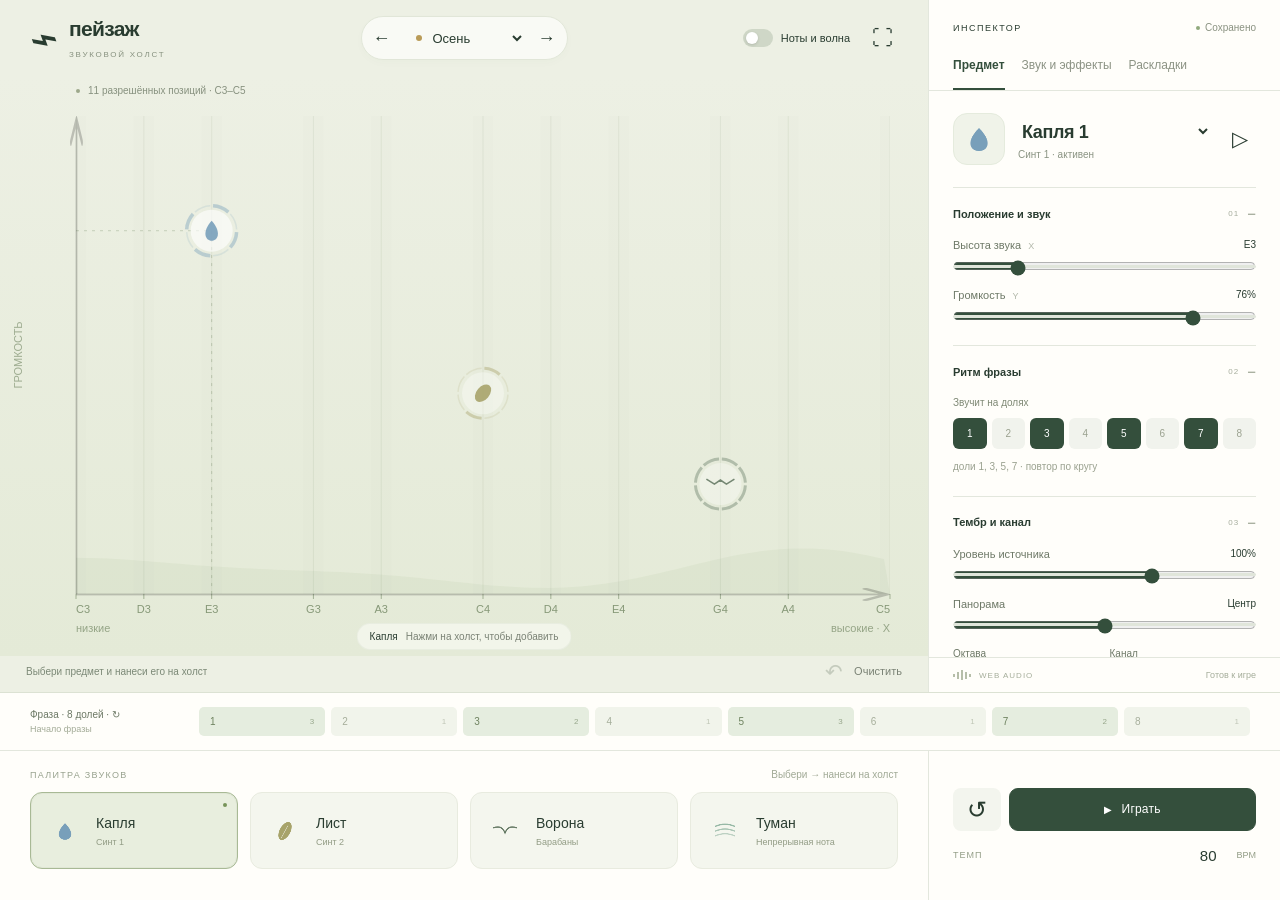
==== sketches/landscape/index.html @ 0df2d9f7 "Add local layout file export and import" ====
<!doctype html>
<html lang="ru">
<head>
<meta charset="utf-8"><meta name="viewport" content="width=device-width, initial-scale=1, viewport-fit=cover">
<meta name="theme-color" content="#f4f5ee"><meta name="description" content="Пейзаж — музыкальный инструмент. Собери повторяющуюся фразу из предметов на холсте.">
<title>Пейзаж — звуковой холст</title>
<link rel="stylesheet" href="./landscape.css?v=20261012-layouts"><script src="./layout-files.js?v=20261012-layouts" defer></script><script src="./landscape.js?v=20261012-layouts" defer></script>
</head>
<body>
<main id="landscape-lab-01" class="landscape-lab" data-world="autumn">
 <div class="ll-workspace">
  <section class="canvas-panel" aria-label="Звуковой холст">
   <header class="ll-header">
    <div class="brand"><span class="brand-symbol" aria-hidden="true">⌁</span><div><h1>пейзаж</h1><span>ЗВУКОВОЙ ХОЛСТ</span></div></div>
    <div class="ll-world-picker"><button data-action="previous-world" aria-label="Предыдущий пейзаж">←</button><label><span class="world-dot" aria-hidden="true"></span><select data-control="world" aria-label="Пейзаж"><option value="autumn">Осень</option><option value="space">Космос</option></select></label><button data-action="next-world" aria-label="Следующий пейзаж">→</button></div>
    <div class="canvas-actions"><label class="ll-audio-switch"><input type="checkbox" role="switch" data-control="visualize"><span>Ноты и волна</span></label><button class="icon-button" data-action="fullscreen" aria-label="На весь экран" title="На весь экран">⛶</button></div>
   </header>
   <div class="ll-stage" data-stage>
    <canvas data-canvas role="img" aria-label="Звуковой холст. X задаёт высоту звука, Y — громкость."></canvas>
    <div class="figma-axis figma-axis-y" aria-hidden="true"><img src="./assets/axis-y.svg" alt=""></div>
    <div class="figma-axis figma-axis-x" aria-hidden="true"><img src="./assets/axis-x.svg" alt=""></div>
    <div class="ll-sources" data-sources></div>
    <div class="canvas-caption"><span class="live-dot" aria-hidden="true"></span><span data-grid-summary></span><span data-live-notes hidden></span></div>
    <div class="canvas-empty" data-empty hidden><span>Твоя музыка начинается здесь</span><p>Возьми предмет внизу и нанеси его на холст</p><button data-action="place-center">Разместить выбранный предмет</button></div>
    <div class="brush-hint" data-brush-hint><span data-brush-name>Капля</span><span>Нажми на холст, чтобы добавить</span></div>
   </div>
   <div class="canvas-bottom"><span data-status role="status" aria-live="polite">Выбери предмет и нанеси его на холст</span><div><button class="icon-button" data-action="undo" disabled aria-label="Отменить изменение" title="Отменить · ⌘Z">↶</button><button class="text-button" data-action="clear">Очистить</button></div></div>
  </section>
  <aside class="ll-editor" aria-label="Настройки инструмента">
   <header class="inspector-heading"><span>ИНСПЕКТОР</span><span class="save-status" title="Сохраняется в этом браузере"><i></i> Сохранено</span></header>
   <div class="inspector-tabs" role="tablist" aria-label="Раздел настроек"><button role="tab" data-inspector-tab="source" aria-selected="true" aria-controls="source-panel" id="source-tab">Предмет</button><button role="tab" data-inspector-tab="sound" aria-selected="false" aria-controls="sound-panel" id="sound-tab">Звук и эффекты</button><button role="tab" data-inspector-tab="layouts" aria-selected="false" aria-controls="layouts-panel" id="layouts-tab">Раскладки</button></div>
   <div class="inspector-scroll">
    <div id="source-panel" role="tabpanel" aria-labelledby="source-tab">
     <div class="selected-source"><canvas data-selected-icon width="112" height="112" aria-hidden="true"></canvas><div><label class="sr-only" for="source-select">Источник</label><select id="source-select" data-control="source" aria-label="Выбрать источник"></select><div data-selection class="ll-selection"></div></div><button data-action="audition" class="icon-button" aria-label="Прослушать источник" title="Прослушать">▷</button></div>
     <fieldset data-editor-fields>
      <details class="inspector-section" open><summary><span>Положение и звук</span><span class="section-meta">01</span></summary><div class="section-body"><label class="control-row"><span>Высота звука <em>X</em></span><output data-value="pitch"></output><input data-control="pitch" type="range" min="0" max="10" value="3" aria-label="Высота звука"></label><label class="control-row"><span>Громкость <em>Y</em></span><output data-value="volume"></output><input data-control="volume" type="range" min="8" max="92" value="70" aria-label="Громкость источника"></label></div></details>
      <details class="inspector-section" open><summary><span>Ритм фразы</span><span class="section-meta">02</span></summary><div class="section-body"><div class="pattern-label" data-pattern-label>Звучит на долях</div><div class="ll-steps" role="group" aria-label="Доли выбранного предмета" data-steps></div><p class="ll-period" data-period></p></div></details>
      <details class="inspector-section" open><summary><span>Тембр и канал</span><span class="section-meta">03</span></summary><div class="section-body"><label class="control-row"><span>Уровень источника</span><output data-output="source:gain">1</output><input type="range" data-source-param="gain" min="0" max="1.5" step="0.01" value="1" aria-label="Уровень источника"></label><label class="control-row"><span>Панорама</span><output data-output="source:pan">0</output><input type="range" data-source-param="pan" min="-1" max="1" step="0.01" value="0" aria-label="Панорама"></label><div class="control-pair"><label>Октава<select data-source-param="octave" aria-label="Октава"><option value="-2" >-2</option><option value="-1" >-1</option><option value="0" selected>+0</option><option value="1" >+1</option><option value="2" >+2</option></select></label><label>Канал<select data-source-param="channel" aria-label="Канал источника"><option value="auto">По предмету</option><option value="0">Синт 1</option><option value="1">Синт 2</option><option value="2">Барабаны</option></select></label></div><label class="control-row"><span>Расстройка</span><output data-output="source:detune">0 ц</output><input type="range" data-source-param="detune" min="-50" max="50" step="1" value="0" aria-label="Расстройка"></label><label class="control-row"><span>Яркость</span><output data-output="source:brightness">5000 Гц</output><input type="range" data-source-param="brightness" min="300" max="12000" step="100" value="5000" aria-label="Яркость"></label></div></details>
      <details class="inspector-section" open><summary><span>Огибающая</span><span class="section-meta">ADSR</span></summary><div class="section-body"><label class="control-row"><span>Длительность ноты</span><output data-output="source:duration">0.28 с</output><input type="range" data-source-param="duration" min="0.08" max="2" step="0.01" value="0.28" aria-label="Длительность ноты"></label><label class="control-row"><span>Атака</span><output data-output="source:attack">0.01 с</output><input type="range" data-source-param="attack" min="0.002" max="1" step="0.002" value="0.01" aria-label="Атака"></label><label class="control-row"><span>Спад</span><output data-output="source:decay">0.18 с</output><input type="range" data-source-param="decay" min="0.02" max="1" step="0.01" value="0.18" aria-label="Спад"></label><label class="control-row"><span>Удержание</span><output data-output="source:sustain">0.35</output><input type="range" data-source-param="sustain" min="0" max="1" step="0.01" value="0.35" aria-label="Удержание"></label><label class="control-row"><span>Отпускание</span><output data-output="source:release">0.25 с</output><input type="range" data-source-param="release" min="0.03" max="2" step="0.01" value="0.25" aria-label="Отпускание"></label></div></details>
      <div class="ll-edit-actions"><button data-action="mute" aria-pressed="false">Приглушить</button><button data-action="duplicate">Копия</button><button data-action="delete" class="delete-button" aria-label="Удалить источник">Удалить</button></div>
     </fieldset>
     <p class="inspector-tip">Перетаскивай предмет на холсте.<br>← → меняют ноту · ↑ ↓ громкость</p>
    </div>
    <div id="sound-panel" role="tabpanel" aria-labelledby="sound-tab" hidden><details class="inspector-section" open><summary><span>Фраза и тональность</span><span class="section-meta">01</span></summary><div class="section-body"><div class="control-pair"><label>Длина фразы<input data-control="phrase-length" type="number" min="1" max="32" value="8" aria-label="Длина фразы в долях"></label><span class="unit-note">долей по кругу</span></div><div class="control-pair"><label>Тоника<select data-control="tonic" aria-label="Тоника">
      <option value="0">C · до</option><option value="1">C♯ · до♯</option><option value="2">D · ре</option><option value="3">E♭ · ми♭</option><option value="4">E · ми</option><option value="5">F · фа</option><option value="6">F♯ · фа♯</option><option value="7">G · соль</option><option value="8">A♭ · ля♭</option><option value="9">A · ля</option><option value="10">B · си♭</option><option value="11">H · си</option>
    </select></label><label>Лад<select data-control="mode" aria-label="Лад и режим размещения">
      <option value="major">Мажор / ионийский</option><option value="minor">Минор / эолийский</option><option value="dorian">Дорийский</option><option value="phrygian">Фригийский</option><option value="lydian">Лидийский</option><option value="mixolydian">Миксолидийский</option><option value="locrian">Локрийский</option><option value="majorPent">Мажорная пентатоника</option><option value="minorPent">Минорная пентатоника</option><option value="chromatic">Хроматический</option><option value="free">Свободный</option>
    </select></label></div><p class="field-note">X привязан к нотам лада. В свободном режиме частота меняется непрерывно.</p><button type="button" class="text-button" data-action="example">Загрузить пример: два аккорда ↗</button></div></details><details class="inspector-section" open><summary><span>Синт 1</span><span class="section-meta">CH 01</span></summary><div class="section-body"><label class="select-row">Форма волны<select data-control="wave1" aria-label="Волна Синт 1"><option value="sine">Синус</option><option value="triangle">Треугольник</option><option value="sawtooth">Пила</option><option value="square">Квадрат</option></select></label><label class="control-row"><span>Уровень</span><output data-output="sound:voices.0.gain">0.85</output><input type="range" data-sound-param="voices.0.gain" min="0" max="1.5" step="0.01" value="0.85" aria-label="Уровень"></label><label class="control-row"><span>Панорама</span><output data-output="sound:voices.0.pan">0</output><input type="range" data-sound-param="voices.0.pan" min="-1" max="1" step="0.01" value="0" aria-label="Панорама"></label><label class="control-row"><span>Расстройка</span><output data-output="sound:voices.0.detune">0 ц</output><input type="range" data-sound-param="voices.0.detune" min="-50" max="50" step="1" value="0" aria-label="Расстройка"></label></div></details><details class="inspector-section" open><summary><span>Синт 2</span><span class="section-meta">CH 02</span></summary><div class="section-body"><label class="select-row">Форма волны<select data-control="wave2" aria-label="Волна Синт 2"><option value="sine">Синус</option><option value="triangle">Треугольник</option><option value="sawtooth">Пила</option><option value="square">Квадрат</option></select></label><label class="control-row"><span>Уровень</span><output data-output="sound:voices.1.gain">0.85</output><input type="range" data-sound-param="voices.1.gain" min="0" max="1.5" step="0.01" value="0.85" aria-label="Уровень"></label><label class="control-row"><span>Панорама</span><output data-output="sound:voices.1.pan">0</output><input type="range" data-sound-param="voices.1.pan" min="-1" max="1" step="0.01" value="0" aria-label="Панорама"></label><label class="control-row"><span>Расстройка</span><output data-output="sound:voices.1.detune">0 ц</output><input type="range" data-sound-param="voices.1.detune" min="-50" max="50" step="1" value="0" aria-label="Расстройка"></label></div></details><details class="inspector-section" open><summary><span>Барабаны</span><span class="section-meta">CH 03</span></summary><div class="section-body"><label class="control-row"><span>Уровень</span><output data-output="sound:drums.gain">0.8</output><input type="range" data-sound-param="drums.gain" min="0" max="1.5" step="0.01" value="0.8" aria-label="Уровень"></label><label class="control-row"><span>Панорама</span><output data-output="sound:drums.pan">0</output><input type="range" data-sound-param="drums.pan" min="-1" max="1" step="0.01" value="0" aria-label="Панорама"></label><label class="control-row"><span>Хвост удара</span><output data-output="sound:drums.decay">0.18 с</output><input type="range" data-sound-param="drums.decay" min="0.05" max="1" step="0.01" value="0.18" aria-label="Хвост удара"></label><label class="control-row"><span>Высота удара</span><output data-output="sound:drums.tone">0.7</output><input type="range" data-sound-param="drums.tone" min="0.3" max="2" step="0.01" value="0.7" aria-label="Высота удара"></label><label class="control-row"><span>Шум</span><output data-output="sound:drums.noise">0.3</output><input type="range" data-sound-param="drums.noise" min="0" max="1" step="0.01" value="0.3" aria-label="Шум"></label></div></details><details class="inspector-section" open><summary><span>Эффекты синтов</span><span class="section-meta">FX</span></summary><div class="section-body"><p class="effect-order">Тембр → Насыщение → Эхо → Пространство</p><label class="control-row"><span>Яркость</span><output data-output="sound:effects.synth.brightness">5000 Гц</output><input type="range" data-sound-param="effects.synth.brightness" min="300" max="12000" step="100" value="5000" aria-label="Яркость"></label><label class="control-row"><span>Насыщение</span><output data-output="sound:effects.synth.drive">0.15</output><input type="range" data-sound-param="effects.synth.drive" min="0" max="1" step="0.01" value="0.15" aria-label="Насыщение"></label><label class="control-row"><span>Эхо · уровень</span><output data-output="sound:effects.synth.delayMix">0.12</output><input type="range" data-sound-param="effects.synth.delayMix" min="0" max="0.8" step="0.01" value="0.12" aria-label="Эхо · уровень"></label><label class="control-row"><span>Эхо · время</span><output data-output="sound:effects.synth.delayTime">0.25 с</output><input type="range" data-sound-param="effects.synth.delayTime" min="0.04" max="1" step="0.005" value="0.25" aria-label="Эхо · время"></label><label class="control-row"><span>Эхо · повторы</span><output data-output="sound:effects.synth.feedback">0.2</output><input type="range" data-sound-param="effects.synth.feedback" min="0" max="0.75" step="0.01" value="0.2" aria-label="Эхо · повторы"></label><label class="control-row"><span>Реверберация</span><output data-output="sound:effects.synth.reverbMix">0.16</output><input type="range" data-sound-param="effects.synth.reverbMix" min="0" max="0.8" step="0.01" value="0.16" aria-label="Реверберация"></label><label class="control-row"><span>Размер пространства</span><output data-output="sound:effects.synth.room">1.6 с</output><input type="range" data-sound-param="effects.synth.room" min="0.4" max="4" step="0.1" value="1.6" aria-label="Размер пространства"></label></div></details><details class="inspector-section" open><summary><span>Эффекты барабанов</span><span class="section-meta">FX</span></summary><div class="section-body"><p class="effect-order">Тембр → Насыщение → Эхо → Пространство</p><label class="control-row"><span>Яркость</span><output data-output="sound:effects.drum.brightness">5000 Гц</output><input type="range" data-sound-param="effects.drum.brightness" min="300" max="12000" step="100" value="5000" aria-label="Яркость"></label><label class="control-row"><span>Насыщение</span><output data-output="sound:effects.drum.drive">0.15</output><input type="range" data-sound-param="effects.drum.drive" min="0" max="1" step="0.01" value="0.15" aria-label="Насыщение"></label><label class="control-row"><span>Эхо · уровень</span><output data-output="sound:effects.drum.delayMix">0.12</output><input type="range" data-sound-param="effects.drum.delayMix" min="0" max="0.8" step="0.01" value="0.12" aria-label="Эхо · уровень"></label><label class="control-row"><span>Эхо · время</span><output data-output="sound:effects.drum.delayTime">0.25 с</output><input type="range" data-sound-param="effects.drum.delayTime" min="0.04" max="1" step="0.005" value="0.25" aria-label="Эхо · время"></label><label class="control-row"><span>Эхо · повторы</span><output data-output="sound:effects.drum.feedback">0.2</output><input type="range" data-sound-param="effects.drum.feedback" min="0" max="0.75" step="0.01" value="0.2" aria-label="Эхо · повторы"></label><label class="control-row"><span>Реверберация</span><output data-output="sound:effects.drum.reverbMix">0.16</output><input type="range" data-sound-param="effects.drum.reverbMix" min="0" max="0.8" step="0.01" value="0.16" aria-label="Реверберация"></label><label class="control-row"><span>Размер пространства</span><output data-output="sound:effects.drum.room">1.6 с</output><input type="range" data-sound-param="effects.drum.room" min="0.4" max="4" step="0.1" value="1.6" aria-label="Размер пространства"></label></div></details><details class="inspector-section" open><summary><span>Общий выход</span><span class="section-meta">MASTER</span></summary><div class="section-body"><label class="control-row"><span>Громкость</span><output data-output="sound:master">0.36</output><input type="range" data-sound-param="master" min="0" max="0.8" step="0.01" value="0.36" aria-label="Громкость"></label><label class="control-row"><span>Порог компрессии</span><output data-output="sound:threshold">-18 дБ</output><input type="range" data-sound-param="threshold" min="-40" max="0" step="1" value="-18" aria-label="Порог компрессии"></label><label class="control-row"><span>Сжатие</span><output data-output="sound:ratio">4</output><input type="range" data-sound-param="ratio" min="1" max="12" step="0.5" value="4" aria-label="Сжатие"></label></div></details><details class="inspector-section" ><summary><span>Маршрутизация</span><span class="section-meta">↗</span></summary><div class="section-body"><div class="routing"><div><span>Синт 1</span><span>Синт 2</span></div><p>↓</p><div class="route-block">Эффекты синтов</div><p>↓</p><div class="route-block">Общий выход · компрессия</div><p>↑</p><div class="route-block">Эффекты барабанов</div><p>↑</p><div><span>Барабаны</span></div></div><p class="field-note">Визуализация слушает общий выход после эффектов.</p></div></details></div>
    <div id="layouts-panel" role="tabpanel" aria-labelledby="layouts-tab" hidden>
     <section class="layout-files" aria-label="Файлы раскладок">
      <h2>Твоя композиция</h2>
      <p class="layout-description">Сохрани раскладку в файл, чтобы вернуться к ней позже или открыть в другом браузере.</p>
      <label class="layout-name" for="layout-name">Название раскладки<input id="layout-name" data-control="layout-name" type="text" maxlength="80" autocomplete="off" placeholder="Моя композиция"></label>
      <p class="layout-summary" data-layout-summary></p>
      <button type="button" class="layout-primary" data-action="export-layout">↓ Сохранить файл</button>
      <p class="field-note">Файл .landscape.json содержит оба пейзажа, позиции предметов, доли и все настройки звука.</p>
      <div class="layout-import">
       <h3>Открыть раскладку</h3>
       <p class="layout-description">Выбери ранее сохранённый файл. Импортированную раскладку можно отменить кнопкой ↶.</p>
       <button type="button" data-action="import-layout">↑ Импортировать файл</button>
       <input data-control="layout-file" type="file" accept=".json,application/json" hidden aria-label="Файл раскладки">
      </div>
      <p class="layout-file-status" data-layout-status role="status" aria-live="polite"></p>
     </section>
    </div>
   </div>
   <div class="inspector-footer"><span class="output-indicator" role="img" aria-label="Уровень выхода 0%"><i></i><i></i><i></i><i></i><i></i></span><span>WEB AUDIO</span><span data-audio-status>Готов к игре</span></div>
  </aside>
 </div>
 <footer class="instrument-dock">
  <div class="ll-phrase"><div class="ll-phrase-heading"><span data-phrase-label>Фраза · 8 долей</span><span data-playhead>Начало фразы</span></div><ol class="ll-timeline" data-timeline aria-label="Таймлайн фразы"></ol></div>
  <div class="dock-main">
   <div class="palette-area"><div class="palette-caption"><span>ПАЛИТРА ЗВУКОВ</span><span>Выбери → нанеси на холст</span></div><div class="ll-palette" role="group" aria-label="Предмет для размещения" data-palette></div></div>
   <div class="ll-transport"><div class="transport-buttons"><button data-action="restart" class="restart-button" aria-label="Сначала" title="Сначала">↺</button><button data-action="play" class="ll-play" aria-pressed="false">Играть</button></div><label class="ll-tempo">ТЕМП <span><input data-control="tempo" type="number" min="45" max="160" value="80" aria-label="Темп в ударах в минуту"> <small>BPM</small></span></label></div>
  </div>
 </footer>
</main>
</body></html>
---- sketches/landscape/landscape.css ----
:root {
  color-scheme: light;
  --paper: #f7f8f3;
  --panel: #fffefa;
  --canvas: #edf0e4;
  --ink: #293c30;
  --muted: #7a8275;
  --line: #e3e7dd;
  --accent: #344f3c;
  --accent-soft: #e4ecdf;
  --gold: #b99b57;
  font-family: -apple-system, BlinkMacSystemFont, "Segoe UI", sans-serif;
  font-size: 13px;
  -webkit-font-smoothing: antialiased;
}
* { box-sizing: border-box; }
body { margin: 0; color: var(--ink); background: var(--paper); }
button, input, select { font: inherit; color: inherit; }
button { cursor: default; }
button, select { border: 1px solid var(--line); background: var(--panel); border-radius: 8px; }
button { min-height: 34px; padding: 7px 12px; transition: background 140ms ease, border-color 140ms ease, box-shadow 140ms ease; }
button:hover:not(:disabled) { background: var(--accent-soft); border-color: #c5d0be; }
button:active:not(:disabled) { background: #dce5d5; }
button:disabled { opacity: .35; }
button:focus-visible, input:focus-visible, select:focus-visible, summary:focus-visible { outline: 2px solid var(--gold); outline-offset: 3px; }
select { padding: 8px 28px 8px 10px; min-height: 34px; width: 100%; }
input[type=number] { border: 1px solid var(--line); border-radius: 7px; background: var(--panel); padding: 8px; min-width: 0; width: 100%; font-variant-numeric: tabular-nums; }
input[type=range] { width: 100%; height: 18px; margin: 6px 0 0; accent-color: var(--accent); cursor: ew-resize; }
input[type=range]::-webkit-slider-runnable-track { height: 3px; border-radius: 3px; background: #e0e5da; }
input[type=range]::-webkit-slider-thumb { -webkit-appearance: none; margin-top: -5px; }
[hidden] { display: none !important; }
.sr-only { position: absolute; width: 1px; height: 1px; padding: 0; margin: -1px; overflow: hidden; clip: rect(0,0,0,0); white-space: nowrap; border: 0; }
.landscape-lab { height: 100dvh; min-height: 520px; display: grid; grid-template-rows: minmax(0,1fr) 208px; overflow: hidden; }
.ll-workspace { display: grid; grid-template-columns: minmax(0,1fr) 352px; min-height: 0; }
.canvas-panel { display: grid; grid-template-rows: 76px minmax(0,1fr) 36px; min-width: 0; min-height: 0; background: var(--canvas); position: relative; }
.ll-header { display: flex; align-items: center; justify-content: space-between; padding: 0 30px; gap: 16px; z-index: 2; }
.brand { display: flex; align-items: center; gap: 11px; flex: 1; }
.brand-symbol { font-size: 46px; line-height: 1; font-weight: 200; transform: rotate(-20deg); }
.brand h1 { font-size: 21px; margin: 0 0 4px; font-weight: 550; letter-spacing: -.7px; }
.brand div > span { font-size: 8px; letter-spacing: 1.75px; color: #87917f; }
.ll-world-picker { display: flex; align-items: center; gap: 6px; border-radius: 30px; padding: 4px; background: #f9faf5; border: 1px solid #e1e6d8; box-shadow: 0 3px 8px #344f3c05; }
.ll-world-picker button { background: transparent; border: 0; width: 32px; height: 32px; min-height: 32px; border-radius: 50%; font-size: 18px; padding: 0; }
.ll-world-picker label { display: flex; align-items: center; gap: 7px; padding-left: 12px; }
.ll-world-picker select { border: 0; background: transparent; width: 96px; padding-left: 0; font-size: 13px; font-weight: 500; }
.world-dot { width: 6px; height: 6px; border-radius: 50%; background: #b99b57; }
.canvas-actions { flex: 1; display: flex; justify-content: flex-end; align-items: center; gap: 16px; }
.ll-audio-switch { display: flex; align-items: center; gap: 8px; font-size: 11px; white-space: nowrap; }
.ll-audio-switch input { appearance: none; width: 30px; height: 18px; border-radius: 12px; background: #cfd7c7; margin: 0; position: relative; transition: background 140ms; }
.ll-audio-switch input::after { content: ""; position: absolute; width: 12px; height: 12px; border-radius: 50%; background: white; left: 3px; top: 3px; box-shadow: 0 1px 3px #0002; transition: transform 140ms; }
.ll-audio-switch input:checked { background: var(--accent); }
.ll-audio-switch input:checked::after { transform: translateX(12px); }
.icon-button { width: 32px; min-width: 32px; height: 32px; min-height: 32px; padding: 0; border-color: transparent; background: transparent; font-size: 21px; }
.ll-stage { position: relative; min-height: 0; min-width: 0; touch-action: none; overflow: hidden; cursor: crosshair; }
.ll-stage > canvas { position: absolute; inset: 0; display: block; width: 100%; height: 100%; }
.figma-axis { position: absolute; pointer-events: none; transform-origin: 0 0; opacity: .2; }
.figma-axis img { display: block; max-width: none; }
.figma-axis-x img { transform: rotate(90deg); transform-origin: 0 0; }
.ll-sources { position: absolute; inset: 0; pointer-events: none; }
.ll-source { position: absolute; width: 58px; height: 58px; transform: translate(-50%,-50%); padding: 0; pointer-events: auto; border-radius: 50%; border: 0; background: transparent; touch-action: none; cursor: grab; }
.ll-source:hover:not(:disabled), .ll-source:active:not(:disabled) { background: #ffffff35; }
.ll-source:active { cursor: grabbing; }
.canvas-caption { position: absolute; left: 76px; top: 9px; display: flex; align-items: center; gap: 8px; font-size: 10px; color: #87917f; pointer-events: none; }
.live-dot { width: 4px; height: 4px; border-radius: 50%; background: #9da88b; }
[data-live-notes] { padding-left: 10px; color: var(--accent); }
.brush-hint { position: absolute; bottom: 6px; left: 50%; transform: translateX(-50%); display: flex; align-items: center; gap: 8px; font-size: 10px; color: var(--muted); background: #f8faf3b3; border: 1px solid #e0e5d780; padding: 7px 12px; border-radius: 30px; white-space: nowrap; pointer-events: none; }
.brush-hint span:first-child { color: var(--ink); font-weight: 500; }
.canvas-bottom { display: flex; align-items: center; justify-content: space-between; gap: 10px; padding: 0 26px 6px; color: #7b8876; font-size: 10px; }
.canvas-bottom > span { white-space: nowrap; overflow: hidden; text-overflow: ellipsis; }
.canvas-bottom > div { display: flex; align-items: center; gap: 8px; }
.text-button { background: transparent; border: 0; padding: 5px 0; min-height: 26px; font-size: 11px; color: var(--muted); }
.canvas-bottom .icon-button { width: 25px; min-width: 25px; height: 25px; min-height: 25px; }
.canvas-empty { position: absolute; top: 42%; left: 50%; transform: translate(-50%,-50%); text-align: center; color: var(--accent); width: 80%; pointer-events: none; }
.canvas-empty > span { font-size: 25px; font-weight: 400; letter-spacing: -.6px; }
.canvas-empty p { color: var(--muted); font-size: 12px; }
.canvas-empty button { pointer-events: auto; font-size: 11px; }
.ll-editor { background: var(--panel); border-left: 1px solid var(--line); min-width: 0; min-height: 0; display: flex; flex-direction: column; }
.inspector-heading { display: flex; align-items: center; justify-content: space-between; padding: 22px 24px 18px; font-size: 9px; letter-spacing: 1.5px; }
.save-status { font-size: 10px; letter-spacing: 0; color: #8a9281; display: flex; gap: 5px; align-items: center; }
.save-status i { width: 4px; height: 4px; background: #90a97c; border-radius: 50%; }
.inspector-tabs { display: flex; border-bottom: 1px solid var(--line); padding: 0 24px; gap: 17px; }
.inspector-tabs button { font-size: 12px; min-height: 39px; background: transparent; border: 0; border-bottom: 2px solid transparent; border-radius: 0; padding: 0 0 10px; color: #8c9384; }
.inspector-tabs button[aria-selected=true] { color: var(--accent); border-bottom-color: var(--accent); font-weight: 550; }
.inspector-scroll { flex: 1; min-height: 0; overflow-y: auto; padding: 0 24px; overscroll-behavior: contain; scrollbar-width: thin; scrollbar-color: #dfe4d9 transparent; }
.selected-source { display: flex; align-items: center; gap: 13px; padding: 22px 0; }
.selected-source canvas { width: 52px; height: 52px; background: #f0f3e9; border: 1px solid #e5ebdd; border-radius: 14px; }
.selected-source > div { flex: 1; min-width: 0; }
.selected-source select { border: 0; background: transparent; font-size: 18px; font-weight: 550; letter-spacing: -.4px; padding: 0 24px 0 0; min-height: 27px; }
.ll-selection { font-size: 10px; color: #8b9483; margin-top: 4px; }
fieldset { border: 0; padding: 0; margin: 0; min-width: 0; }
fieldset:disabled { opacity: .45; }
.inspector-section { border-top: 1px solid var(--line); }
.inspector-section summary { list-style: none; display: flex; align-items: center; gap: 8px; padding: 17px 0; cursor: default; font-size: 11px; font-weight: 550; }
.inspector-section summary::-webkit-details-marker { display: none; }
.inspector-section summary::after { content: "+"; font-weight: 400; color: #919a86; font-size: 15px; }
.inspector-section[open] summary::after { content: "−"; }
.section-meta { margin-left: auto; color: #a6ad9d; font-size: 8px; font-weight: 400; letter-spacing: 1px; }
.section-body { padding: 0 0 20px; }
.control-row { display: grid; grid-template-columns: 1fr auto; font-size: 11px; margin: 0 0 14px; }
.control-row:last-child { margin-bottom: 0; }
.control-row > span { color: #6e7967; }
.control-row em { font-style: normal; font-size: 9px; margin-left: 4px; color: #b0b6a8; }
.control-row output { font-size: 10px; color: var(--ink); font-variant-numeric: tabular-nums; }
.control-row input { grid-column: 1/-1; }
.control-pair { display: flex; gap: 10px; align-items: flex-end; margin: 0 0 15px; }
.control-pair > label { flex: 1; min-width: 0; font-size: 10px; color: #6e7967; }
.control-pair select, .control-pair input { margin-top: 8px; font-size: 11px; }
.unit-note { flex: 1; font-size: 11px; color: #8c9583; padding-bottom: 10px; }
.select-row { display: flex; flex-direction: column; gap: 8px; font-size: 11px; color: #6e7967; margin-bottom: 18px; }
.select-row select { color: var(--ink); }
.pattern-label { color: #7e8874; font-size: 10px; margin-bottom: 10px; }
.ll-steps { display: grid; grid-template-columns: repeat(8,minmax(0,1fr)); gap: 5px; }
.ll-steps button { min-height: 31px; height: 31px; border-radius: 6px; font-size: 10px; padding: 0; background: #f1f3ed; border-color: transparent; font-variant-numeric: tabular-nums; color: #9aa18f; }
.ll-steps button[aria-pressed=true] { background: var(--accent); color: #fff; }
.ll-steps button[data-playing=true] { box-shadow: 0 0 0 2px var(--gold); }
.ll-period, .field-note, .inspector-tip { font-size: 10px; line-height: 1.65; color: #9aa18f; margin: 10px 0 0; }
.ll-edit-actions { display: flex; gap: 6px; border-top: 1px solid var(--line); padding-top: 20px; }
.ll-edit-actions button { font-size: 10px; flex: 1; padding: 7px 5px; }
.ll-edit-actions button[aria-pressed=true] { background: var(--accent-soft); }
.delete-button { color: #987166; }
.inspector-tip { padding: 18px 0 24px; }
.inspector-footer { display: flex; align-items: center; gap: 8px; font-size: 8px; color: #a5ad9a; letter-spacing: 1px; padding: 12px 24px; border-top: 1px solid var(--line); }
[data-audio-status] { margin-left: auto; font-size: 9px; letter-spacing: 0; }
.output-indicator { display: flex; align-items: center; gap: 2px; height: 10px; }
.output-indicator i { width: 2px; height: 3px; background: #b6bea9; }
.output-indicator i:nth-child(2), .output-indicator i:nth-child(4) { height: 7px; }
.output-indicator i:nth-child(3) { height: 10px; }
.landscape-lab.is-playing .output-indicator i { background: #6e9160; }
.effect-order { font-size: 9px; color: #a3ab97; padding: 7px 9px; background: #f3f5ee; border-radius: 5px; margin: 0 0 17px; }
.routing { text-align: center; font-size: 10px; }
.routing > div { display: flex; justify-content: center; gap: 10px; }
.routing span, .route-block { padding: 8px; border: 1px solid var(--line); border-radius: 6px; }
.routing p { margin: 4px; color: #9ba58e; }
.instrument-dock { background: var(--panel); border-top: 1px solid #dce2d3; min-height: 0; display: grid; grid-template-rows: 58px 1fr; }
.ll-phrase { display: flex; align-items: center; gap: 24px; padding: 12px 30px; border-bottom: 1px solid var(--line); }
.ll-phrase-heading { min-width: 145px; display: flex; flex-direction: column; gap: 4px; font-size: 10px; color: #6c7864; }
[data-playhead] { color: #a3ab97; font-size: 9px; font-variant-numeric: tabular-nums; }
.ll-timeline { display: grid; grid-template-columns: repeat(8,minmax(0,1fr)); gap: 6px; padding: 0; margin: 0; list-style: none; flex: 1; min-width: 0; overflow-x: auto; overscroll-behavior-x: contain; scrollbar-width: thin; }
.ll-timeline li { display: flex; align-items: center; gap: 8px; height: 29px; padding: 0 10px; border-radius: 5px; color: #a6ae9b; background: #f1f4eb; border: 1px solid transparent; font-size: 10px; }
.ll-timeline li[data-selected=true] { background: #e5eddf; color: #6e825f; }
.ll-timeline li[data-playing=true] { background: var(--accent); color: white; }
.ll-timeline small { margin-left: auto; font-size: 8px; opacity: .65; white-space: nowrap; overflow: hidden; text-overflow: ellipsis; }
.dock-main { display: grid; grid-template-columns: minmax(0,1fr) 352px; min-height: 0; }
.palette-area { padding: 18px 30px 20px; min-width: 0; }
.palette-caption { display: flex; align-items: center; justify-content: space-between; margin-bottom: 12px; color: #98a28e; font-size: 9px; letter-spacing: 1.3px; }
.palette-caption span:last-child { font-size: 10px; letter-spacing: 0; color: #a0a995; }
.ll-palette { display: grid; grid-template-columns: repeat(4,minmax(0,1fr)); gap: 12px; }
.ll-palette button { display: flex; align-items: center; text-align: left; gap: 13px; padding: 13px 16px; height: 77px; border-radius: 12px; background: #f4f6ee; border: 1px solid #e8ebdf; position: relative; }
.ll-palette button > canvas { width: 36px; height: 36px; flex: none; }
.ll-palette button .tool-info { display: flex; flex-direction: column; gap: 6px; min-width: 0; }
.ll-palette button .tool-name { font-size: 14px; font-weight: 500; }
.ll-palette small { font-size: 9px; color: #929c85; white-space: nowrap; }
.ll-palette button[aria-pressed=true] { background: #e8eede; border-color: #a8b995; box-shadow: inset 0 0 0 1px #a8b99520; }
.ll-palette button[aria-pressed=true]::after { content: ""; position: absolute; top: 10px; right: 10px; width: 4px; height: 4px; background: #769359; border-radius: 50%; }
.ll-transport { display: flex; align-items: center; justify-content: center; flex-direction: column; border-left: 1px solid var(--line); gap: 16px; padding: 20px 24px; }
.transport-buttons { display: flex; width: 100%; gap: 8px; }
.restart-button { width: 48px; height: 43px; font-size: 24px; background: #f3f5ee; border-color: transparent; }
.ll-play { background: var(--accent); color: white; border-color: var(--accent); border-radius: 9px; height: 43px; flex: 1; font-size: 12px; letter-spacing: .2px; }
.ll-play::before { content: "▶"; font-size: 10px; margin-right: 9px; }
.ll-play[aria-pressed=true]::before { content: "Ⅱ"; }
.ll-play:hover:not(:disabled) { background: #45674d; color: white; }
.ll-tempo { display: flex; align-items: center; justify-content: space-between; width: 100%; color: #929c85; font-size: 9px; letter-spacing: 1px; }
.ll-tempo span { display: flex; align-items: center; gap: 5px; }
.ll-tempo input { padding: 0; width: 48px; background: transparent; border: 0; font-size: 15px; color: var(--ink); text-align: right; }
.ll-tempo small { font-size: 9px; letter-spacing: 0; }
.landscape-lab[data-world=space] { --canvas: #e9eaf2; --accent: #555575; --accent-soft: #e7e6f0; --ink: #3a3b57; --gold: #aaa0cf; }
.landscape-lab[data-world=space] .world-dot { background: #9991c3; }
@media (min-width: 1700px) { .ll-workspace, .dock-main { grid-template-columns: minmax(0,1fr) 25.625%; } .landscape-lab { grid-template-rows: minmax(0,1fr) 23.703704%; } .ll-palette button { height: 106px; } .ll-palette button > canvas { width: 50px; height: 50px; } .ll-transport { gap: 24px; } }
@media (max-width: 1100px) { .ll-workspace, .dock-main { grid-template-columns: minmax(0,1fr) 306px; } .ll-header { padding: 0 22px; gap: 12px; } .brand h1 { font-size: 18px; } .brand div > span { font-size: 7px; letter-spacing: 1px; } .brand-symbol { font-size: 36px; } .canvas-actions { gap: 8px; } .ll-audio-switch > span { font-size: 9px; } .ll-world-picker { gap: 0; } .ll-world-picker label { padding-left: 5px; } .ll-world-picker select { width: 78px; } .ll-palette { gap: 8px; } .ll-palette button { padding: 10px; gap: 8px; } .ll-palette button > canvas { width: 28px; height: 28px; } .ll-palette button .tool-name { font-size: 12px; } .ll-palette small { font-size: 8px; } .palette-area { padding-left: 22px; padding-right: 22px; } }
@media (max-width: 800px) { .landscape-lab { grid-template-rows: minmax(0,1fr) 178px; } .ll-workspace, .dock-main { grid-template-columns: minmax(0,1fr) 264px; } .canvas-panel { grid-template-rows: 112px minmax(0,1fr) 34px; } .ll-header { flex-wrap: wrap; padding: 16px 18px; gap: 12px; } .brand { flex: 1; } .ll-world-picker { order: 3; margin: 0 auto; } .canvas-actions { flex: initial; } .canvas-actions .icon-button { display: none; } .inspector-scroll { padding: 0 18px; } .inspector-heading, .inspector-footer { padding-left: 18px; padding-right: 18px; } .inspector-tabs { padding: 0 18px; gap: 12px; } .ll-palette button { height: 61px; padding: 5px; gap: 3px; justify-content: center; flex-direction: column; } .ll-palette button > canvas { width: 25px; height: 25px; } .ll-palette small { display: none; } .ll-palette button .tool-name { font-size: 10px; } .palette-caption span:last-child { display: none; } .ll-phrase { padding: 10px 18px; gap: 10px; } .ll-phrase-heading { min-width: 110px; } .ll-timeline li { padding: 0 5px; } .ll-timeline small { display: none; } .ll-transport { padding: 18px; gap: 11px; } }
@media (max-width: 600px) { .landscape-lab { min-height: 0; height: auto; overflow: visible; display: flex; flex-direction: column; } .ll-workspace { display: contents; } .canvas-panel { height: 66dvh; min-height: 390px; flex: none; } .ll-editor { max-height: 52dvh; min-height: 260px; border-left: 0; border-top: 1px solid var(--line); order: 3; } .inspector-scroll { padding: 0 22px; } .inspector-heading { padding: 15px 22px 10px; } .inspector-footer { display: none; } .instrument-dock { order: -1; position: sticky; top: 0; z-index: 5; display: flex; flex-direction: column; } .landscape-lab > .instrument-dock { order: 2; position: relative; } .dock-main { grid-template-columns: minmax(0,1fr) 124px; } .ll-transport { padding: 13px 10px; } .ll-play { font-size: 10px; } .ll-play::before { margin-right: 5px; } .restart-button { width: 30px; font-size: 20px; } .palette-area { padding: 12px; } .palette-caption { margin-bottom: 8px; font-size: 8px; } .ll-palette { gap: 5px; } .ll-palette button { height: 65px; } .ll-phrase { padding: 10px 12px; } .ll-timeline { gap: 3px; } .ll-timeline li { padding: 0; justify-content: center; } .ll-phrase-heading { min-width: 100px; font-size: 9px; } .brush-hint { font-size: 8px; } .canvas-caption { font-size: 8px; left: 52px; } [data-live-notes] { display: none; } }
@media (pointer: coarse) { button, select { min-height: 44px; } .icon-button { width: 44px; min-width: 44px; height: 44px; } .ll-steps button { min-height: 36px; height: 36px; } input[type=range] { height: 26px; } }
@media (prefers-reduced-motion: reduce) { *, *::before, *::after { transition: none !important; animation: none !important; } }

/* Local composition files use the same inspector, without interrupting playback. */
#layouts-panel { padding: 22px 0 30px; }
.layout-files h2 { font-size: 18px; letter-spacing: -.4px; font-weight: 550; margin: 0 0 12px; }
.layout-files h3 { font-size: 12px; font-weight: 550; margin: 0 0 12px; }
.layout-description { font-size: 11px; line-height: 1.65; color: var(--muted); margin: 0 0 22px; }
.layout-name { display: block; font-size: 11px; color: var(--muted); }
.layout-name input { display: block; width: 100%; padding: 10px 11px; min-height: 40px; margin-top: 9px; border: 1px solid var(--line); border-radius: 8px; background: var(--panel); color: var(--ink); }
.layout-summary { font-size: 10px; color: var(--muted); margin: 12px 0 20px; line-height: 1.65; }
.layout-files button { width: 100%; min-height: 40px; }
.layout-files .layout-primary { color: white; background: var(--accent); border-color: var(--accent); }
.layout-files .layout-primary:hover { background: var(--ink); color: white; }
.layout-import { margin-top: 28px; padding-top: 23px; border-top: 1px solid var(--line); }
.layout-import .layout-description { margin-bottom: 16px; }
.layout-file-status { color: var(--accent); font-size: 11px; line-height: 1.65; margin: 18px 0 0; overflow-wrap: anywhere; }
.layout-file-status[data-state="error"] { color: #9b6257; }
@media(max-width:1100px) { .inspector-tabs button { font-size: 11px; } }
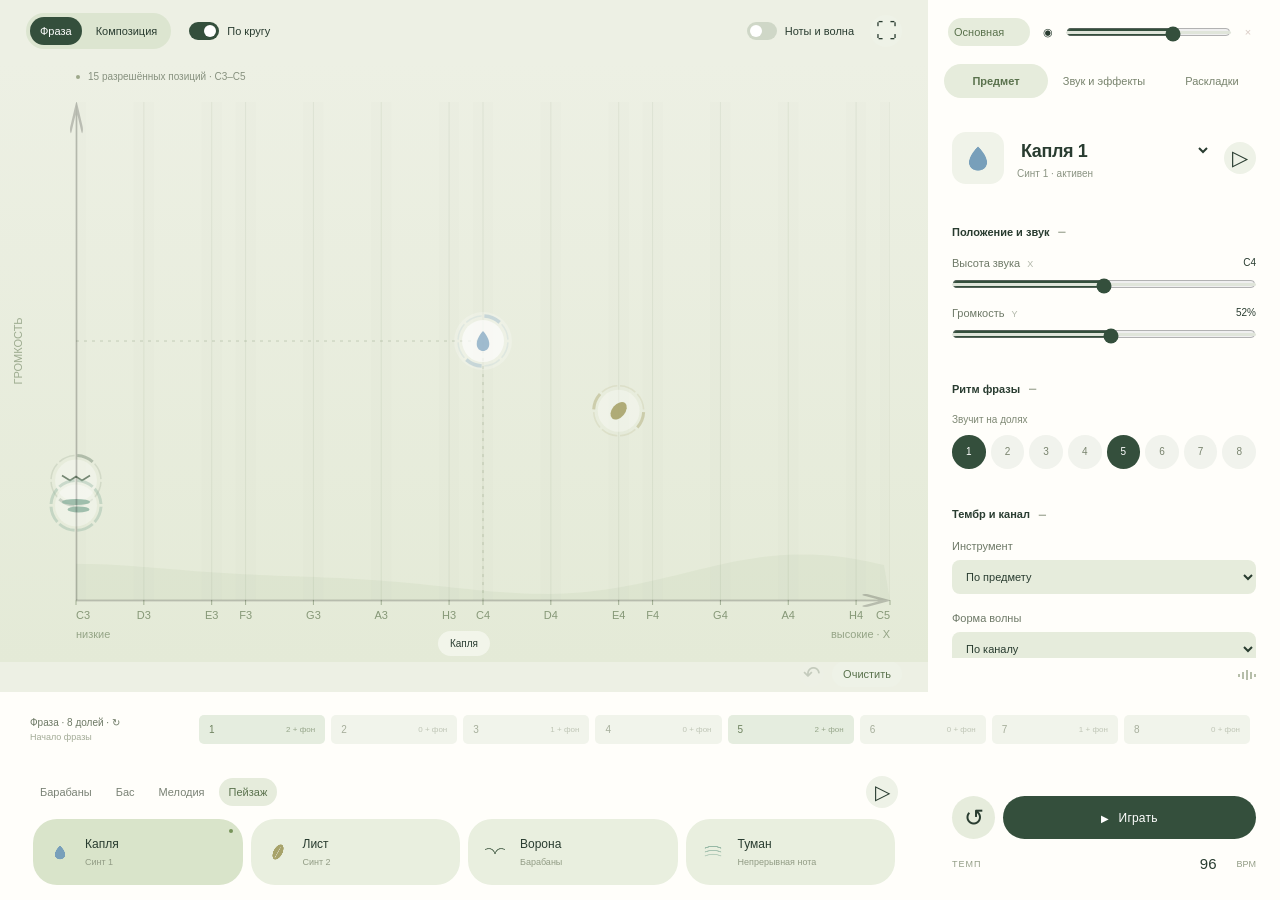
==== commit 8f6a69de: "Add layered compositions, instrument presets and group editing" ====
--- a/sketches/landscape/index.html
+++ b/sketches/landscape/index.html
@@ -4,17 +4,34 @@
 <meta charset="utf-8"><meta name="viewport" content="width=device-width, initial-scale=1, viewport-fit=cover">
 <meta name="theme-color" content="#f4f5ee"><meta name="description" content="Пейзаж — музыкальный инструмент. Собери повторяющуюся фразу из предметов на холсте.">
 <title>Пейзаж — звуковой холст</title>
-<link rel="stylesheet" href="./landscape.css?v=20261012-layouts"><script src="./layout-files.js?v=20261012-layouts" defer></script><script src="./landscape.js?v=20261012-layouts" defer></script>
+<link rel="stylesheet" href="./landscape.css?v=20261013-fill"><script src="./instruments.js?v=20261013-instruments" defer></script><script src="./layout-files.js?v=20261013-instruments" defer></script><script src="./composition-tools.js?v=20261013-buttons" defer></script><script src="./selection-tools.js?v=20261013-multiselect" defer></script>
+<script src="./landscape.js?v=20261013-multiselect" defer></script>
 </head>
 <body>
 <main id="landscape-lab-01" class="landscape-lab" data-world="autumn">
  <div class="ll-workspace">
   <section class="canvas-panel" aria-label="Звуковой холст">
    <header class="ll-header">
-    <div class="brand"><span class="brand-symbol" aria-hidden="true">⌁</span><div><h1>пейзаж</h1><span>ЗВУКОВОЙ ХОЛСТ</span></div></div>
-    <div class="ll-world-picker"><button data-action="previous-world" aria-label="Предыдущий пейзаж">←</button><label><span class="world-dot" aria-hidden="true"></span><select data-control="world" aria-label="Пейзаж"><option value="autumn">Осень</option><option value="space">Космос</option></select></label><button data-action="next-world" aria-label="Следующий пейзаж">→</button></div>
+    <div class="composition-views" role="group" aria-label="Вид холста"><button type="button" data-editor-view="field" aria-pressed="true">Фраза</button><button type="button" data-editor-view="composition" aria-pressed="false">Композиция</button></div>
+    <label class="ll-audio-switch sequence-switch"><input type="checkbox" role="switch" data-control="sequence" checked><span>По кругу</span></label>
     <div class="canvas-actions"><label class="ll-audio-switch"><input type="checkbox" role="switch" data-control="visualize"><span>Ноты и волна</span></label><button class="icon-button" data-action="fullscreen" aria-label="На весь экран" title="На весь экран">⛶</button></div>
    </header>
+   <div class="selection-marquee" data-marquee hidden aria-hidden="true"></div>
+   <section class="composition-panel" data-composition aria-label="Фразы композиции" hidden>
+    <div class="phrase-ring" data-fields role="group" aria-label="Фразы в порядке исполнения">
+     <div class="phrase-ring-slots" data-field-list></div>
+     <div class="phrase-ring-center"><button type="button" data-action="add-layer" aria-label="Добавить слой" title="Добавить слой"><span class="add-symbol" aria-hidden="true">+</span></button><div class="layer-picker" data-layer-picker hidden><button type="button" data-part-kind="bass">Бас</button><button type="button" data-part-kind="melody">Мелодия</button><button type="button" data-part-kind="drums">Барабаны</button></div></div>
+     <div class="phrase-actions" data-field-actions role="group" aria-label="Действия с выбранной фразой">
+      <button type="button" data-field-move="-1" aria-label="Передвинуть фразу против часовой стрелки" title="Раньше">←</button>
+      <button type="button" data-field-move="1" aria-label="Передвинуть фразу по часовой стрелке" title="Позже">→</button>
+      <button type="button" data-action="field-repeats" aria-label="Настроить число повторов" aria-expanded="false" aria-controls="phrase-repeats" title="Повторы">↻</button>
+      <button type="button" data-action="delete-field" class="delete-button" aria-label="Удалить фразу" title="Удалить · Delete">×</button>
+      <button type="button" data-action="edit-field" class="phrase-edit" aria-label="Редактировать фразу" title="Редактировать">↗</button>
+      <button type="button" data-action="duplicate-field" aria-label="Копировать фразу" title="Копировать">⧉</button>
+      <div id="phrase-repeats" class="phrase-repeats" data-repeats-popover hidden><label for="phrase-repeat-count">Повторы<input id="phrase-repeat-count" data-control="field-repeats" type="number" min="1" max="32" value="1"></label></div>
+     </div>
+    </div>
+   </section>
    <div class="ll-stage" data-stage>
     <canvas data-canvas role="img" aria-label="Звуковой холст. X задаёт высоту звука, Y — громкость."></canvas>
     <div class="figma-axis figma-axis-y" aria-hidden="true"><img src="./assets/axis-y.svg" alt=""></div>
@@ -22,12 +39,12 @@
     <div class="ll-sources" data-sources></div>
     <div class="canvas-caption"><span class="live-dot" aria-hidden="true"></span><span data-grid-summary></span><span data-live-notes hidden></span></div>
     <div class="canvas-empty" data-empty hidden><span>Твоя музыка начинается здесь</span><p>Возьми предмет внизу и нанеси его на холст</p><button data-action="place-center">Разместить выбранный предмет</button></div>
-    <div class="brush-hint" data-brush-hint><span data-brush-name>Капля</span><span>Нажми на холст, чтобы добавить</span></div>
+    <div class="brush-hint" data-brush-hint><span data-brush-name>Капля</span></div>
    </div>
-   <div class="canvas-bottom"><span data-status role="status" aria-live="polite">Выбери предмет и нанеси его на холст</span><div><button class="icon-button" data-action="undo" disabled aria-label="Отменить изменение" title="Отменить · ⌘Z">↶</button><button class="text-button" data-action="clear">Очистить</button></div></div>
+   <div class="canvas-bottom"><span data-status class="sr-only" role="status" aria-live="polite"></span><div><button class="icon-button" data-action="undo" disabled aria-label="Отменить изменение" title="Отменить · ⌘Z">↶</button><button class="text-button" data-action="clear">Очистить</button></div></div>
   </section>
   <aside class="ll-editor" aria-label="Настройки инструмента">
-   <header class="inspector-heading"><span>ИНСПЕКТОР</span><span class="save-status" title="Сохраняется в этом браузере"><i></i> Сохранено</span></header>
+   <div class="layer-controls" data-layer-controls role="group" aria-label="Слои композиции"></div>
    <div class="inspector-tabs" role="tablist" aria-label="Раздел настроек"><button role="tab" data-inspector-tab="source" aria-selected="true" aria-controls="source-panel" id="source-tab">Предмет</button><button role="tab" data-inspector-tab="sound" aria-selected="false" aria-controls="sound-panel" id="sound-tab">Звук и эффекты</button><button role="tab" data-inspector-tab="layouts" aria-selected="false" aria-controls="layouts-panel" id="layouts-tab">Раскладки</button></div>
    <div class="inspector-scroll">
     <div id="source-panel" role="tabpanel" aria-labelledby="source-tab">
@@ -35,7 +52,7 @@
      <fieldset data-editor-fields>
       <details class="inspector-section" open><summary><span>Положение и звук</span><span class="section-meta">01</span></summary><div class="section-body"><label class="control-row"><span>Высота звука <em>X</em></span><output data-value="pitch"></output><input data-control="pitch" type="range" min="0" max="10" value="3" aria-label="Высота звука"></label><label class="control-row"><span>Громкость <em>Y</em></span><output data-value="volume"></output><input data-control="volume" type="range" min="8" max="92" value="70" aria-label="Громкость источника"></label></div></details>
       <details class="inspector-section" open><summary><span>Ритм фразы</span><span class="section-meta">02</span></summary><div class="section-body"><div class="pattern-label" data-pattern-label>Звучит на долях</div><div class="ll-steps" role="group" aria-label="Доли выбранного предмета" data-steps></div><p class="ll-period" data-period></p></div></details>
-      <details class="inspector-section" open><summary><span>Тембр и канал</span><span class="section-meta">03</span></summary><div class="section-body"><label class="control-row"><span>Уровень источника</span><output data-output="source:gain">1</output><input type="range" data-source-param="gain" min="0" max="1.5" step="0.01" value="1" aria-label="Уровень источника"></label><label class="control-row"><span>Панорама</span><output data-output="source:pan">0</output><input type="range" data-source-param="pan" min="-1" max="1" step="0.01" value="0" aria-label="Панорама"></label><div class="control-pair"><label>Октава<select data-source-param="octave" aria-label="Октава"><option value="-2" >-2</option><option value="-1" >-1</option><option value="0" selected>+0</option><option value="1" >+1</option><option value="2" >+2</option></select></label><label>Канал<select data-source-param="channel" aria-label="Канал источника"><option value="auto">По предмету</option><option value="0">Синт 1</option><option value="1">Синт 2</option><option value="2">Барабаны</option></select></label></div><label class="control-row"><span>Расстройка</span><output data-output="source:detune">0 ц</output><input type="range" data-source-param="detune" min="-50" max="50" step="1" value="0" aria-label="Расстройка"></label><label class="control-row"><span>Яркость</span><output data-output="source:brightness">5000 Гц</output><input type="range" data-source-param="brightness" min="300" max="12000" step="100" value="5000" aria-label="Яркость"></label></div></details>
+      <details class="inspector-section" open><summary><span>Тембр и канал</span><span class="section-meta">03</span></summary><div class="section-body"><label class="select-row">Инструмент<select data-control="instrument" aria-label="Тембр источника"></select></label><label class="select-row">Форма волны<select data-source-param="wave" aria-label="Форма волны источника"><option value="auto">По каналу</option><option value="sine">Синус</option><option value="triangle">Треугольник</option><option value="sawtooth">Пила</option><option value="square">Квадрат</option></select></label><label class="control-row"><span>Уровень источника</span><output data-output="source:gain">1</output><input type="range" data-source-param="gain" min="0" max="1.5" step="0.01" value="1" aria-label="Уровень источника"></label><label class="control-row"><span>Панорама</span><output data-output="source:pan">0</output><input type="range" data-source-param="pan" min="-1" max="1" step="0.01" value="0" aria-label="Панорама"></label><div class="control-pair"><label>Октава<select data-source-param="octave" aria-label="Октава"><option value="-2" >-2</option><option value="-1" >-1</option><option value="0" selected>+0</option><option value="1" >+1</option><option value="2" >+2</option></select></label><label>Канал<select data-source-param="channel" aria-label="Канал источника"><option value="auto">По предмету</option><option value="0">Синт 1</option><option value="1">Синт 2</option><option value="2">Барабаны</option></select></label></div><label class="control-row"><span>Расстройка</span><output data-output="source:detune">0 ц</output><input type="range" data-source-param="detune" min="-50" max="50" step="1" value="0" aria-label="Расстройка"></label><label class="control-row"><span>Яркость</span><output data-output="source:brightness">5000 Гц</output><input type="range" data-source-param="brightness" min="300" max="12000" step="100" value="5000" aria-label="Яркость"></label></div></details>
       <details class="inspector-section" open><summary><span>Огибающая</span><span class="section-meta">ADSR</span></summary><div class="section-body"><label class="control-row"><span>Длительность ноты</span><output data-output="source:duration">0.28 с</output><input type="range" data-source-param="duration" min="0.08" max="2" step="0.01" value="0.28" aria-label="Длительность ноты"></label><label class="control-row"><span>Атака</span><output data-output="source:attack">0.01 с</output><input type="range" data-source-param="attack" min="0.002" max="1" step="0.002" value="0.01" aria-label="Атака"></label><label class="control-row"><span>Спад</span><output data-output="source:decay">0.18 с</output><input type="range" data-source-param="decay" min="0.02" max="1" step="0.01" value="0.18" aria-label="Спад"></label><label class="control-row"><span>Удержание</span><output data-output="source:sustain">0.35</output><input type="range" data-source-param="sustain" min="0" max="1" step="0.01" value="0.35" aria-label="Удержание"></label><label class="control-row"><span>Отпускание</span><output data-output="source:release">0.25 с</output><input type="range" data-source-param="release" min="0.03" max="2" step="0.01" value="0.25" aria-label="Отпускание"></label></div></details>
       <div class="ll-edit-actions"><button data-action="mute" aria-pressed="false">Приглушить</button><button data-action="duplicate">Копия</button><button data-action="delete" class="delete-button" aria-label="Удалить источник">Удалить</button></div>
      </fieldset>
@@ -48,15 +65,9 @@
     </select></label></div><p class="field-note">X привязан к нотам лада. В свободном режиме частота меняется непрерывно.</p><button type="button" class="text-button" data-action="example">Загрузить пример: два аккорда ↗</button></div></details><details class="inspector-section" open><summary><span>Синт 1</span><span class="section-meta">CH 01</span></summary><div class="section-body"><label class="select-row">Форма волны<select data-control="wave1" aria-label="Волна Синт 1"><option value="sine">Синус</option><option value="triangle">Треугольник</option><option value="sawtooth">Пила</option><option value="square">Квадрат</option></select></label><label class="control-row"><span>Уровень</span><output data-output="sound:voices.0.gain">0.85</output><input type="range" data-sound-param="voices.0.gain" min="0" max="1.5" step="0.01" value="0.85" aria-label="Уровень"></label><label class="control-row"><span>Панорама</span><output data-output="sound:voices.0.pan">0</output><input type="range" data-sound-param="voices.0.pan" min="-1" max="1" step="0.01" value="0" aria-label="Панорама"></label><label class="control-row"><span>Расстройка</span><output data-output="sound:voices.0.detune">0 ц</output><input type="range" data-sound-param="voices.0.detune" min="-50" max="50" step="1" value="0" aria-label="Расстройка"></label></div></details><details class="inspector-section" open><summary><span>Синт 2</span><span class="section-meta">CH 02</span></summary><div class="section-body"><label class="select-row">Форма волны<select data-control="wave2" aria-label="Волна Синт 2"><option value="sine">Синус</option><option value="triangle">Треугольник</option><option value="sawtooth">Пила</option><option value="square">Квадрат</option></select></label><label class="control-row"><span>Уровень</span><output data-output="sound:voices.1.gain">0.85</output><input type="range" data-sound-param="voices.1.gain" min="0" max="1.5" step="0.01" value="0.85" aria-label="Уровень"></label><label class="control-row"><span>Панорама</span><output data-output="sound:voices.1.pan">0</output><input type="range" data-sound-param="voices.1.pan" min="-1" max="1" step="0.01" value="0" aria-label="Панорама"></label><label class="control-row"><span>Расстройка</span><output data-output="sound:voices.1.detune">0 ц</output><input type="range" data-sound-param="voices.1.detune" min="-50" max="50" step="1" value="0" aria-label="Расстройка"></label></div></details><details class="inspector-section" open><summary><span>Барабаны</span><span class="section-meta">CH 03</span></summary><div class="section-body"><label class="control-row"><span>Уровень</span><output data-output="sound:drums.gain">0.8</output><input type="range" data-sound-param="drums.gain" min="0" max="1.5" step="0.01" value="0.8" aria-label="Уровень"></label><label class="control-row"><span>Панорама</span><output data-output="sound:drums.pan">0</output><input type="range" data-sound-param="drums.pan" min="-1" max="1" step="0.01" value="0" aria-label="Панорама"></label><label class="control-row"><span>Хвост удара</span><output data-output="sound:drums.decay">0.18 с</output><input type="range" data-sound-param="drums.decay" min="0.05" max="1" step="0.01" value="0.18" aria-label="Хвост удара"></label><label class="control-row"><span>Высота удара</span><output data-output="sound:drums.tone">0.7</output><input type="range" data-sound-param="drums.tone" min="0.3" max="2" step="0.01" value="0.7" aria-label="Высота удара"></label><label class="control-row"><span>Шум</span><output data-output="sound:drums.noise">0.3</output><input type="range" data-sound-param="drums.noise" min="0" max="1" step="0.01" value="0.3" aria-label="Шум"></label></div></details><details class="inspector-section" open><summary><span>Эффекты синтов</span><span class="section-meta">FX</span></summary><div class="section-body"><p class="effect-order">Тембр → Насыщение → Эхо → Пространство</p><label class="control-row"><span>Яркость</span><output data-output="sound:effects.synth.brightness">5000 Гц</output><input type="range" data-sound-param="effects.synth.brightness" min="300" max="12000" step="100" value="5000" aria-label="Яркость"></label><label class="control-row"><span>Насыщение</span><output data-output="sound:effects.synth.drive">0.15</output><input type="range" data-sound-param="effects.synth.drive" min="0" max="1" step="0.01" value="0.15" aria-label="Насыщение"></label><label class="control-row"><span>Эхо · уровень</span><output data-output="sound:effects.synth.delayMix">0.12</output><input type="range" data-sound-param="effects.synth.delayMix" min="0" max="0.8" step="0.01" value="0.12" aria-label="Эхо · уровень"></label><label class="control-row"><span>Эхо · время</span><output data-output="sound:effects.synth.delayTime">0.25 с</output><input type="range" data-sound-param="effects.synth.delayTime" min="0.04" max="1" step="0.005" value="0.25" aria-label="Эхо · время"></label><label class="control-row"><span>Эхо · повторы</span><output data-output="sound:effects.synth.feedback">0.2</output><input type="range" data-sound-param="effects.synth.feedback" min="0" max="0.75" step="0.01" value="0.2" aria-label="Эхо · повторы"></label><label class="control-row"><span>Реверберация</span><output data-output="sound:effects.synth.reverbMix">0.16</output><input type="range" data-sound-param="effects.synth.reverbMix" min="0" max="0.8" step="0.01" value="0.16" aria-label="Реверберация"></label><label class="control-row"><span>Размер пространства</span><output data-output="sound:effects.synth.room">1.6 с</output><input type="range" data-sound-param="effects.synth.room" min="0.4" max="4" step="0.1" value="1.6" aria-label="Размер пространства"></label></div></details><details class="inspector-section" open><summary><span>Эффекты барабанов</span><span class="section-meta">FX</span></summary><div class="section-body"><p class="effect-order">Тембр → Насыщение → Эхо → Пространство</p><label class="control-row"><span>Яркость</span><output data-output="sound:effects.drum.brightness">5000 Гц</output><input type="range" data-sound-param="effects.drum.brightness" min="300" max="12000" step="100" value="5000" aria-label="Яркость"></label><label class="control-row"><span>Насыщение</span><output data-output="sound:effects.drum.drive">0.15</output><input type="range" data-sound-param="effects.drum.drive" min="0" max="1" step="0.01" value="0.15" aria-label="Насыщение"></label><label class="control-row"><span>Эхо · уровень</span><output data-output="sound:effects.drum.delayMix">0.12</output><input type="range" data-sound-param="effects.drum.delayMix" min="0" max="0.8" step="0.01" value="0.12" aria-label="Эхо · уровень"></label><label class="control-row"><span>Эхо · время</span><output data-output="sound:effects.drum.delayTime">0.25 с</output><input type="range" data-sound-param="effects.drum.delayTime" min="0.04" max="1" step="0.005" value="0.25" aria-label="Эхо · время"></label><label class="control-row"><span>Эхо · повторы</span><output data-output="sound:effects.drum.feedback">0.2</output><input type="range" data-sound-param="effects.drum.feedback" min="0" max="0.75" step="0.01" value="0.2" aria-label="Эхо · повторы"></label><label class="control-row"><span>Реверберация</span><output data-output="sound:effects.drum.reverbMix">0.16</output><input type="range" data-sound-param="effects.drum.reverbMix" min="0" max="0.8" step="0.01" value="0.16" aria-label="Реверберация"></label><label class="control-row"><span>Размер пространства</span><output data-output="sound:effects.drum.room">1.6 с</output><input type="range" data-sound-param="effects.drum.room" min="0.4" max="4" step="0.1" value="1.6" aria-label="Размер пространства"></label></div></details><details class="inspector-section" open><summary><span>Общий выход</span><span class="section-meta">MASTER</span></summary><div class="section-body"><label class="control-row"><span>Громкость</span><output data-output="sound:master">0.36</output><input type="range" data-sound-param="master" min="0" max="0.8" step="0.01" value="0.36" aria-label="Громкость"></label><label class="control-row"><span>Порог компрессии</span><output data-output="sound:threshold">-18 дБ</output><input type="range" data-sound-param="threshold" min="-40" max="0" step="1" value="-18" aria-label="Порог компрессии"></label><label class="control-row"><span>Сжатие</span><output data-output="sound:ratio">4</output><input type="range" data-sound-param="ratio" min="1" max="12" step="0.5" value="4" aria-label="Сжатие"></label></div></details><details class="inspector-section" ><summary><span>Маршрутизация</span><span class="section-meta">↗</span></summary><div class="section-body"><div class="routing"><div><span>Синт 1</span><span>Синт 2</span></div><p>↓</p><div class="route-block">Эффекты синтов</div><p>↓</p><div class="route-block">Общий выход · компрессия</div><p>↑</p><div class="route-block">Эффекты барабанов</div><p>↑</p><div><span>Барабаны</span></div></div><p class="field-note">Визуализация слушает общий выход после эффектов.</p></div></details></div>
     <div id="layouts-panel" role="tabpanel" aria-labelledby="layouts-tab" hidden>
      <section class="layout-files" aria-label="Файлы раскладок">
-      <h2>Твоя композиция</h2>
-      <p class="layout-description">Сохрани раскладку в файл, чтобы вернуться к ней позже или открыть в другом браузере.</p>
-      <label class="layout-name" for="layout-name">Название раскладки<input id="layout-name" data-control="layout-name" type="text" maxlength="80" autocomplete="off" placeholder="Моя композиция"></label>
-      <p class="layout-summary" data-layout-summary></p>
       <button type="button" class="layout-primary" data-action="export-layout">↓ Сохранить файл</button>
-      <p class="field-note">Файл .landscape.json содержит оба пейзажа, позиции предметов, доли и все настройки звука.</p>
+
       <div class="layout-import">
-       <h3>Открыть раскладку</h3>
-       <p class="layout-description">Выбери ранее сохранённый файл. Импортированную раскладку можно отменить кнопкой ↶.</p>
        <button type="button" data-action="import-layout">↑ Импортировать файл</button>
        <input data-control="layout-file" type="file" accept=".json,application/json" hidden aria-label="Файл раскладки">
       </div>
@@ -64,13 +75,13 @@
      </section>
     </div>
    </div>
-   <div class="inspector-footer"><span class="output-indicator" role="img" aria-label="Уровень выхода 0%"><i></i><i></i><i></i><i></i><i></i></span><span>WEB AUDIO</span><span data-audio-status>Готов к игре</span></div>
+   <div class="inspector-footer"><span class="output-indicator" role="img" aria-label="Уровень выхода 0%"><i></i><i></i><i></i><i></i><i></i></span><span data-audio-status class="sr-only">Готов к игре</span></div>
   </aside>
  </div>
  <footer class="instrument-dock">
-  <div class="ll-phrase"><div class="ll-phrase-heading"><span data-phrase-label>Фраза · 8 долей</span><span data-playhead>Начало фразы</span></div><ol class="ll-timeline" data-timeline aria-label="Таймлайн фразы"></ol></div>
+  <div class="ll-phrase"><div class="ll-phrase-heading"><span data-phrase-label>Фраза · 8 долей</span><span data-playhead>Начало фразы</span><label class="cycle-length" data-cycle-control hidden>Круг <input data-control="cycle-beats" type="number" min="1" max="128" value="32" aria-label="Длительность общего оборота в долях"> долей</label></div><ol class="ll-timeline" data-timeline aria-label="Таймлайн фразы"></ol></div>
   <div class="dock-main">
-   <div class="palette-area"><div class="palette-caption"><span>ПАЛИТРА ЗВУКОВ</span><span>Выбери → нанеси на холст</span></div><div class="ll-palette" role="group" aria-label="Предмет для размещения" data-palette></div></div>
+   <div class="palette-area"><div class="palette-toolbar"><div class="instrument-categories" role="group" aria-label="Набор инструментов"><button type="button" data-instrument-category="drums" aria-pressed="false">Барабаны</button><button type="button" data-instrument-category="bass" aria-pressed="false">Бас</button><button type="button" data-instrument-category="melody" aria-pressed="false">Мелодия</button><button type="button" data-instrument-category="landscape" aria-pressed="true">Пейзаж</button></div><button type="button" class="tool-audition" data-action="audition-tool" aria-label="Прослушать выбранный тембр" title="Прослушать выбранный тембр">▷</button></div><div class="ll-palette" role="group" aria-label="Предмет для размещения" data-palette></div></div>
    <div class="ll-transport"><div class="transport-buttons"><button data-action="restart" class="restart-button" aria-label="Сначала" title="Сначала">↺</button><button data-action="play" class="ll-play" aria-pressed="false">Играть</button></div><label class="ll-tempo">ТЕМП <span><input data-control="tempo" type="number" min="45" max="160" value="80" aria-label="Темп в ударах в минуту"> <small>BPM</small></span></label></div>
   </div>
  </footer>
--- a/sketches/landscape/landscape.css
+++ b/sketches/landscape/landscape.css
@@ -8,6 +8,9 @@
   --line: #e3e7dd;
   --accent: #344f3c;
   --accent-soft: #e4ecdf;
+  --control-fill: #e6ecdc;
+  --control-line: #a8b999;
+  --control-ink: #5a724d;
   --gold: #b99b57;
   font-family: -apple-system, BlinkMacSystemFont, "Segoe UI", sans-serif;
   font-size: 13px;
@@ -17,14 +20,14 @@
 body { margin: 0; color: var(--ink); background: var(--paper); }
 button, input, select { font: inherit; color: inherit; }
 button { cursor: default; }
-button, select { border: 1px solid var(--line); background: var(--panel); border-radius: 8px; }
-button { min-height: 34px; padding: 7px 12px; transition: background 140ms ease, border-color 140ms ease, box-shadow 140ms ease; }
-button:hover:not(:disabled) { background: var(--accent-soft); border-color: #c5d0be; }
+button, select { border: 0; background: var(--panel); border-radius: 8px; }
+button { min-height: 34px; padding: 7px 12px; border-radius: 999px; background: #eef2e7; transition: background 140ms ease; }
+button:hover:not(:disabled) { background: var(--accent-soft); }
 button:active:not(:disabled) { background: #dce5d5; }
 button:disabled { opacity: .35; }
 button:focus-visible, input:focus-visible, select:focus-visible, summary:focus-visible { outline: 2px solid var(--gold); outline-offset: 3px; }
-select { padding: 8px 28px 8px 10px; min-height: 34px; width: 100%; }
-input[type=number] { border: 1px solid var(--line); border-radius: 7px; background: var(--panel); padding: 8px; min-width: 0; width: 100%; font-variant-numeric: tabular-nums; }
+select { background: var(--control-fill); padding: 8px 28px 8px 10px; min-height: 34px; width: 100%; }
+input[type=number] { border: 0; border-radius: 7px; background: var(--control-fill); padding: 8px; min-width: 0; width: 100%; font-variant-numeric: tabular-nums; }
 input[type=range] { width: 100%; height: 18px; margin: 6px 0 0; accent-color: var(--accent); cursor: ew-resize; }
 input[type=range]::-webkit-slider-runnable-track { height: 3px; border-radius: 3px; background: #e0e5da; }
 input[type=range]::-webkit-slider-thumb { -webkit-appearance: none; margin-top: -5px; }
@@ -38,7 +41,7 @@
 .brand-symbol { font-size: 46px; line-height: 1; font-weight: 200; transform: rotate(-20deg); }
 .brand h1 { font-size: 21px; margin: 0 0 4px; font-weight: 550; letter-spacing: -.7px; }
 .brand div > span { font-size: 8px; letter-spacing: 1.75px; color: #87917f; }
-.ll-world-picker { display: flex; align-items: center; gap: 6px; border-radius: 30px; padding: 4px; background: #f9faf5; border: 1px solid #e1e6d8; box-shadow: 0 3px 8px #344f3c05; }
+.ll-world-picker { display: flex; align-items: center; gap: 6px; border-radius: 30px; padding: 4px; background: #f9faf5; border: 0; box-shadow: none; }
 .ll-world-picker button { background: transparent; border: 0; width: 32px; height: 32px; min-height: 32px; border-radius: 50%; font-size: 18px; padding: 0; }
 .ll-world-picker label { display: flex; align-items: center; gap: 7px; padding-left: 12px; }
 .ll-world-picker select { border: 0; background: transparent; width: 96px; padding-left: 0; font-size: 13px; font-weight: 500; }
@@ -46,10 +49,10 @@
 .canvas-actions { flex: 1; display: flex; justify-content: flex-end; align-items: center; gap: 16px; }
 .ll-audio-switch { display: flex; align-items: center; gap: 8px; font-size: 11px; white-space: nowrap; }
 .ll-audio-switch input { appearance: none; width: 30px; height: 18px; border-radius: 12px; background: #cfd7c7; margin: 0; position: relative; transition: background 140ms; }
-.ll-audio-switch input::after { content: ""; position: absolute; width: 12px; height: 12px; border-radius: 50%; background: white; left: 3px; top: 3px; box-shadow: 0 1px 3px #0002; transition: transform 140ms; }
+.ll-audio-switch input::after { content: ""; position: absolute; width: 12px; height: 12px; border-radius: 50%; background: white; left: 3px; top: 3px; box-shadow: none; transition: transform 140ms; }
 .ll-audio-switch input:checked { background: var(--accent); }
 .ll-audio-switch input:checked::after { transform: translateX(12px); }
-.icon-button { width: 32px; min-width: 32px; height: 32px; min-height: 32px; padding: 0; border-color: transparent; background: transparent; font-size: 21px; }
+.icon-button { width: 32px; min-width: 32px; height: 32px; min-height: 32px; padding: 0; background: #eef2e7; border-radius: 50%; font-size: 21px; }
 .ll-stage { position: relative; min-height: 0; min-width: 0; touch-action: none; overflow: hidden; cursor: crosshair; }
 .ll-stage > canvas { position: absolute; inset: 0; display: block; width: 100%; height: 100%; }
 .figma-axis { position: absolute; pointer-events: none; transform-origin: 0 0; opacity: .2; }
@@ -62,33 +65,33 @@
 .canvas-caption { position: absolute; left: 76px; top: 9px; display: flex; align-items: center; gap: 8px; font-size: 10px; color: #87917f; pointer-events: none; }
 .live-dot { width: 4px; height: 4px; border-radius: 50%; background: #9da88b; }
 [data-live-notes] { padding-left: 10px; color: var(--accent); }
-.brush-hint { position: absolute; bottom: 6px; left: 50%; transform: translateX(-50%); display: flex; align-items: center; gap: 8px; font-size: 10px; color: var(--muted); background: #f8faf3b3; border: 1px solid #e0e5d780; padding: 7px 12px; border-radius: 30px; white-space: nowrap; pointer-events: none; }
+.brush-hint { position: absolute; bottom: 6px; left: 50%; transform: translateX(-50%); display: flex; align-items: center; gap: 8px; font-size: 10px; color: var(--muted); background: #f8faf3b3; border: 0; padding: 7px 12px; border-radius: 30px; white-space: nowrap; pointer-events: none; }
 .brush-hint span:first-child { color: var(--ink); font-weight: 500; }
 .canvas-bottom { display: flex; align-items: center; justify-content: space-between; gap: 10px; padding: 0 26px 6px; color: #7b8876; font-size: 10px; }
 .canvas-bottom > span { white-space: nowrap; overflow: hidden; text-overflow: ellipsis; }
 .canvas-bottom > div { display: flex; align-items: center; gap: 8px; }
-.text-button { background: transparent; border: 0; padding: 5px 0; min-height: 26px; font-size: 11px; color: var(--muted); }
+.text-button { background: #eef2e7; border: 0; padding: 5px 11px; min-height: 26px; font-size: 11px; color: var(--control-ink); }
 .canvas-bottom .icon-button { width: 25px; min-width: 25px; height: 25px; min-height: 25px; }
 .canvas-empty { position: absolute; top: 42%; left: 50%; transform: translate(-50%,-50%); text-align: center; color: var(--accent); width: 80%; pointer-events: none; }
 .canvas-empty > span { font-size: 25px; font-weight: 400; letter-spacing: -.6px; }
 .canvas-empty p { color: var(--muted); font-size: 12px; }
 .canvas-empty button { pointer-events: auto; font-size: 11px; }
-.ll-editor { background: var(--panel); border-left: 1px solid var(--line); min-width: 0; min-height: 0; display: flex; flex-direction: column; }
+.ll-editor { background: var(--panel); border: 0; min-width: 0; min-height: 0; display: flex; flex-direction: column; }
 .inspector-heading { display: flex; align-items: center; justify-content: space-between; padding: 22px 24px 18px; font-size: 9px; letter-spacing: 1.5px; }
 .save-status { font-size: 10px; letter-spacing: 0; color: #8a9281; display: flex; gap: 5px; align-items: center; }
 .save-status i { width: 4px; height: 4px; background: #90a97c; border-radius: 50%; }
-.inspector-tabs { display: flex; border-bottom: 1px solid var(--line); padding: 0 24px; gap: 17px; }
-.inspector-tabs button { font-size: 12px; min-height: 39px; background: transparent; border: 0; border-bottom: 2px solid transparent; border-radius: 0; padding: 0 0 10px; color: #8c9384; }
-.inspector-tabs button[aria-selected=true] { color: var(--accent); border-bottom-color: var(--accent); font-weight: 550; }
+.inspector-tabs { display: flex; border: 0; padding: 12px 16px; gap: 4px; }
+.inspector-tabs button { flex: 1; font-size: 11px; min-height: 34px; background: transparent; border: 0; padding: 5px 8px; color: #78836d; white-space: nowrap; }
+.inspector-tabs button[aria-selected=true] { color: var(--control-ink); background: var(--control-fill); font-weight: 550; }
 .inspector-scroll { flex: 1; min-height: 0; overflow-y: auto; padding: 0 24px; overscroll-behavior: contain; scrollbar-width: thin; scrollbar-color: #dfe4d9 transparent; }
 .selected-source { display: flex; align-items: center; gap: 13px; padding: 22px 0; }
-.selected-source canvas { width: 52px; height: 52px; background: #f0f3e9; border: 1px solid #e5ebdd; border-radius: 14px; }
+.selected-source canvas { width: 52px; height: 52px; background: #f0f3e9; border: 0; border-radius: 14px; }
 .selected-source > div { flex: 1; min-width: 0; }
 .selected-source select { border: 0; background: transparent; font-size: 18px; font-weight: 550; letter-spacing: -.4px; padding: 0 24px 0 0; min-height: 27px; }
 .ll-selection { font-size: 10px; color: #8b9483; margin-top: 4px; }
 fieldset { border: 0; padding: 0; margin: 0; min-width: 0; }
 fieldset:disabled { opacity: .45; }
-.inspector-section { border-top: 1px solid var(--line); }
+.inspector-section { border: 0; }
 .inspector-section summary { list-style: none; display: flex; align-items: center; gap: 8px; padding: 17px 0; cursor: default; font-size: 11px; font-weight: 550; }
 .inspector-section summary::-webkit-details-marker { display: none; }
 .inspector-section summary::after { content: "+"; font-weight: 400; color: #919a86; font-size: 15px; }
@@ -109,16 +112,17 @@
 .select-row select { color: var(--ink); }
 .pattern-label { color: #7e8874; font-size: 10px; margin-bottom: 10px; }
 .ll-steps { display: grid; grid-template-columns: repeat(8,minmax(0,1fr)); gap: 5px; }
-.ll-steps button { min-height: 31px; height: 31px; border-radius: 6px; font-size: 10px; padding: 0; background: #f1f3ed; border-color: transparent; font-variant-numeric: tabular-nums; color: #9aa18f; }
+.ll-steps button { min-height: 24px; height: auto; aspect-ratio: 1; border-radius: 50%; font-size: 10px; padding: 0; background: #f1f3ed; font-variant-numeric: tabular-nums; color: #78836d; }
 .ll-steps button[aria-pressed=true] { background: var(--accent); color: #fff; }
-.ll-steps button[data-playing=true] { box-shadow: 0 0 0 2px var(--gold); }
+.ll-steps button[data-playing=true] { background: #d4e1c3; color: var(--ink); }
+.ll-steps button[aria-pressed=true][data-playing=true] { background: #758e5e; color: white; }
 .ll-period, .field-note, .inspector-tip { font-size: 10px; line-height: 1.65; color: #9aa18f; margin: 10px 0 0; }
-.ll-edit-actions { display: flex; gap: 6px; border-top: 1px solid var(--line); padding-top: 20px; }
+.ll-edit-actions { display: flex; gap: 6px; border: 0; padding-top: 20px; }
 .ll-edit-actions button { font-size: 10px; flex: 1; padding: 7px 5px; }
 .ll-edit-actions button[aria-pressed=true] { background: var(--accent-soft); }
 .delete-button { color: #987166; }
 .inspector-tip { padding: 18px 0 24px; }
-.inspector-footer { display: flex; align-items: center; gap: 8px; font-size: 8px; color: #a5ad9a; letter-spacing: 1px; padding: 12px 24px; border-top: 1px solid var(--line); }
+.inspector-footer { display: flex; align-items: center; gap: 8px; font-size: 8px; color: #a5ad9a; letter-spacing: 1px; padding: 12px 24px; border: 0; }
 [data-audio-status] { margin-left: auto; font-size: 9px; letter-spacing: 0; }
 .output-indicator { display: flex; align-items: center; gap: 2px; height: 10px; }
 .output-indicator i { width: 2px; height: 3px; background: #b6bea9; }
@@ -128,14 +132,14 @@
 .effect-order { font-size: 9px; color: #a3ab97; padding: 7px 9px; background: #f3f5ee; border-radius: 5px; margin: 0 0 17px; }
 .routing { text-align: center; font-size: 10px; }
 .routing > div { display: flex; justify-content: center; gap: 10px; }
-.routing span, .route-block { padding: 8px; border: 1px solid var(--line); border-radius: 6px; }
+.routing span, .route-block { padding: 8px; background: var(--control-fill); border: 0; border-radius: 6px; }
 .routing p { margin: 4px; color: #9ba58e; }
-.instrument-dock { background: var(--panel); border-top: 1px solid #dce2d3; min-height: 0; display: grid; grid-template-rows: 58px 1fr; }
-.ll-phrase { display: flex; align-items: center; gap: 24px; padding: 12px 30px; border-bottom: 1px solid var(--line); }
+.instrument-dock { background: var(--panel); border: 0; min-height: 0; display: grid; grid-template-rows: 58px 1fr; }
+.ll-phrase { display: flex; align-items: center; gap: 24px; padding: 12px 30px; border: 0; }
 .ll-phrase-heading { min-width: 145px; display: flex; flex-direction: column; gap: 4px; font-size: 10px; color: #6c7864; }
 [data-playhead] { color: #a3ab97; font-size: 9px; font-variant-numeric: tabular-nums; }
 .ll-timeline { display: grid; grid-template-columns: repeat(8,minmax(0,1fr)); gap: 6px; padding: 0; margin: 0; list-style: none; flex: 1; min-width: 0; overflow-x: auto; overscroll-behavior-x: contain; scrollbar-width: thin; }
-.ll-timeline li { display: flex; align-items: center; gap: 8px; height: 29px; padding: 0 10px; border-radius: 5px; color: #a6ae9b; background: #f1f4eb; border: 1px solid transparent; font-size: 10px; }
+.ll-timeline li { display: flex; align-items: center; gap: 8px; height: 29px; padding: 0 10px; border-radius: 5px; color: #a6ae9b; background: #f1f4eb; border: 0; font-size: 10px; }
 .ll-timeline li[data-selected=true] { background: #e5eddf; color: #6e825f; }
 .ll-timeline li[data-playing=true] { background: var(--accent); color: white; }
 .ll-timeline small { margin-left: auto; font-size: 8px; opacity: .65; white-space: nowrap; overflow: hidden; text-overflow: ellipsis; }
@@ -144,17 +148,17 @@
 .palette-caption { display: flex; align-items: center; justify-content: space-between; margin-bottom: 12px; color: #98a28e; font-size: 9px; letter-spacing: 1.3px; }
 .palette-caption span:last-child { font-size: 10px; letter-spacing: 0; color: #a0a995; }
 .ll-palette { display: grid; grid-template-columns: repeat(4,minmax(0,1fr)); gap: 12px; }
-.ll-palette button { display: flex; align-items: center; text-align: left; gap: 13px; padding: 13px 16px; height: 77px; border-radius: 12px; background: #f4f6ee; border: 1px solid #e8ebdf; position: relative; }
+.ll-palette button { display: flex; align-items: center; text-align: left; gap: 13px; padding: 13px 16px; height: 77px; border-radius: 24px; background: #e9efdf; border: 0; position: relative; }
 .ll-palette button > canvas { width: 36px; height: 36px; flex: none; }
 .ll-palette button .tool-info { display: flex; flex-direction: column; gap: 6px; min-width: 0; }
 .ll-palette button .tool-name { font-size: 14px; font-weight: 500; }
 .ll-palette small { font-size: 9px; color: #929c85; white-space: nowrap; }
-.ll-palette button[aria-pressed=true] { background: #e8eede; border-color: #a8b995; box-shadow: inset 0 0 0 1px #a8b99520; }
+.ll-palette button[aria-pressed=true] { background: #d9e4ca; box-shadow: none; }
 .ll-palette button[aria-pressed=true]::after { content: ""; position: absolute; top: 10px; right: 10px; width: 4px; height: 4px; background: #769359; border-radius: 50%; }
-.ll-transport { display: flex; align-items: center; justify-content: center; flex-direction: column; border-left: 1px solid var(--line); gap: 16px; padding: 20px 24px; }
-.transport-buttons { display: flex; width: 100%; gap: 8px; }
-.restart-button { width: 48px; height: 43px; font-size: 24px; background: #f3f5ee; border-color: transparent; }
-.ll-play { background: var(--accent); color: white; border-color: var(--accent); border-radius: 9px; height: 43px; flex: 1; font-size: 12px; letter-spacing: .2px; }
+.ll-transport { display: flex; align-items: center; justify-content: center; flex-direction: column; border: 0; gap: 16px; padding: 20px 24px; }
+.transport-buttons { display: flex; align-items: center; width: 100%; gap: 8px; }
+.restart-button { width: 43px; height: 43px; padding: 0; border-radius: 50%; font-size: 24px; background: var(--control-fill); }
+.ll-play { background: var(--accent); color: white; border-radius: 999px; height: 43px; flex: 1; font-size: 12px; letter-spacing: .2px; }
 .ll-play::before { content: "▶"; font-size: 10px; margin-right: 9px; }
 .ll-play[aria-pressed=true]::before { content: "Ⅱ"; }
 .ll-play:hover:not(:disabled) { background: #45674d; color: white; }
@@ -167,7 +171,7 @@
 @media (min-width: 1700px) { .ll-workspace, .dock-main { grid-template-columns: minmax(0,1fr) 25.625%; } .landscape-lab { grid-template-rows: minmax(0,1fr) 23.703704%; } .ll-palette button { height: 106px; } .ll-palette button > canvas { width: 50px; height: 50px; } .ll-transport { gap: 24px; } }
 @media (max-width: 1100px) { .ll-workspace, .dock-main { grid-template-columns: minmax(0,1fr) 306px; } .ll-header { padding: 0 22px; gap: 12px; } .brand h1 { font-size: 18px; } .brand div > span { font-size: 7px; letter-spacing: 1px; } .brand-symbol { font-size: 36px; } .canvas-actions { gap: 8px; } .ll-audio-switch > span { font-size: 9px; } .ll-world-picker { gap: 0; } .ll-world-picker label { padding-left: 5px; } .ll-world-picker select { width: 78px; } .ll-palette { gap: 8px; } .ll-palette button { padding: 10px; gap: 8px; } .ll-palette button > canvas { width: 28px; height: 28px; } .ll-palette button .tool-name { font-size: 12px; } .ll-palette small { font-size: 8px; } .palette-area { padding-left: 22px; padding-right: 22px; } }
 @media (max-width: 800px) { .landscape-lab { grid-template-rows: minmax(0,1fr) 178px; } .ll-workspace, .dock-main { grid-template-columns: minmax(0,1fr) 264px; } .canvas-panel { grid-template-rows: 112px minmax(0,1fr) 34px; } .ll-header { flex-wrap: wrap; padding: 16px 18px; gap: 12px; } .brand { flex: 1; } .ll-world-picker { order: 3; margin: 0 auto; } .canvas-actions { flex: initial; } .canvas-actions .icon-button { display: none; } .inspector-scroll { padding: 0 18px; } .inspector-heading, .inspector-footer { padding-left: 18px; padding-right: 18px; } .inspector-tabs { padding: 0 18px; gap: 12px; } .ll-palette button { height: 61px; padding: 5px; gap: 3px; justify-content: center; flex-direction: column; } .ll-palette button > canvas { width: 25px; height: 25px; } .ll-palette small { display: none; } .ll-palette button .tool-name { font-size: 10px; } .palette-caption span:last-child { display: none; } .ll-phrase { padding: 10px 18px; gap: 10px; } .ll-phrase-heading { min-width: 110px; } .ll-timeline li { padding: 0 5px; } .ll-timeline small { display: none; } .ll-transport { padding: 18px; gap: 11px; } }
-@media (max-width: 600px) { .landscape-lab { min-height: 0; height: auto; overflow: visible; display: flex; flex-direction: column; } .ll-workspace { display: contents; } .canvas-panel { height: 66dvh; min-height: 390px; flex: none; } .ll-editor { max-height: 52dvh; min-height: 260px; border-left: 0; border-top: 1px solid var(--line); order: 3; } .inspector-scroll { padding: 0 22px; } .inspector-heading { padding: 15px 22px 10px; } .inspector-footer { display: none; } .instrument-dock { order: -1; position: sticky; top: 0; z-index: 5; display: flex; flex-direction: column; } .landscape-lab > .instrument-dock { order: 2; position: relative; } .dock-main { grid-template-columns: minmax(0,1fr) 124px; } .ll-transport { padding: 13px 10px; } .ll-play { font-size: 10px; } .ll-play::before { margin-right: 5px; } .restart-button { width: 30px; font-size: 20px; } .palette-area { padding: 12px; } .palette-caption { margin-bottom: 8px; font-size: 8px; } .ll-palette { gap: 5px; } .ll-palette button { height: 65px; } .ll-phrase { padding: 10px 12px; } .ll-timeline { gap: 3px; } .ll-timeline li { padding: 0; justify-content: center; } .ll-phrase-heading { min-width: 100px; font-size: 9px; } .brush-hint { font-size: 8px; } .canvas-caption { font-size: 8px; left: 52px; } [data-live-notes] { display: none; } }
+@media (max-width: 600px) { .landscape-lab { min-height: 0; height: auto; overflow: visible; display: flex; flex-direction: column; } .ll-workspace { display: contents; } .canvas-panel { height: 66dvh; min-height: 390px; flex: none; } .ll-editor { max-height: 52dvh; min-height: 260px; border: 0; order: 3; } .inspector-scroll { padding: 0 22px; } .inspector-heading { padding: 15px 22px 10px; } .inspector-footer { display: none; } .instrument-dock { order: -1; position: sticky; top: 0; z-index: 5; display: flex; flex-direction: column; } .landscape-lab > .instrument-dock { order: 2; position: relative; } .dock-main { grid-template-columns: minmax(0,1fr) 124px; } .ll-transport { padding: 13px 10px; } .ll-play { font-size: 10px; } .ll-play::before { margin-right: 5px; } .restart-button { width: 30px; font-size: 20px; } .palette-area { padding: 12px; } .palette-caption { margin-bottom: 8px; font-size: 8px; } .ll-palette { gap: 5px; } .ll-palette button { height: 65px; } .ll-phrase { padding: 10px 12px; } .ll-timeline { gap: 3px; } .ll-timeline li { padding: 0; justify-content: center; } .ll-phrase-heading { min-width: 100px; font-size: 9px; } .brush-hint { font-size: 8px; } .canvas-caption { font-size: 8px; left: 52px; } [data-live-notes] { display: none; } }
 @media (pointer: coarse) { button, select { min-height: 44px; } .icon-button { width: 44px; min-width: 44px; height: 44px; } .ll-steps button { min-height: 36px; height: 36px; } input[type=range] { height: 26px; } }
 @media (prefers-reduced-motion: reduce) { *, *::before, *::after { transition: none !important; animation: none !important; } }
 
@@ -177,13 +181,140 @@
 .layout-files h3 { font-size: 12px; font-weight: 550; margin: 0 0 12px; }
 .layout-description { font-size: 11px; line-height: 1.65; color: var(--muted); margin: 0 0 22px; }
 .layout-name { display: block; font-size: 11px; color: var(--muted); }
-.layout-name input { display: block; width: 100%; padding: 10px 11px; min-height: 40px; margin-top: 9px; border: 1px solid var(--line); border-radius: 8px; background: var(--panel); color: var(--ink); }
+.layout-name input { display: block; width: 100%; padding: 10px 11px; min-height: 40px; margin-top: 9px; border: 0; border-radius: 8px; background: var(--control-fill); color: var(--ink); }
 .layout-summary { font-size: 10px; color: var(--muted); margin: 12px 0 20px; line-height: 1.65; }
 .layout-files button { width: 100%; min-height: 40px; }
-.layout-files .layout-primary { color: white; background: var(--accent); border-color: var(--accent); }
+.layout-files .layout-primary { color: white; background: var(--accent); }
 .layout-files .layout-primary:hover { background: var(--ink); color: white; }
-.layout-import { margin-top: 28px; padding-top: 23px; border-top: 1px solid var(--line); }
+.layout-import { margin-top: 28px; padding-top: 23px; border: 0; }
 .layout-import .layout-description { margin-bottom: 16px; }
 .layout-file-status { color: var(--accent); font-size: 11px; line-height: 1.65; margin: 18px 0 0; overflow-wrap: anywhere; }
 .layout-file-status[data-state="error"] { color: #9b6257; }
-@media(max-width:1100px) { .inspector-tabs button { font-size: 11px; } }
+/* A quiet green display, with phrase actions outside the playing surface. */
+.canvas-panel { grid-template-rows: 62px minmax(0,1fr) 30px; }
+.ll-header { grid-row: 1; grid-column: 1; padding: 0 26px; gap: 18px; }
+.composition-views { display: flex; gap: 4px; padding: 4px; background: #dce5d0; border: 0; border-radius: 999px; }
+.composition-views button { border: 0; background: transparent; min-height: 28px; padding: 5px 10px; font-size: 11px; white-space: nowrap; transition: none; }
+.composition-views button[aria-pressed=true] { background: var(--accent); color: white; }
+.ll-stage, .composition-panel { grid-row: 2; grid-column: 1; }
+.canvas-bottom { grid-row: 3; grid-column: 1; justify-content: flex-end; }
+.composition-panel { min-height: 0; min-width: 0; background: var(--canvas); display: flex; align-items: center; justify-content: center; overflow: hidden; }
+.phrase-ring { position: relative; width: 400px; height: 400px; flex: none; }
+.phrase-ring-slots { position: absolute; inset: 0; }
+.field-card { position: absolute; inset: 0; pointer-events: none; }
+.field-card[data-dragging=true] { z-index: 3; }
+.field-select { position: absolute; inset: 0; display: block; width: 100%; height: 100%; padding: 0; border: 0; background: transparent; pointer-events: none; transition: none; }
+.field-select svg { display: block; width: 100%; height: 100%; overflow: visible; }
+.field-select [data-sector] { transform-box: view-box; transform-origin: 500px 500px; transition: transform 170ms ease-out; }
+.field-card[data-dragging=true] [data-sector] { transition: none; }
+.field-select:hover:not(:disabled), .field-select:active:not(:disabled) { background: transparent; }
+.phrase-sector { fill: #d7dfc9; stroke: none; stroke-width: 0; pointer-events: auto; touch-action: none; cursor: grab; transition: fill 120ms; }
+.field-card[data-active=true] .phrase-sector { fill: #c4d1b3; }
+.landscape-lab.is-playing .field-card[data-active=true] .phrase-sector { fill: #b6c8a1; }
+.field-card[data-selected=true] .phrase-sector { fill: #b6c7a2; }
+.field-card[data-selected=true] .phrase-number { font-weight: 650; }
+.landscape-lab.is-playing .field-card[data-active=true][data-selected=true] .phrase-sector { fill: #acc18e; }
+.field-card[data-queued=true] .phrase-sector { fill: #d0ddb5; }
+.field-card[data-queued=true] .phrase-number::after { content: " ·"; }
+.field-card[data-dragging=true] .phrase-sector { fill: #aabb91; cursor: grabbing; }
+.field-select:focus-visible { outline: none; }
+.field-select:focus-visible .phrase-sector { fill: #cfdbb0; }
+.phrase-label { position: absolute; transform: translate(-50%,-50%); display: flex; flex-direction: column; align-items: center; gap: 9px; width: 84px; pointer-events: none; color: #53694a; transition: left 170ms ease-out, top 170ms ease-out; }
+.field-card[data-dragging=true] .phrase-label { transition: none; }
+.phrase-number { font: 17px ui-monospace, SFMono-Regular, Menlo, monospace; letter-spacing: 2px; text-shadow: 0 1px #eef4df; }
+.phrase-preview { position: relative; width: 60px; height: 28px; border: 0; background: repeating-linear-gradient(to bottom, transparent 0 5px, #53694a0a 5px 6px); }
+.phrase-preview i { position: absolute; width: 4px; height: 4px; border-radius: 50%; background: #6a8057; transform: translate(-50%,-50%); }
+.phrase-preview i[data-kind=fog] { width: 8px; height: 2px; border-radius: 1px; opacity: .5; }
+.phrase-preview i[data-kind=raven] { border-radius: 1px; }
+.phrase-rhythm { display: flex; align-items: flex-end; gap: 3px; height: 7px; }
+.phrase-rhythm i { width: 4px; height: 3px; background: #61794d; opacity: .15; border-radius: 1px; }
+.phrase-rhythm i[data-on=true] { opacity: .75; height: 6px; }
+.phrase-ring-center { position: absolute; inset: 37%; display: flex; align-items: center; justify-content: center; pointer-events: none; }
+.phrase-actions { position: absolute; transform: translate(-50%,-50%); display: grid; grid-template-columns: repeat(4,32px); gap: 4px; padding: 7px; border: 0; border-radius: 24px; background: #dce5d0; box-shadow: none; z-index: 4; }
+.phrase-actions > button { width: 32px; height: 32px; min-height: 32px; padding: 0; border-radius: 50%; font-size: 16px; border: 0; background: #edf2e5; }
+.phrase-actions .phrase-edit { grid-column: 1/3; width: 100%; border-radius: 999px; }
+.phrase-actions [data-action=duplicate-field] { grid-column: 3/5; width: 100%; border-radius: 999px; }
+.phrase-repeats { position: absolute; left: 0; top: calc(100% + 5px); width: 100%; padding: 10px; border: 0; border-radius: 8px; background: #f5f7ee; box-shadow: none; }
+.phrase-repeats label { display: flex; align-items: center; gap: 10px; font-size: 11px; }
+.phrase-actions[data-side=bottom] .phrase-repeats { top: auto; bottom: calc(100% + 5px); }
+.phrase-repeats input { width: 50px; padding: 5px; background: #e4ebd9; font-variant-numeric: tabular-nums; }
+.inspector-tabs { padding-top: 12px; }
+.inspector-tip, .section-meta, .field-note, .ll-period, .unit-note { display: none; }
+.inspector-footer { justify-content: flex-end; }
+.palette-area { display: flex; align-items: center; }
+.ll-palette { width: 100%; }
+.layout-import { border: 0; padding-top: 0; margin-top: 10px; }
+.layout-file-status:empty { display: none; }
+[data-view=composition] [data-action=clear] { display: none; }
+@media(max-width:800px) { .ll-header { padding: 0 18px; gap: 12px; flex-wrap: nowrap; } .canvas-actions { flex: 1; } .sequence-switch span { font-size: 9px; } .phrase-number { font-size: 14px; } .phrase-label { gap: 6px; width: 70px; } }
+@media(max-width:600px) { .canvas-panel { min-height: 510px; } .canvas-panel:has([data-composition]:not([hidden])) { min-height: 550px; } .ll-header { padding: 0 12px; gap: 9px; } .composition-views button { font-size: 10px; padding: 5px 7px; } .canvas-actions .ll-audio-switch span { font-size: 8px; } .phrase-preview { width: 42px; height: 20px; } .phrase-label { width: 60px; } .phrase-actions { grid-template-columns: repeat(4,32px); } }
+@media(pointer:coarse) { .phrase-actions { grid-template-columns: repeat(3,44px); } .phrase-actions > button { width: 44px; min-height: 44px; height: 44px; } .phrase-actions .phrase-edit, .phrase-actions [data-action=duplicate-field] { grid-column: auto; border: 0; } .phrase-ring-center > button { width: 58px; height: 58px; } }
+@media(prefers-reduced-motion:reduce) { .field-select [data-sector], .phrase-label { transition: none; } }
+.layer-controls { padding: 12px 20px 0; border: 0; }
+.layer-row { display: grid; grid-template-columns: 82px 26px minmax(0,1fr) 24px; align-items: center; gap: 5px; min-height: 40px; }
+.layer-row button { min-height: 28px; padding: 3px; font-size: 11px; border: 0; background: transparent; }
+.layer-row .layer-name { text-align: left; padding-left: 6px; }
+.layer-name[aria-pressed=true] { background: var(--control-fill); color: var(--control-ink); }
+.layer-mute[aria-pressed=true] { opacity: .35; }
+.layer-row input { margin: 0; height: 22px; }
+.layer-remove { color: #987166; }
+.ring-add-phrase { position: absolute; left: 50%; transform: translate(-50%,-50%); z-index: 5; }
+/* The visible circle fits its ring; its hit area stays easy to reach. */
+.ring-add-phrase, .phrase-ring-center > button { --add-size: calc(var(--ring-size, 400px) * var(--add-scale, .112)); width: max(24px, var(--add-size)); height: max(24px, var(--add-size)); min-height: 24px; padding: 0; border: 0; border-radius: 50%; background: transparent; display: grid; place-items: center; pointer-events: auto; box-shadow: none; }
+.ring-add-phrase::before, .phrase-ring-center > button::before { content: ""; position: absolute; left: 50%; top: 50%; transform: translate(-50%,-50%); width: var(--add-size); height: var(--add-size); border: 0; border-radius: 50%; background: var(--control-fill); transition: background 140ms ease; }
+.add-symbol { position: relative; display: block; width: calc(var(--add-size) * .38); height: calc(var(--add-size) * .38); font-size: 0; pointer-events: none; }
+.add-symbol::before, .add-symbol::after { content: ""; position: absolute; left: 50%; top: 50%; transform: translate(-50%,-50%); border-radius: 1px; background: var(--control-ink); }
+.add-symbol::before { width: 100%; height: max(1.5px, calc(var(--add-size) * .045)); }
+.add-symbol::after { width: max(1.5px, calc(var(--add-size) * .045)); height: 100%; }
+.ring-add-phrase:hover:not(:disabled), .phrase-ring-center > button:hover:not(:disabled), .ring-add-phrase:active:not(:disabled), .phrase-ring-center > button:active:not(:disabled) { background: transparent; }
+.ring-add-phrase:hover:not(:disabled)::before, .phrase-ring-center > button:hover:not(:disabled)::before { background: #d4e1c3; }
+.ring-add-phrase:active:not(:disabled)::before, .phrase-ring-center > button:active:not(:disabled)::before { background: #c3d4ae; }
+.phrase-ring-center { z-index: 6; }
+.layer-picker { position: absolute; top: calc(100% + 6px); left: 50%; transform: translateX(-50%); padding: 6px; border: 0; border-radius: 10px; background: #f5f7ee; box-shadow: none; pointer-events: auto; min-width: 120px; }
+.layer-picker button { display: block; width: 100%; border: 0; background: transparent; font-size: 11px; min-height: 32px; }
+.field-card[data-muted=true] .phrase-sector { opacity: .4; }
+.field-card[data-muted=true] .phrase-label { opacity: .4; }
+[data-layer-count="2"] .phrase-label { gap: 5px; width: 62px; }
+[data-layer-count="2"] .phrase-preview { height: 21px; width: 48px; }
+[data-layer-count="3"] .phrase-label, [data-layer-count="4"] .phrase-label { gap: 4px; width: 48px; }
+[data-layer-count="3"] .phrase-number, [data-layer-count="4"] .phrase-number { font-size: 12px; }
+[data-layer-count="3"] .phrase-preview { width: 40px; height: 12px; }
+[data-layer-count="4"] .phrase-preview { display: none; }
+[data-layer-count="3"] .phrase-rhythm, [data-layer-count="4"] .phrase-rhythm { gap: 2px; }
+[data-layer-count="3"] .phrase-rhythm i, [data-layer-count="4"] .phrase-rhythm i { width: 3px; }
+.cycle-length { display: flex; align-items: center; gap: 5px; font-size: 9px; color: var(--muted); }
+.cycle-length input { width: 40px; padding: 3px 4px; font-size: 10px; min-height: 23px; }
+.instrument-dock { grid-template-rows: 74px 1fr; }
+@media(max-width:600px) { .layer-controls { padding: 8px 16px 0; } [data-layer-count="3"] .phrase-preview { display: none; } [data-layer-count="2"] .phrase-preview { height: 12px; width: 32px; } [data-layer-count="2"] .phrase-number { font-size: 12px; } [data-layer-count="3"] .phrase-number, [data-layer-count="4"] .phrase-number { font-size: 10px; } }
+@media(pointer:coarse) { .ring-add-phrase, .phrase-ring-center > button { min-height: 44px; height: max(44px, var(--add-size)); width: max(44px, var(--add-size)); } .layer-row button { min-height: 36px; } }
+/* Direct selection stays legible against the quiet display. */
+.canvas-panel { position: relative; }
+.selection-marquee { position: absolute; z-index: 12; border: 1px solid #526c45; background: #91ad7126; box-shadow: none; pointer-events: none; }
+.ll-source[aria-pressed=true] { background: #ffffff38; border-radius: 50%; }
+.ll-steps button[data-mixed=true] { color: #40583c; background: repeating-linear-gradient(135deg,#dce5d2 0 4px,#edf2e7 4px 8px); }
+input[type=range][data-mixed=true] { opacity: .7; }
+
+
+/* Instrument families share the compact dock; the library scrolls horizontally. */
+.palette-area { flex-direction: column; align-items: stretch; justify-content: center; gap: 8px; padding-top: 10px; padding-bottom: 10px; }
+.palette-toolbar { display: flex; align-items: center; justify-content: space-between; gap: 8px; min-width: 0; }
+.instrument-categories { display: flex; gap: 4px; min-width: 0; overflow-x: auto; scrollbar-width: thin; }
+.instrument-categories button { flex: none; min-height: 28px; padding: 4px 10px; background: transparent; font-size: 11px; color: var(--muted); }
+.instrument-categories button[aria-pressed=true] { color: var(--control-ink); background: var(--control-fill); }
+.tool-audition { flex: none; min-height: 32px; height: 32px; width: 32px; border-radius: 50%; padding: 0; font-size: 20px; }
+.ll-palette { display: flex; gap: 8px; overflow-x: auto; overscroll-behavior-x: contain; scrollbar-width: thin; padding: 3px 3px 7px; scroll-padding-inline: 3px; }
+.ll-palette button { flex: 0 0 184px; height: 66px; padding: 10px 12px; gap: 10px; }
+.ll-palette button .tool-name { font-size: 12px; }
+.ll-palette small { display: block; font-size: 9px; }
+.ll-palette button > canvas { width: 30px; height: 30px; }
+.ll-palette[data-library$=landscape] button { flex: 1 0 120px; }
+@media (max-width:800px) { .landscape-lab { grid-template-rows: minmax(0,1fr) 208px; } .palette-area { padding: 8px 14px; } .instrument-categories button { padding-inline: 7px; font-size: 10px; } .ll-palette button { flex-basis: 150px; flex-direction: row; justify-content: flex-start; height: 56px; padding: 8px; gap: 8px; } .ll-palette[data-library$=landscape] button { flex-basis: 110px; } .ll-palette button .tool-name { font-size: 11px; } .ll-palette small { font-size: 8px; } }
+@media (max-width:600px) { .palette-area { padding: 8px; } .instrument-categories button { min-height: 44px; font-size: 10px; padding-inline: 6px; } .palette-toolbar { gap: 3px; } .tool-audition { min-height: 44px; width: 44px; } .ll-palette button { height: 65px; flex-basis: 155px; } }
+@media (max-width:800px) { .inspector-tabs { padding: 10px 12px; gap: 3px; } .inspector-tabs button { font-size: 10px; padding-inline: 5px; } }
+@media (max-width:600px) { .restart-button { width: 32px; height: 32px; min-height: 32px; flex: none; } .ll-play { min-width: 0; padding-inline: 8px; } .tool-audition { height: 44px; } }
+@media (pointer:coarse) { .ll-steps { grid-template-columns: repeat(auto-fit,minmax(44px,1fr)); } .ll-steps button { width: 44px; height: 44px; min-height: 44px; justify-self: center; } .restart-button { width: 44px; height: 44px; min-height: 44px; } }
+@media (max-width:600px) and (pointer:coarse) { .dock-main { grid-template-columns: minmax(0,1fr) 144px; } }
+.composition-panel:focus, [data-canvas]:focus { outline: none; }
+.composition-panel:focus-visible, [data-canvas]:focus-visible { box-shadow: inset 0 0 0 1px #9aaf89; }
+
+[data-selection-count]:not([data-selection-count="0"]):not([data-selection-count="1"]) .selected-source select { font-size: 15px; }
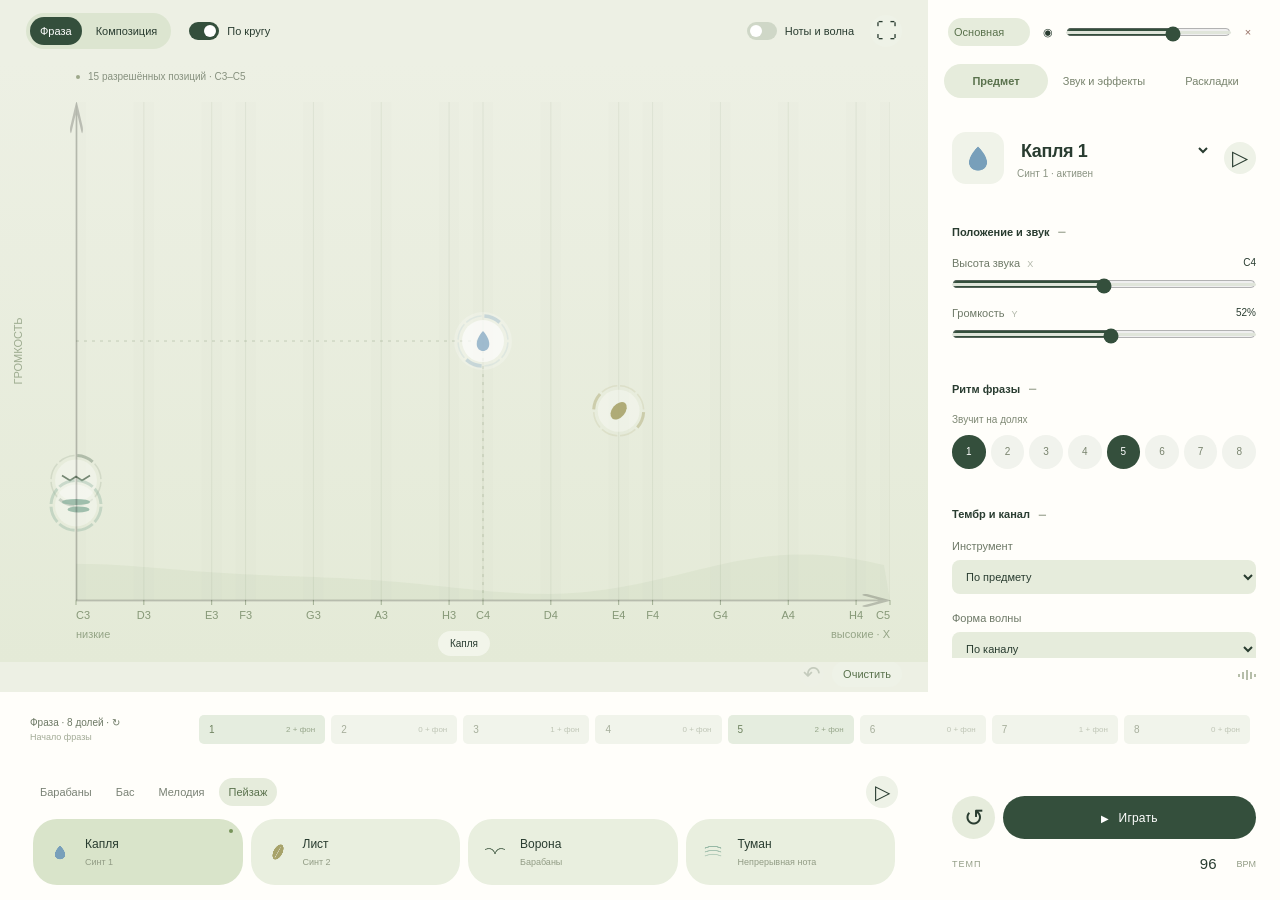
==== commit 5be10496: "Allow deleting every composition ring" ====
--- a/sketches/landscape/index.html
+++ b/sketches/landscape/index.html
@@ -4,8 +4,8 @@
 <meta charset="utf-8"><meta name="viewport" content="width=device-width, initial-scale=1, viewport-fit=cover">
 <meta name="theme-color" content="#f4f5ee"><meta name="description" content="Пейзаж — музыкальный инструмент. Собери повторяющуюся фразу из предметов на холсте.">
 <title>Пейзаж — звуковой холст</title>
-<link rel="stylesheet" href="./landscape.css?v=20261013-fill"><script src="./instruments.js?v=20261013-instruments" defer></script><script src="./layout-files.js?v=20261013-instruments" defer></script><script src="./composition-tools.js?v=20261013-buttons" defer></script><script src="./selection-tools.js?v=20261013-multiselect" defer></script>
-<script src="./landscape.js?v=20261013-multiselect" defer></script>
+<link rel="stylesheet" href="./landscape.css?v=20261013-fill"><script src="./instruments.js?v=20261013-instruments" defer></script><script src="./layout-files.js?v=20261013-empty" defer></script><script src="./composition-tools.js?v=20261013-buttons" defer></script><script src="./selection-tools.js?v=20261013-multiselect" defer></script>
+<script src="./landscape.js?v=20261013-empty" defer></script>
 </head>
 <body>
 <main id="landscape-lab-01" class="landscape-lab" data-world="autumn">
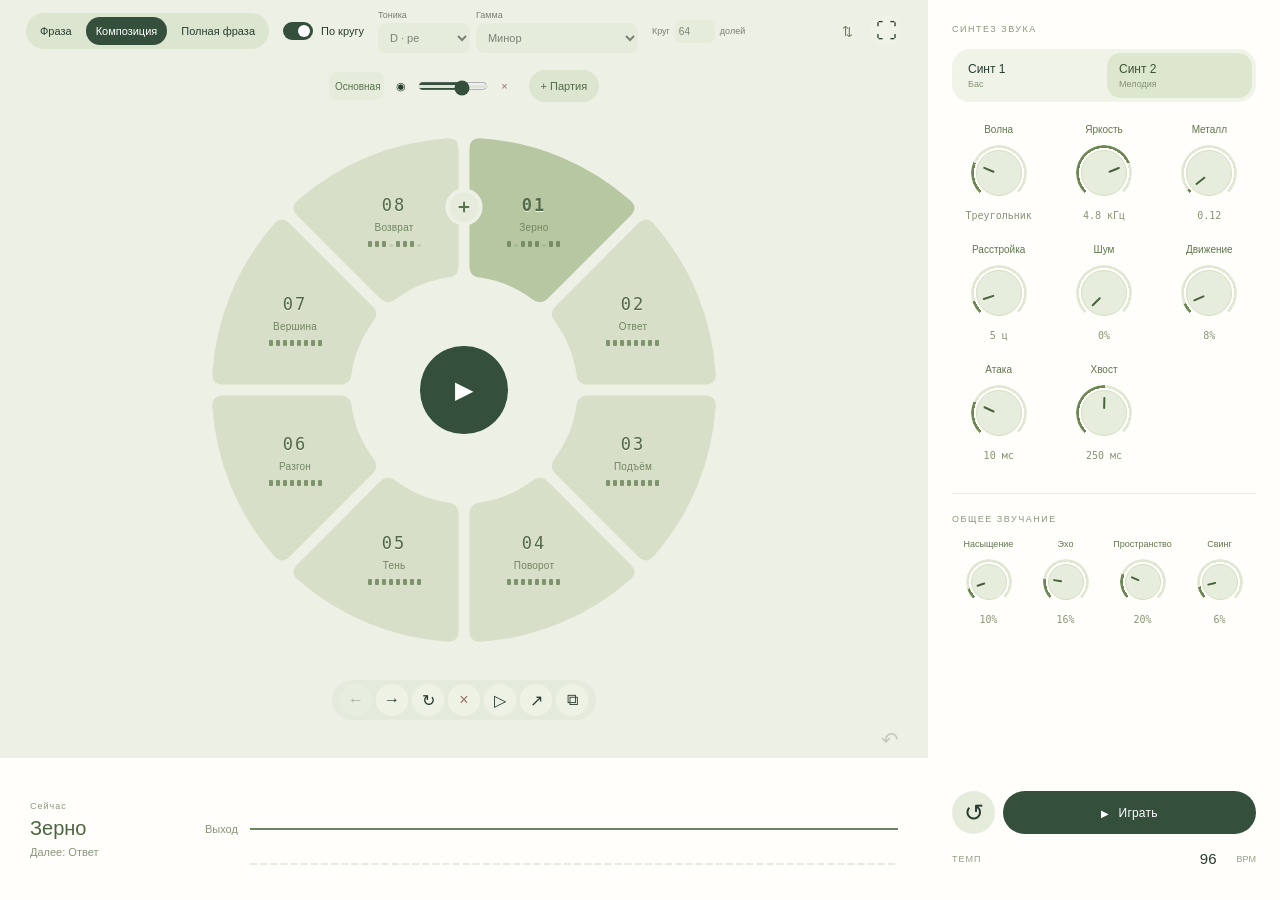
==== commit ad2a10cd: "Publish performance synth and visible full phrase mode" ====
--- a/sketches/landscape/index.html
+++ b/sketches/landscape/index.html
@@ -4,84 +4,118 @@
 <meta charset="utf-8"><meta name="viewport" content="width=device-width, initial-scale=1, viewport-fit=cover">
 <meta name="theme-color" content="#f4f5ee"><meta name="description" content="Пейзаж — музыкальный инструмент. Собери повторяющуюся фразу из предметов на холсте.">
 <title>Пейзаж — звуковой холст</title>
-<link rel="stylesheet" href="./landscape.css?v=20261013-fill"><script src="./instruments.js?v=20261013-instruments" defer></script><script src="./layout-files.js?v=20261013-empty" defer></script><script src="./composition-tools.js?v=20261013-buttons" defer></script><script src="./selection-tools.js?v=20261013-multiselect" defer></script>
-<script src="./landscape.js?v=20261013-empty" defer></script>
+<link rel="stylesheet" href="./landscape.css?v=20261013-readable-wave"><script src="./instruments.js?v=20261013-readable-wave" defer></script><script src="./layout-files.js?v=20261013-readable-wave" defer></script><script src="./composition-tools.js?v=20261013-readable-wave" defer></script><script src="./selection-tools.js?v=20261013-readable-wave" defer></script>
+<script src="./performance-score.js?v=20261013-readable-wave" defer></script><script src="./knobs.js?v=20261013-readable-wave" defer></script><script src="./performance-controls.js?v=20261013-readable-wave" defer></script>
+<script src="./output-scope.js?v=20261013-readable-wave" defer></script>
+<script src="./live-phrase-editor.js?v=20261013-readable-wave" defer></script>
+<script src="./landscape.js?v=20261013-readable-wave" defer></script>
 </head>
 <body>
-<main id="landscape-lab-01" class="landscape-lab" data-world="autumn">
+<main id="landscape-lab-01" class="landscape-lab performance-mode" data-world="autumn">
  <div class="ll-workspace">
   <section class="canvas-panel" aria-label="Звуковой холст">
    <header class="ll-header">
-    <div class="composition-views" role="group" aria-label="Вид холста"><button type="button" data-editor-view="field" aria-pressed="true">Фраза</button><button type="button" data-editor-view="composition" aria-pressed="false">Композиция</button></div>
+    <div class="composition-views" role="group" aria-label="Вид холста"><button type="button" data-editor-view="field" aria-pressed="false">Фраза</button><button type="button" data-editor-view="composition" aria-pressed="true">Композиция</button><button type="button" data-editor-view="full-field" aria-pressed="false" title="Открыть выбранную фразу на полном холсте">Полная фраза</button></div>
     <label class="ll-audio-switch sequence-switch"><input type="checkbox" role="switch" data-control="sequence" checked><span>По кругу</span></label>
-    <div class="canvas-actions"><label class="ll-audio-switch"><input type="checkbox" role="switch" data-control="visualize"><span>Ноты и волна</span></label><button class="icon-button" data-action="fullscreen" aria-label="На весь экран" title="На весь экран">⛶</button></div>
+    <div class="header-scale" role="group" aria-label="Тональность и привязка нот"><label><span>Тоника</span><select data-control="tonic" aria-label="Тоника">
+      <option value="0">C · до</option><option value="1">C♯ · до♯</option><option value="2">D · ре</option><option value="3">E♭ · ми♭</option><option value="4">E · ми</option><option value="5">F · фа</option><option value="6">F♯ · фа♯</option><option value="7">G · соль</option><option value="8">A♭ · ля♭</option><option value="9">A · ля</option><option value="10">B · си♭</option><option value="11">H · си</option>
+    </select></label><label><span>Гамма</span><select data-control="mode" aria-label="Лад и режим размещения">
+      <option value="major">Мажор</option><option value="minor">Минор</option><option value="dorian">Дорийский</option><option value="phrygian">Фригийский</option><option value="lydian">Лидийский</option><option value="mixolydian">Миксолидийский</option><option value="locrian">Локрийский</option><option value="majorPent">Мажорная пентатоника</option><option value="minorPent">Минорная пентатоника</option><option value="chromatic">Хроматический</option><option value="free">Без привязки</option>
+    </select></label></div>
+    <label class="cycle-length" data-cycle-control hidden>Круг <input data-control="cycle-beats" type="number" min="1" max="128" value="32" aria-label="Длительность общего оборота в долях"> долей</label>
+    <div class="canvas-actions"><details class="performance-files"><summary title="Раскладки" aria-label="Файлы раскладок">⇅</summary><div><button type="button" data-action="export-layout">Сохранить файл</button><button type="button" data-action="import-layout">Открыть файл</button><button type="button" data-action="restore-previous" hidden>Предыдущая раскладка</button><p data-layout-status role="status"></p></div></details><button class="icon-button" data-action="fullscreen" aria-label="На весь экран" title="На весь экран">⛶</button></div>
    </header>
    <div class="selection-marquee" data-marquee hidden aria-hidden="true"></div>
    <section class="composition-panel" data-composition aria-label="Фразы композиции" hidden>
+    <div class="composition-layers" data-composition-layers>
+   <div class="layer-controls" data-layer-controls role="group" aria-label="Слои композиции"></div>
+     <div class="layer-add"><button type="button" data-action="add-layer" aria-label="Добавить слой" title="Добавить слой"><span aria-hidden="true">+</span> Партия</button><div class="layer-picker" data-layer-picker hidden><button type="button" data-part-kind="bass">Бас</button><button type="button" data-part-kind="melody">Мелодия</button><button type="button" data-part-kind="drums">Барабаны</button></div></div>
+    </div>
     <div class="phrase-ring" data-fields role="group" aria-label="Фразы в порядке исполнения">
      <div class="phrase-ring-slots" data-field-list></div>
-     <div class="phrase-ring-center"><button type="button" data-action="add-layer" aria-label="Добавить слой" title="Добавить слой"><span class="add-symbol" aria-hidden="true">+</span></button><div class="layer-picker" data-layer-picker hidden><button type="button" data-part-kind="bass">Бас</button><button type="button" data-part-kind="melody">Мелодия</button><button type="button" data-part-kind="drums">Барабаны</button></div></div>
+     <div class="phrase-ring-center"><button type="button" data-action="performance-play" class="ring-play" aria-label="Играть композицию" aria-pressed="false">▶</button></div>
+
+    </div>
      <div class="phrase-actions" data-field-actions role="group" aria-label="Действия с выбранной фразой">
       <button type="button" data-field-move="-1" aria-label="Передвинуть фразу против часовой стрелки" title="Раньше">←</button>
       <button type="button" data-field-move="1" aria-label="Передвинуть фразу по часовой стрелке" title="Позже">→</button>
       <button type="button" data-action="field-repeats" aria-label="Настроить число повторов" aria-expanded="false" aria-controls="phrase-repeats" title="Повторы">↻</button>
       <button type="button" data-action="delete-field" class="delete-button" aria-label="Удалить фразу" title="Удалить · Delete">×</button>
+      <button type="button" data-action="cue-field" aria-label="Играть выбранную фразу следующей" title="Играть следующей">▷</button>
       <button type="button" data-action="edit-field" class="phrase-edit" aria-label="Редактировать фразу" title="Редактировать">↗</button>
       <button type="button" data-action="duplicate-field" aria-label="Копировать фразу" title="Копировать">⧉</button>
       <div id="phrase-repeats" class="phrase-repeats" data-repeats-popover hidden><label for="phrase-repeat-count">Повторы<input id="phrase-repeat-count" data-control="field-repeats" type="number" min="1" max="32" value="1"></label></div>
      </div>
-    </div>
    </section>
    <div class="ll-stage" data-stage>
     <canvas data-canvas role="img" aria-label="Звуковой холст. X задаёт высоту звука, Y — громкость."></canvas>
     <div class="figma-axis figma-axis-y" aria-hidden="true"><img src="./assets/axis-y.svg" alt=""></div>
     <div class="figma-axis figma-axis-x" aria-hidden="true"><img src="./assets/axis-x.svg" alt=""></div>
     <div class="ll-sources" data-sources></div>
-    <div class="canvas-caption"><span class="live-dot" aria-hidden="true"></span><span data-grid-summary></span><span data-live-notes hidden></span></div>
+    <div class="sr-only"><span data-grid-summary></span><span data-live-notes hidden></span></div>
     <div class="canvas-empty" data-empty hidden><span>Твоя музыка начинается здесь</span><p>Возьми предмет внизу и нанеси его на холст</p><button data-action="place-center">Разместить выбранный предмет</button></div>
     <div class="brush-hint" data-brush-hint><span data-brush-name>Капля</span></div>
    </div>
    <div class="canvas-bottom"><span data-status class="sr-only" role="status" aria-live="polite"></span><div><button class="icon-button" data-action="undo" disabled aria-label="Отменить изменение" title="Отменить · ⌘Z">↶</button><button class="text-button" data-action="clear">Очистить</button></div></div>
   </section>
-  <aside class="ll-editor" aria-label="Настройки инструмента">
-   <div class="layer-controls" data-layer-controls role="group" aria-label="Слои композиции"></div>
-   <div class="inspector-tabs" role="tablist" aria-label="Раздел настроек"><button role="tab" data-inspector-tab="source" aria-selected="true" aria-controls="source-panel" id="source-tab">Предмет</button><button role="tab" data-inspector-tab="sound" aria-selected="false" aria-controls="sound-panel" id="sound-tab">Звук и эффекты</button><button role="tab" data-inspector-tab="layouts" aria-selected="false" aria-controls="layouts-panel" id="layouts-tab">Раскладки</button></div>
+  <aside class="ll-editor" aria-label="Синтез звука">
+   <div class="performance-panel" data-performance-panel>
+    <div class="performance-panel-title">СИНТЕЗ ЗВУКА</div>
+    <div class="performance-voices" role="group" aria-label="Синтезаторный голос"><button type="button" data-performance-voice="0" aria-pressed="false">Синт 1 <span>Бас</span></button><button type="button" data-performance-voice="1" aria-pressed="true">Синт 2 <span>Мелодия</span></button></div>
+    <div class="knob-grid" data-voice-knobs></div>
+    <div class="performance-panel-title performance-fx-title">ОБЩЕЕ ЗВУЧАНИЕ</div>
+    <div class="knob-grid effect-knobs" data-effect-knobs></div>
+   </div>
+   <div class="legacy-controls" hidden><input type="range" data-source-param="fm" min="0" max="5" step="0.01" value="0"><input type="range" data-source-param="harmonicity" min="0.5" max="8" step="0.01" value="2"><input type="range" data-source-param="sub" min="0" max="1" step="0.01" value="0"><input type="range" data-source-param="vibrato" min="0" max="100" step="0.01" value="0"><input type="range" data-source-param="motion" min="0" max="1" step="0.01" value="0"><input type="range" data-source-param="lfoRate" min="0.1" max="12" step="0.01" value="3"><input type="range" data-source-param="pulse" min="0" max="1" step="0.01" value="0"><input type="range" data-source-param="drive" min="0" max="1" step="0.01" value="0">
+   <div class="inspector-tabs" role="tablist" aria-label="Раздел настроек"><button role="tab" data-inspector-tab="source" aria-selected="true" aria-controls="source-panel" id="source-tab">Синтез</button><button role="tab" data-inspector-tab="sound" aria-selected="false" aria-controls="sound-panel" id="sound-tab">Звук и эффекты</button><button role="tab" data-inspector-tab="layouts" aria-selected="false" aria-controls="layouts-panel" id="layouts-tab">Раскладки</button></div>
    <div class="inspector-scroll">
-    <div id="source-panel" role="tabpanel" aria-labelledby="source-tab">
+    <div id="source-panel" role="tabpanel" aria-labelledby="source-tab"><div class="performance-sources" data-performance-sources hidden><p data-performance-heading>Источники выбранных фраз</p><div class="source-chips" data-source-chips role="group" aria-label="Источники выбранных фраз"></div><small>Настройки применяются к выбранным источникам во всех выделенных фразах</small></div>
      <div class="selected-source"><canvas data-selected-icon width="112" height="112" aria-hidden="true"></canvas><div><label class="sr-only" for="source-select">Источник</label><select id="source-select" data-control="source" aria-label="Выбрать источник"></select><div data-selection class="ll-selection"></div></div><button data-action="audition" class="icon-button" aria-label="Прослушать источник" title="Прослушать">▷</button></div>
      <fieldset data-editor-fields>
-      <details class="inspector-section" open><summary><span>Положение и звук</span><span class="section-meta">01</span></summary><div class="section-body"><label class="control-row"><span>Высота звука <em>X</em></span><output data-value="pitch"></output><input data-control="pitch" type="range" min="0" max="10" value="3" aria-label="Высота звука"></label><label class="control-row"><span>Громкость <em>Y</em></span><output data-value="volume"></output><input data-control="volume" type="range" min="8" max="92" value="70" aria-label="Громкость источника"></label></div></details>
-      <details class="inspector-section" open><summary><span>Ритм фразы</span><span class="section-meta">02</span></summary><div class="section-body"><div class="pattern-label" data-pattern-label>Звучит на долях</div><div class="ll-steps" role="group" aria-label="Доли выбранного предмета" data-steps></div><p class="ll-period" data-period></p></div></details>
-      <details class="inspector-section" open><summary><span>Тембр и канал</span><span class="section-meta">03</span></summary><div class="section-body"><label class="select-row">Инструмент<select data-control="instrument" aria-label="Тембр источника"></select></label><label class="select-row">Форма волны<select data-source-param="wave" aria-label="Форма волны источника"><option value="auto">По каналу</option><option value="sine">Синус</option><option value="triangle">Треугольник</option><option value="sawtooth">Пила</option><option value="square">Квадрат</option></select></label><label class="control-row"><span>Уровень источника</span><output data-output="source:gain">1</output><input type="range" data-source-param="gain" min="0" max="1.5" step="0.01" value="1" aria-label="Уровень источника"></label><label class="control-row"><span>Панорама</span><output data-output="source:pan">0</output><input type="range" data-source-param="pan" min="-1" max="1" step="0.01" value="0" aria-label="Панорама"></label><div class="control-pair"><label>Октава<select data-source-param="octave" aria-label="Октава"><option value="-2" >-2</option><option value="-1" >-1</option><option value="0" selected>+0</option><option value="1" >+1</option><option value="2" >+2</option></select></label><label>Канал<select data-source-param="channel" aria-label="Канал источника"><option value="auto">По предмету</option><option value="0">Синт 1</option><option value="1">Синт 2</option><option value="2">Барабаны</option></select></label></div><label class="control-row"><span>Расстройка</span><output data-output="source:detune">0 ц</output><input type="range" data-source-param="detune" min="-50" max="50" step="1" value="0" aria-label="Расстройка"></label><label class="control-row"><span>Яркость</span><output data-output="source:brightness">5000 Гц</output><input type="range" data-source-param="brightness" min="300" max="12000" step="100" value="5000" aria-label="Яркость"></label></div></details>
-      <details class="inspector-section" open><summary><span>Огибающая</span><span class="section-meta">ADSR</span></summary><div class="section-body"><label class="control-row"><span>Длительность ноты</span><output data-output="source:duration">0.28 с</output><input type="range" data-source-param="duration" min="0.08" max="2" step="0.01" value="0.28" aria-label="Длительность ноты"></label><label class="control-row"><span>Атака</span><output data-output="source:attack">0.01 с</output><input type="range" data-source-param="attack" min="0.002" max="1" step="0.002" value="0.01" aria-label="Атака"></label><label class="control-row"><span>Спад</span><output data-output="source:decay">0.18 с</output><input type="range" data-source-param="decay" min="0.02" max="1" step="0.01" value="0.18" aria-label="Спад"></label><label class="control-row"><span>Удержание</span><output data-output="source:sustain">0.35</output><input type="range" data-source-param="sustain" min="0" max="1" step="0.01" value="0.35" aria-label="Удержание"></label><label class="control-row"><span>Отпускание</span><output data-output="source:release">0.25 с</output><input type="range" data-source-param="release" min="0.03" max="2" step="0.01" value="0.25" aria-label="Отпускание"></label></div></details>
+      <details class="inspector-section" open><summary><span>Синтез звука</span><span class="section-meta">OSC</span></summary><div class="section-body">
+       <label class="select-row" hidden>Инструмент<select data-control="instrument" aria-label="Тембр источника"></select></label>
+       <label class="select-row">Форма волны<select data-source-param="wave" aria-label="Форма волны источника"><option value="auto">По каналу</option><option value="sine">Синус</option><option value="triangle">Треугольник</option><option value="sawtooth">Пила</option><option value="square">Квадрат</option><option value="noise">Белый шум</option></select></label>
+       <div class="sound-presets" data-sound-presets role="group" aria-label="Пресеты звучания"></div>
+<label class="control-row"><span>Шум</span><output data-output="source:noise"></output><input type="range" data-source-param="noise" min="0" max="1" step="0.01" value="0" aria-label="Шум"></label><label class="control-row"><span>Яркость</span><output data-output="source:brightness"></output><input type="range" data-source-param="brightness" min="300" max="12000" step="100" value="5000" aria-label="Яркость"></label><label class="control-row"><span>Расстройка</span><output data-output="source:detune"></output><input type="range" data-source-param="detune" min="-50" max="50" step="1" value="0" aria-label="Расстройка"></label>
+       <label class="select-row">Звучание<select data-control="voice-mode" aria-label="Режим звучания"><option value="note">Нота</option><option value="held">Удержание · Синт 2</option></select></label>
+       <div class="control-pair"><label>Октава<select data-source-param="octave" aria-label="Октава"><option value="-2" >-2</option><option value="-1" >-1</option><option value="0" selected>+0</option><option value="1" >+1</option><option value="2" >+2</option></select></label><label>Канал<select data-source-param="channel" aria-label="Канал источника"><option value="auto">По предмету</option><option value="0">Синт 1</option><option value="1">Синт 2</option><option value="2">Барабаны</option></select></label></div><label class="control-row"><span>Панорама</span><output data-output="source:pan"></output><input type="range" data-source-param="pan" min="-1" max="1" step="0.01" value="0" aria-label="Панорама"></label><label class="control-row"><span>Уровень источника</span><output data-output="source:gain"></output><input type="range" data-source-param="gain" min="0" max="1.5" step="0.01" value="1" aria-label="Уровень источника"></label></div></details>
+      <details class="inspector-section" open><summary><span>Огибающая</span><span class="section-meta">ADSR</span></summary><div class="section-body"><canvas class="envelope-preview" data-envelope width="540" height="140" role="img" aria-label="Огибающая выбранного звука"></canvas><label class="control-row"><span>Длительность ноты</span><output data-output="source:duration">0.28 с</output><input type="range" data-source-param="duration" min="0.08" max="2" step="0.01" value="0.28" aria-label="Длительность ноты"></label><label class="control-row"><span>Атака</span><output data-output="source:attack">0.01 с</output><input type="range" data-source-param="attack" min="0.002" max="1" step="0.002" value="0.01" aria-label="Атака"></label><label class="control-row"><span>Спад</span><output data-output="source:decay">0.18 с</output><input type="range" data-source-param="decay" min="0.02" max="1" step="0.01" value="0.18" aria-label="Спад"></label><label class="control-row"><span>Удержание</span><output data-output="source:sustain">0.35</output><input type="range" data-source-param="sustain" min="0" max="1" step="0.01" value="0.35" aria-label="Удержание"></label><label class="control-row"><span>Отпускание</span><output data-output="source:release">0.25 с</output><input type="range" data-source-param="release" min="0.03" max="2" step="0.01" value="0.25" aria-label="Отпускание"></label></div></details>
+      <details class="inspector-section"><summary><span>Положение и звук</span><span class="section-meta">01</span></summary><div class="section-body"><label class="control-row"><span>Высота звука <em>X</em></span><output data-value="pitch"></output><input data-control="pitch" type="range" min="0" max="10" value="3" aria-label="Высота звука"></label><label class="control-row"><span>Громкость <em>Y</em></span><output data-value="volume"></output><input data-control="volume" type="range" min="8" max="92" value="70" aria-label="Громкость источника"></label></div></details>
+      <details class="inspector-section"><summary><span>Ритм фразы</span><span class="section-meta">02</span></summary><div class="section-body"><div class="pattern-label" data-pattern-label>Звучит на долях</div><div class="ll-steps" role="group" aria-label="Доли выбранного предмета" data-steps></div><p class="ll-period" data-period></p></div></details>
       <div class="ll-edit-actions"><button data-action="mute" aria-pressed="false">Приглушить</button><button data-action="duplicate">Копия</button><button data-action="delete" class="delete-button" aria-label="Удалить источник">Удалить</button></div>
      </fieldset>
      <p class="inspector-tip">Перетаскивай предмет на холсте.<br>← → меняют ноту · ↑ ↓ громкость</p>
     </div>
-    <div id="sound-panel" role="tabpanel" aria-labelledby="sound-tab" hidden><details class="inspector-section" open><summary><span>Фраза и тональность</span><span class="section-meta">01</span></summary><div class="section-body"><div class="control-pair"><label>Длина фразы<input data-control="phrase-length" type="number" min="1" max="32" value="8" aria-label="Длина фразы в долях"></label><span class="unit-note">долей по кругу</span></div><div class="control-pair"><label>Тоника<select data-control="tonic" aria-label="Тоника">
-      <option value="0">C · до</option><option value="1">C♯ · до♯</option><option value="2">D · ре</option><option value="3">E♭ · ми♭</option><option value="4">E · ми</option><option value="5">F · фа</option><option value="6">F♯ · фа♯</option><option value="7">G · соль</option><option value="8">A♭ · ля♭</option><option value="9">A · ля</option><option value="10">B · си♭</option><option value="11">H · си</option>
-    </select></label><label>Лад<select data-control="mode" aria-label="Лад и режим размещения">
-      <option value="major">Мажор / ионийский</option><option value="minor">Минор / эолийский</option><option value="dorian">Дорийский</option><option value="phrygian">Фригийский</option><option value="lydian">Лидийский</option><option value="mixolydian">Миксолидийский</option><option value="locrian">Локрийский</option><option value="majorPent">Мажорная пентатоника</option><option value="minorPent">Минорная пентатоника</option><option value="chromatic">Хроматический</option><option value="free">Свободный</option>
-    </select></label></div><p class="field-note">X привязан к нотам лада. В свободном режиме частота меняется непрерывно.</p><button type="button" class="text-button" data-action="example">Загрузить пример: два аккорда ↗</button></div></details><details class="inspector-section" open><summary><span>Синт 1</span><span class="section-meta">CH 01</span></summary><div class="section-body"><label class="select-row">Форма волны<select data-control="wave1" aria-label="Волна Синт 1"><option value="sine">Синус</option><option value="triangle">Треугольник</option><option value="sawtooth">Пила</option><option value="square">Квадрат</option></select></label><label class="control-row"><span>Уровень</span><output data-output="sound:voices.0.gain">0.85</output><input type="range" data-sound-param="voices.0.gain" min="0" max="1.5" step="0.01" value="0.85" aria-label="Уровень"></label><label class="control-row"><span>Панорама</span><output data-output="sound:voices.0.pan">0</output><input type="range" data-sound-param="voices.0.pan" min="-1" max="1" step="0.01" value="0" aria-label="Панорама"></label><label class="control-row"><span>Расстройка</span><output data-output="sound:voices.0.detune">0 ц</output><input type="range" data-sound-param="voices.0.detune" min="-50" max="50" step="1" value="0" aria-label="Расстройка"></label></div></details><details class="inspector-section" open><summary><span>Синт 2</span><span class="section-meta">CH 02</span></summary><div class="section-body"><label class="select-row">Форма волны<select data-control="wave2" aria-label="Волна Синт 2"><option value="sine">Синус</option><option value="triangle">Треугольник</option><option value="sawtooth">Пила</option><option value="square">Квадрат</option></select></label><label class="control-row"><span>Уровень</span><output data-output="sound:voices.1.gain">0.85</output><input type="range" data-sound-param="voices.1.gain" min="0" max="1.5" step="0.01" value="0.85" aria-label="Уровень"></label><label class="control-row"><span>Панорама</span><output data-output="sound:voices.1.pan">0</output><input type="range" data-sound-param="voices.1.pan" min="-1" max="1" step="0.01" value="0" aria-label="Панорама"></label><label class="control-row"><span>Расстройка</span><output data-output="sound:voices.1.detune">0 ц</output><input type="range" data-sound-param="voices.1.detune" min="-50" max="50" step="1" value="0" aria-label="Расстройка"></label></div></details><details class="inspector-section" open><summary><span>Барабаны</span><span class="section-meta">CH 03</span></summary><div class="section-body"><label class="control-row"><span>Уровень</span><output data-output="sound:drums.gain">0.8</output><input type="range" data-sound-param="drums.gain" min="0" max="1.5" step="0.01" value="0.8" aria-label="Уровень"></label><label class="control-row"><span>Панорама</span><output data-output="sound:drums.pan">0</output><input type="range" data-sound-param="drums.pan" min="-1" max="1" step="0.01" value="0" aria-label="Панорама"></label><label class="control-row"><span>Хвост удара</span><output data-output="sound:drums.decay">0.18 с</output><input type="range" data-sound-param="drums.decay" min="0.05" max="1" step="0.01" value="0.18" aria-label="Хвост удара"></label><label class="control-row"><span>Высота удара</span><output data-output="sound:drums.tone">0.7</output><input type="range" data-sound-param="drums.tone" min="0.3" max="2" step="0.01" value="0.7" aria-label="Высота удара"></label><label class="control-row"><span>Шум</span><output data-output="sound:drums.noise">0.3</output><input type="range" data-sound-param="drums.noise" min="0" max="1" step="0.01" value="0.3" aria-label="Шум"></label></div></details><details class="inspector-section" open><summary><span>Эффекты синтов</span><span class="section-meta">FX</span></summary><div class="section-body"><p class="effect-order">Тембр → Насыщение → Эхо → Пространство</p><label class="control-row"><span>Яркость</span><output data-output="sound:effects.synth.brightness">5000 Гц</output><input type="range" data-sound-param="effects.synth.brightness" min="300" max="12000" step="100" value="5000" aria-label="Яркость"></label><label class="control-row"><span>Насыщение</span><output data-output="sound:effects.synth.drive">0.15</output><input type="range" data-sound-param="effects.synth.drive" min="0" max="1" step="0.01" value="0.15" aria-label="Насыщение"></label><label class="control-row"><span>Эхо · уровень</span><output data-output="sound:effects.synth.delayMix">0.12</output><input type="range" data-sound-param="effects.synth.delayMix" min="0" max="0.8" step="0.01" value="0.12" aria-label="Эхо · уровень"></label><label class="control-row"><span>Эхо · время</span><output data-output="sound:effects.synth.delayTime">0.25 с</output><input type="range" data-sound-param="effects.synth.delayTime" min="0.04" max="1" step="0.005" value="0.25" aria-label="Эхо · время"></label><label class="control-row"><span>Эхо · повторы</span><output data-output="sound:effects.synth.feedback">0.2</output><input type="range" data-sound-param="effects.synth.feedback" min="0" max="0.75" step="0.01" value="0.2" aria-label="Эхо · повторы"></label><label class="control-row"><span>Реверберация</span><output data-output="sound:effects.synth.reverbMix">0.16</output><input type="range" data-sound-param="effects.synth.reverbMix" min="0" max="0.8" step="0.01" value="0.16" aria-label="Реверберация"></label><label class="control-row"><span>Размер пространства</span><output data-output="sound:effects.synth.room">1.6 с</output><input type="range" data-sound-param="effects.synth.room" min="0.4" max="4" step="0.1" value="1.6" aria-label="Размер пространства"></label></div></details><details class="inspector-section" open><summary><span>Эффекты барабанов</span><span class="section-meta">FX</span></summary><div class="section-body"><p class="effect-order">Тембр → Насыщение → Эхо → Пространство</p><label class="control-row"><span>Яркость</span><output data-output="sound:effects.drum.brightness">5000 Гц</output><input type="range" data-sound-param="effects.drum.brightness" min="300" max="12000" step="100" value="5000" aria-label="Яркость"></label><label class="control-row"><span>Насыщение</span><output data-output="sound:effects.drum.drive">0.15</output><input type="range" data-sound-param="effects.drum.drive" min="0" max="1" step="0.01" value="0.15" aria-label="Насыщение"></label><label class="control-row"><span>Эхо · уровень</span><output data-output="sound:effects.drum.delayMix">0.12</output><input type="range" data-sound-param="effects.drum.delayMix" min="0" max="0.8" step="0.01" value="0.12" aria-label="Эхо · уровень"></label><label class="control-row"><span>Эхо · время</span><output data-output="sound:effects.drum.delayTime">0.25 с</output><input type="range" data-sound-param="effects.drum.delayTime" min="0.04" max="1" step="0.005" value="0.25" aria-label="Эхо · время"></label><label class="control-row"><span>Эхо · повторы</span><output data-output="sound:effects.drum.feedback">0.2</output><input type="range" data-sound-param="effects.drum.feedback" min="0" max="0.75" step="0.01" value="0.2" aria-label="Эхо · повторы"></label><label class="control-row"><span>Реверберация</span><output data-output="sound:effects.drum.reverbMix">0.16</output><input type="range" data-sound-param="effects.drum.reverbMix" min="0" max="0.8" step="0.01" value="0.16" aria-label="Реверберация"></label><label class="control-row"><span>Размер пространства</span><output data-output="sound:effects.drum.room">1.6 с</output><input type="range" data-sound-param="effects.drum.room" min="0.4" max="4" step="0.1" value="1.6" aria-label="Размер пространства"></label></div></details><details class="inspector-section" open><summary><span>Общий выход</span><span class="section-meta">MASTER</span></summary><div class="section-body"><label class="control-row"><span>Громкость</span><output data-output="sound:master">0.36</output><input type="range" data-sound-param="master" min="0" max="0.8" step="0.01" value="0.36" aria-label="Громкость"></label><label class="control-row"><span>Порог компрессии</span><output data-output="sound:threshold">-18 дБ</output><input type="range" data-sound-param="threshold" min="-40" max="0" step="1" value="-18" aria-label="Порог компрессии"></label><label class="control-row"><span>Сжатие</span><output data-output="sound:ratio">4</output><input type="range" data-sound-param="ratio" min="1" max="12" step="0.5" value="4" aria-label="Сжатие"></label></div></details><details class="inspector-section" ><summary><span>Маршрутизация</span><span class="section-meta">↗</span></summary><div class="section-body"><div class="routing"><div><span>Синт 1</span><span>Синт 2</span></div><p>↓</p><div class="route-block">Эффекты синтов</div><p>↓</p><div class="route-block">Общий выход · компрессия</div><p>↑</p><div class="route-block">Эффекты барабанов</div><p>↑</p><div><span>Барабаны</span></div></div><p class="field-note">Визуализация слушает общий выход после эффектов.</p></div></details></div>
+    <div id="sound-panel" role="tabpanel" aria-labelledby="sound-tab" hidden><details class="inspector-section" open><summary><span>Ритм и тональность</span><span class="section-meta">01</span></summary><div class="section-body"><div class="control-pair"><label>Длина фразы<input data-control="phrase-length" type="number" min="1" max="32" value="8" aria-label="Длина фразы в долях"></label><span class="unit-note">долей по кругу</span></div><label class="control-row"><span>Свинг фразы</span><output data-output="sound:swing">0%</output><input type="range" data-sound-param="swing" min="0" max="0.5" step="0.01" value="0" aria-label="Свинг фразы"></label><p class="field-note">X привязан к нотам лада. В свободном режиме частота меняется непрерывно.</p><button type="button" class="text-button" data-action="example">Загрузить пример: два аккорда ↗</button></div></details><details class="inspector-section" open><summary><span>Синт 1</span><span class="section-meta">CH 01</span></summary><div class="section-body"><label class="select-row">Форма волны<select data-control="wave1" aria-label="Волна Синт 1"><option value="sine">Синус</option><option value="triangle">Треугольник</option><option value="sawtooth">Пила</option><option value="square">Квадрат</option><option value="noise">Белый шум</option></select></label><label class="control-row"><span>Уровень</span><output data-output="sound:voices.0.gain">0.85</output><input type="range" data-sound-param="voices.0.gain" min="0" max="1.5" step="0.01" value="0.85" aria-label="Уровень"></label><label class="control-row"><span>Панорама</span><output data-output="sound:voices.0.pan">0</output><input type="range" data-sound-param="voices.0.pan" min="-1" max="1" step="0.01" value="0" aria-label="Панорама"></label><label class="control-row"><span>Расстройка</span><output data-output="sound:voices.0.detune">0 ц</output><input type="range" data-sound-param="voices.0.detune" min="-50" max="50" step="1" value="0" aria-label="Расстройка"></label></div></details><details class="inspector-section" open><summary><span>Синт 2</span><span class="section-meta">CH 02</span></summary><div class="section-body"><label class="select-row">Форма волны<select data-control="wave2" aria-label="Волна Синт 2"><option value="sine">Синус</option><option value="triangle">Треугольник</option><option value="sawtooth">Пила</option><option value="square">Квадрат</option><option value="noise">Белый шум</option></select></label><label class="control-row"><span>Уровень</span><output data-output="sound:voices.1.gain">0.85</output><input type="range" data-sound-param="voices.1.gain" min="0" max="1.5" step="0.01" value="0.85" aria-label="Уровень"></label><label class="control-row"><span>Панорама</span><output data-output="sound:voices.1.pan">0</output><input type="range" data-sound-param="voices.1.pan" min="-1" max="1" step="0.01" value="0" aria-label="Панорама"></label><label class="control-row"><span>Расстройка</span><output data-output="sound:voices.1.detune">0 ц</output><input type="range" data-sound-param="voices.1.detune" min="-50" max="50" step="1" value="0" aria-label="Расстройка"></label></div></details><details class="inspector-section" open><summary><span>Барабаны</span><span class="section-meta">CH 03</span></summary><div class="section-body"><label class="control-row"><span>Уровень</span><output data-output="sound:drums.gain">0.8</output><input type="range" data-sound-param="drums.gain" min="0" max="1.5" step="0.01" value="0.8" aria-label="Уровень"></label><label class="control-row"><span>Панорама</span><output data-output="sound:drums.pan">0</output><input type="range" data-sound-param="drums.pan" min="-1" max="1" step="0.01" value="0" aria-label="Панорама"></label><label class="control-row"><span>Хвост удара</span><output data-output="sound:drums.decay">0.18 с</output><input type="range" data-sound-param="drums.decay" min="0.05" max="1" step="0.01" value="0.18" aria-label="Хвост удара"></label><label class="control-row"><span>Высота удара</span><output data-output="sound:drums.tone">0.7</output><input type="range" data-sound-param="drums.tone" min="0.3" max="2" step="0.01" value="0.7" aria-label="Высота удара"></label><label class="control-row"><span>Шум</span><output data-output="sound:drums.noise">0.3</output><input type="range" data-sound-param="drums.noise" min="0" max="1" step="0.01" value="0.3" aria-label="Шум"></label></div></details><details class="inspector-section" open><summary><span>Эффекты синтов</span><span class="section-meta">FX</span></summary><div class="section-body"><p class="effect-order">Тембр → Насыщение → Эхо → Пространство</p><label class="control-row"><span>Яркость</span><output data-output="sound:effects.synth.brightness">5000 Гц</output><input type="range" data-sound-param="effects.synth.brightness" min="300" max="12000" step="100" value="5000" aria-label="Яркость"></label><label class="control-row"><span>Насыщение</span><output data-output="sound:effects.synth.drive">0.15</output><input type="range" data-sound-param="effects.synth.drive" min="0" max="1" step="0.01" value="0.15" aria-label="Насыщение"></label><label class="control-row"><span>Эхо · уровень</span><output data-output="sound:effects.synth.delayMix">0.12</output><input type="range" data-sound-param="effects.synth.delayMix" min="0" max="0.8" step="0.01" value="0.12" aria-label="Эхо · уровень"></label><label class="control-row"><span>Эхо · время</span><output data-output="sound:effects.synth.delayTime">0.25 с</output><input type="range" data-sound-param="effects.synth.delayTime" min="0.04" max="1" step="0.005" value="0.25" aria-label="Эхо · время"></label><label class="control-row"><span>Эхо · повторы</span><output data-output="sound:effects.synth.feedback">0.2</output><input type="range" data-sound-param="effects.synth.feedback" min="0" max="0.75" step="0.01" value="0.2" aria-label="Эхо · повторы"></label><label class="control-row"><span>Реверберация</span><output data-output="sound:effects.synth.reverbMix">0.16</output><input type="range" data-sound-param="effects.synth.reverbMix" min="0" max="0.8" step="0.01" value="0.16" aria-label="Реверберация"></label><label class="control-row"><span>Размер пространства</span><output data-output="sound:effects.synth.room">1.6 с</output><input type="range" data-sound-param="effects.synth.room" min="0.4" max="4" step="0.1" value="1.6" aria-label="Размер пространства"></label></div></details><details class="inspector-section" open><summary><span>Эффекты барабанов</span><span class="section-meta">FX</span></summary><div class="section-body"><p class="effect-order">Тембр → Насыщение → Эхо → Пространство</p><label class="control-row"><span>Яркость</span><output data-output="sound:effects.drum.brightness">5000 Гц</output><input type="range" data-sound-param="effects.drum.brightness" min="300" max="12000" step="100" value="5000" aria-label="Яркость"></label><label class="control-row"><span>Насыщение</span><output data-output="sound:effects.drum.drive">0.15</output><input type="range" data-sound-param="effects.drum.drive" min="0" max="1" step="0.01" value="0.15" aria-label="Насыщение"></label><label class="control-row"><span>Эхо · уровень</span><output data-output="sound:effects.drum.delayMix">0.12</output><input type="range" data-sound-param="effects.drum.delayMix" min="0" max="0.8" step="0.01" value="0.12" aria-label="Эхо · уровень"></label><label class="control-row"><span>Эхо · время</span><output data-output="sound:effects.drum.delayTime">0.25 с</output><input type="range" data-sound-param="effects.drum.delayTime" min="0.04" max="1" step="0.005" value="0.25" aria-label="Эхо · время"></label><label class="control-row"><span>Эхо · повторы</span><output data-output="sound:effects.drum.feedback">0.2</output><input type="range" data-sound-param="effects.drum.feedback" min="0" max="0.75" step="0.01" value="0.2" aria-label="Эхо · повторы"></label><label class="control-row"><span>Реверберация</span><output data-output="sound:effects.drum.reverbMix">0.16</output><input type="range" data-sound-param="effects.drum.reverbMix" min="0" max="0.8" step="0.01" value="0.16" aria-label="Реверберация"></label><label class="control-row"><span>Размер пространства</span><output data-output="sound:effects.drum.room">1.6 с</output><input type="range" data-sound-param="effects.drum.room" min="0.4" max="4" step="0.1" value="1.6" aria-label="Размер пространства"></label></div></details><details class="inspector-section" open><summary><span>Общий выход</span><span class="section-meta">MASTER</span></summary><div class="section-body"><label class="control-row"><span>Громкость</span><output data-output="sound:master">0.36</output><input type="range" data-sound-param="master" min="0" max="0.8" step="0.01" value="0.36" aria-label="Громкость"></label><label class="control-row"><span>Порог компрессии</span><output data-output="sound:threshold">-18 дБ</output><input type="range" data-sound-param="threshold" min="-40" max="0" step="1" value="-18" aria-label="Порог компрессии"></label><label class="control-row"><span>Сжатие</span><output data-output="sound:ratio">4</output><input type="range" data-sound-param="ratio" min="1" max="12" step="0.5" value="4" aria-label="Сжатие"></label></div></details><details class="inspector-section" ><summary><span>Маршрутизация</span><span class="section-meta">↗</span></summary><div class="section-body"><div class="routing"><div><span>Синт 1</span><span>Синт 2</span></div><p>↓</p><div class="route-block">Эффекты синтов</div><p>↓</p><div class="route-block">Общий выход · компрессия</div><p>↑</p><div class="route-block">Эффекты барабанов</div><p>↑</p><div><span>Барабаны</span></div></div><p class="field-note">Визуализация слушает общий выход после эффектов.</p></div></details></div>
     <div id="layouts-panel" role="tabpanel" aria-labelledby="layouts-tab" hidden>
      <section class="layout-files" aria-label="Файлы раскладок">
-      <button type="button" class="layout-primary" data-action="export-layout">↓ Сохранить файл</button>
+      <button type="button" class="layout-primary" data-action="legacy-export-layout">↓ Сохранить файл</button>
 
       <div class="layout-import">
-       <button type="button" data-action="import-layout">↑ Импортировать файл</button>
+       <button type="button" data-action="legacy-import-layout">↑ Импортировать файл</button>
        <input data-control="layout-file" type="file" accept=".json,application/json" hidden aria-label="Файл раскладки">
       </div>
-      <p class="layout-file-status" data-layout-status role="status" aria-live="polite"></p>
+      <p class="layout-file-status" data-legacy-layout-status role="status" aria-live="polite"></p>
      </section>
     </div>
    </div>
    <div class="inspector-footer"><span class="output-indicator" role="img" aria-label="Уровень выхода 0%"><i></i><i></i><i></i><i></i><i></i></span><span data-audio-status class="sr-only">Готов к игре</span></div>
+   </div>
   </aside>
  </div>
  <footer class="instrument-dock">
-  <div class="ll-phrase"><div class="ll-phrase-heading"><span data-phrase-label>Фраза · 8 долей</span><span data-playhead>Начало фразы</span><label class="cycle-length" data-cycle-control hidden>Круг <input data-control="cycle-beats" type="number" min="1" max="128" value="32" aria-label="Длительность общего оборота в долях"> долей</label></div><ol class="ll-timeline" data-timeline aria-label="Таймлайн фразы"></ol></div>
-  <div class="dock-main">
-   <div class="palette-area"><div class="palette-toolbar"><div class="instrument-categories" role="group" aria-label="Набор инструментов"><button type="button" data-instrument-category="drums" aria-pressed="false">Барабаны</button><button type="button" data-instrument-category="bass" aria-pressed="false">Бас</button><button type="button" data-instrument-category="melody" aria-pressed="false">Мелодия</button><button type="button" data-instrument-category="landscape" aria-pressed="true">Пейзаж</button></div><button type="button" class="tool-audition" data-action="audition-tool" aria-label="Прослушать выбранный тембр" title="Прослушать выбранный тембр">▷</button></div><div class="ll-palette" role="group" aria-label="Предмет для размещения" data-palette></div></div>
+  <div class="sr-only"><div><span data-phrase-label>Фраза · 8 долей</span><span data-playhead>Начало фразы</span></div><ol class="ll-timeline" data-timeline aria-label="Таймлайн фразы"></ol></div>
+  <div class="dock-main"><div class="performance-transport-info">
+    <div class="performance-playback-caption"><span class="performance-now-label">Сейчас</span><strong data-current-phrase>Зерно</strong><span data-next-phrase>Далее: Ответ</span></div>
+    <section class="live-phrase-editor" data-live-editor hidden aria-label="Редактирование фразы во время исполнения">
+     <div class="live-editor-header"><div><span class="live-editor-caption">Редактирование фразы</span><strong data-live-title>Зерно</strong><small data-live-context></small></div><button type="button" data-live-cue title="Играть эту фразу следующей">▷ Следующей</button><button type="button" class="live-close" data-live-close aria-label="Закрыть редактор фразы">×</button></div>
+     <div class="live-editor-tools"><select data-live-source aria-label="Источник в открытой фразе"></select><select data-live-brush aria-label="Добавляемый источник"><option value="1">Синт 2</option><option value="0">Синт 1</option><option value="held">Фон · Синт 2</option><option value="kick-deep">Бочка</option><option value="snare-dry">Снейр</option><option value="hat-closed">Хэт</option></select><button type="button" data-live-add aria-label="Добавить источник в открытую фразу">+</button><button type="button" data-live-copy aria-label="Копировать выбранный источник">⧉</button><button type="button" data-live-delete aria-label="Удалить выбранный источник">×</button><button type="button" data-live-undo aria-label="Отменить правку фразы">↶</button></div>
+     <div class="live-editor-stage"><canvas data-live-canvas tabindex="0" role="img" aria-label="Ноды выбранной фразы: X меняет ноту, Y — громкость. Клик по свободному месту добавляет источник."></canvas><div data-live-sources class="live-editor-sources"></div></div>
+     <div class="live-editor-rhythm"><span>Доли</span><div data-live-beats role="group" aria-label="Ритм выбранного источника"></div><span data-live-status role="status"></span></div>
+    </section>
+    <div class="performance-output"><span>Выход</span><canvas data-output-scope role="img" aria-label="Спектр и звуковая волна общего выхода после эффектов"></canvas></div>
+   </div>
+   <div class="palette-area"><div class="palette-toolbar"><div class="instrument-categories" role="group" aria-label="Источники звука"><button type="button" data-instrument-category="waves" aria-pressed="true">Волны</button><button type="button" data-instrument-category="drums" aria-pressed="false">Барабаны</button></div><button type="button" class="tool-audition" data-action="audition-tool" aria-label="Прослушать выбранный тембр" title="Прослушать выбранный тембр">▷</button></div><div class="ll-palette" role="group" aria-label="Предмет для размещения" data-palette></div></div>
    <div class="ll-transport"><div class="transport-buttons"><button data-action="restart" class="restart-button" aria-label="Сначала" title="Сначала">↺</button><button data-action="play" class="ll-play" aria-pressed="false">Играть</button></div><label class="ll-tempo">ТЕМП <span><input data-control="tempo" type="number" min="45" max="160" value="80" aria-label="Темп в ударах в минуту"> <small>BPM</small></span></label></div>
   </div>
  </footer>
--- a/sketches/landscape/landscape.css
+++ b/sketches/landscape/landscape.css
@@ -318,3 +318,156 @@
 .composition-panel:focus-visible, [data-canvas]:focus-visible { box-shadow: inset 0 0 0 1px #9aaf89; }
 
 [data-selection-count]:not([data-selection-count="0"]):not([data-selection-count="1"]) .selected-source select { font-size: 15px; }
+
+/* The performance panel edits the selected phrase, while the transport keeps running. */
+.performance-sources { padding: 14px 0 18px; border-bottom: 1px solid #dce4d2; margin-bottom: 14px; }
+.performance-sources p { margin: 0 0 10px; font-size: 12px; color: #526744; }
+.performance-sources small { display: block; margin-top: 10px; color: #839079; font-size: 10px; line-height: 1.5; }
+.source-chips, .sound-presets { display: flex; flex-wrap: wrap; gap: 6px; }
+.source-chips button, .sound-presets button { min-height: 30px; border: 0; padding: 6px 9px; border-radius: 8px; font-size: 10px; background: #e7eddc; color: #60774d; }
+.source-chips button[aria-pressed=true] { background: #d2dfbf; color: #334b2b; }
+.sound-presets { margin: 0 0 18px; }
+.envelope-preview { width: 100%; height: 70px; display: block; margin: 0 0 18px; }
+.ll-palette[data-library$=waves] button { flex: 1 0 126px; }
+.performance-sources[hidden], label[hidden] { display: none; }
+.source-chips button:focus-visible, .sound-presets button:focus-visible { outline: 2px solid #526744; outline-offset: 2px; }
+@media(pointer:coarse) { .source-chips button, .sound-presets button { min-height: 44px; } }
+
+/* Tonality is available beside the view controls; the timeline stays accessible. */
+.landscape-lab { grid-template-rows: minmax(0,1fr) 140px; }
+.instrument-dock { grid-template-rows: minmax(0,1fr); }
+.ll-header { flex-wrap: wrap; justify-content: flex-start; align-content: center; gap: 8px 14px; }
+.composition-views, .sequence-switch { flex: none; }
+.header-scale { display: flex; align-items: center; gap: 6px; flex: none; }
+.header-scale label { display: flex; flex-direction: column; gap: 3px; color: var(--muted); font-size: 9px; }
+.header-scale select { width: 92px; min-height: 30px; padding: 5px 23px 5px 8px; font-size: 11px; }
+.header-scale [data-control=mode] { width: 162px; }
+.ll-header .cycle-length { flex: none; }
+.ll-header .canvas-actions { margin-left: auto; flex: none; gap: 8px; }
+@media(min-width:1700px) { .landscape-lab { grid-template-rows: minmax(0,1fr) 170px; } }
+@media(max-width:1200px) {
+  .canvas-panel { grid-template-rows: 112px minmax(0,1fr) 36px; }
+  .ll-header { padding: 10px 18px; }
+}
+@media(max-width:600px) {
+  .canvas-panel { grid-template-rows: 116px minmax(0,1fr) 34px; }
+  .ll-header { padding: 10px 12px; gap: 8px 10px; }
+  .header-scale { order: 2; }
+  .ll-header .cycle-length { order: 3; }
+  .header-scale select { width: 78px; }
+  .header-scale [data-control=mode] { width: 150px; }
+}
+@media(pointer:coarse) { .header-scale select, .composition-views button { min-height: 44px; } }
+
+/* Performance mode keeps the phrase circle and exposes only the sound controls. */
+.performance-panel { flex: 1; min-height: 0; overflow-y: auto; overscroll-behavior: contain; padding: 24px; scrollbar-width: thin; scrollbar-color: #dfe4d9 transparent; }
+.performance-panel-title { color: #8a967e; font-size: 9px; letter-spacing: 1.5px; margin-bottom: 15px; }
+.performance-voices { display: flex; gap: 6px; margin-bottom: 22px; padding: 4px; border-radius: 18px; background: #eff3e8; }
+.performance-voices button { flex: 1; min-height: 45px; background: transparent; font-size: 12px; border-radius: 14px; text-align: left; padding: 7px 12px; }
+.performance-voices button span { display: block; margin-top: 3px; font-size: 9px; color: #849176; }
+.performance-voices button[aria-pressed=true] { background: #dce7cd; color: #3c5530; }
+.knob-grid { display: grid; grid-template-columns: repeat(3,minmax(0,1fr)); gap: 21px 12px; }
+.knob-control { display: flex; flex-direction: column; align-items: center; min-width: 0; gap: 8px; color: #60764f; --knob-position: 0; }
+.knob-name { font-size: 10px; line-height: 1.2; white-space: nowrap; }
+.knob-surface { position: relative; width: 58px; height: 58px; flex: none; touch-action: none; }
+.knob-dial { display: block; position: absolute; inset: 6px; border-radius: 50%; background: #e6eddc; border: 1px solid #d3dfc5; }
+.knob-dial::before { content: ''; position: absolute; inset: -6px; border-radius: 50%; background: conic-gradient(from 225deg,#6c8955 0deg calc(var(--knob-position)*270deg),#e0e8d5 calc(var(--knob-position)*270deg) 270deg,transparent 270deg 360deg); mask: radial-gradient(farthest-side,transparent calc(100% - 3px),#000 calc(100% - 3px)); }
+.knob-dial i { position: absolute; width: 2px; height: 12px; background: #48633b; top: 6px; left: calc(50% - 1px); border-radius: 2px; transform-origin: 50% 17px; transform: rotate(calc(-135deg + var(--knob-position)*270deg)); }
+.knob-surface input { position: absolute; inset: 0; width: 100%; height: 100%; margin: 0; opacity: 0; cursor: ns-resize; touch-action: none; }
+.knob-surface:has(input:focus-visible) { outline: 2px solid var(--accent); outline-offset: 4px; border-radius: 50%; }
+.knob-surface.is-turning .knob-dial { background: #dce8cc; }
+.knob-control output { font: 10px ui-monospace,SFMono-Regular,Menlo,monospace; color: #879578; min-height: 13px; white-space: nowrap; }
+.performance-fx-title { margin-top: 30px; padding-top: 20px; border-top: 1px solid #e5ebdf; }
+.effect-knobs { grid-template-columns: repeat(4,minmax(0,1fr)); gap: 12px 4px; }
+.effect-knobs .knob-surface { width: 48px; height: 48px; }
+.effect-knobs .knob-dial i { height: 9px; top: 4px; transform-origin: 50% 13px; }
+.effect-knobs .knob-name { font-size: 9px; }
+/* Parties stay beside the circle; the right panel remains a synth. */
+.performance-mode .composition-panel { display: grid; grid-template-rows: auto minmax(0,1fr) 44px; justify-items: center; gap: 6px; padding-bottom: 6px; }
+.composition-layers { display: flex; align-items: center; justify-content: center; gap: 12px; width: 100%; padding: 8px 20px 0; }
+.composition-layers .layer-controls { display: flex; flex-wrap: wrap; justify-content: center; gap: 5px 14px; padding: 0; }
+.composition-layers .layer-row { grid-template-columns: auto 24px 70px 24px; min-height: 32px; }
+.composition-layers .layer-name { font-size: 10px; border-radius: 8px; }
+.layer-add { position: relative; flex-shrink: 0; z-index: 9; }
+.layer-add > button { min-height: 32px; border: 0; border-radius: 18px; padding: 5px 12px; background: #dce5d0; color: #53694a; font-size: 11px; }
+.layer-add .layer-picker { top: calc(100% + 5px); left: auto; right: 0; transform: none; }
+.performance-mode .phrase-ring { align-self: center; }
+.performance-mode .phrase-actions { position: relative; left: auto !important; top: auto !important; transform: none; display: flex; align-items: center; align-self: center; gap: 4px; padding: 4px 8px; background: #e5ebdc; }
+.performance-mode .phrase-actions .phrase-edit, .performance-mode .phrase-actions [data-action=duplicate-field] { width: 32px; }
+.performance-mode .phrase-repeats { top: auto; bottom: calc(100% + 5px); }
+.performance-mode .phrase-ring-center > .ring-play { width: clamp(36px,calc(var(--ring-size,400px) * var(--play-scale,.16)),88px); height: clamp(36px,calc(var(--ring-size,400px) * var(--play-scale,.16)),88px); min-height: 36px; font-size: clamp(15px,calc(var(--ring-size,400px) * .055),24px); }
+.performance-mode[data-layer-count="3"] .phrase-label, .performance-mode[data-layer-count="4"] .phrase-label { gap: 3px; }
+.performance-mode[data-layer-count="3"] .phrase-number, .performance-mode[data-layer-count="4"] .phrase-number { font-size: 12px; }
+.performance-mode[data-layer-count="3"] .phrase-name, .performance-mode[data-layer-count="4"] .phrase-name { font-size: 8px; }
+.performance-mode[data-layer-count="4"] .phrase-rhythm { display: none; }
+.performance-mode .phrase-ring[data-compact=true] .phrase-name, .performance-mode .phrase-ring[data-compact=true] .phrase-rhythm { display: none; }
+.performance-mode .phrase-ring[data-compact=true] .phrase-label { width: 28px; gap: 0; }
+@media(max-width:800px) { .composition-layers { gap: 8px; padding: 4px 12px 0; } .composition-layers .layer-controls { gap: 0 8px; } .composition-layers .layer-row { grid-template-columns: auto 22px 42px 22px; } }
+@media(max-width:600px) { .performance-mode .phrase-actions > button { width: 32px; height: 32px; min-height: 32px; } .composition-layers { align-items: flex-start; } }
+.phrase-ring-center > .ring-play { width: 88px; height: 88px; min-height: 44px; padding: 0; background: #344f3c; color: #fff; font-size: 24px; }
+.phrase-ring-center > .ring-play::before { display: none; }
+.phrase-ring-center > .ring-play:hover:not(:disabled) { background: #45674d; }
+.phrase-ring-center > .ring-play:active:not(:disabled) { background: #2c4533; }
+.phrase-name { font-size: 10px; letter-spacing: .2px; color: #718561; }
+.performance-mode .phrase-preview { display: none; }
+.performance-mode .phrase-label { gap: 7px; width: 82px; }
+.performance-mode .field-card[data-selected=true]:not([data-active=true]) .phrase-sector { fill: #d7e0ca; }
+.performance-mode .field-card[data-queued=true] .phrase-sector { fill: #c4d3af; stroke: #70875b; stroke-width: 2; }
+.performance-transport-info { display: flex; flex-direction: column; justify-content: center; gap: 5px; padding: 15px 30px; color: #89957e; font-size: 11px; }
+.performance-now-label { font-size: 9px; letter-spacing: 1px; }
+.performance-transport-info strong { font-size: 20px; font-weight: 500; color: #4c6540; }
+.performance-mode[data-view=composition] .palette-area { display: none; }
+.performance-mode[data-view=field] .performance-transport-info { display: none; }
+.performance-mode[data-view=composition] { grid-template-rows: minmax(0,1fr) 112px; }
+.performance-files { position: relative; }
+.performance-files summary { list-style: none; display: grid; place-items: center; width: 30px; height: 30px; border-radius: 50%; color: #6d7f5e; cursor: default; }
+.performance-files summary::-webkit-details-marker { display: none; }
+.performance-files > div { position: absolute; z-index: 20; right: 0; top: calc(100% + 8px); width: 185px; background: #f7faf1; border-radius: 14px; padding: 8px; }
+.performance-files button { width: 100%; font-size: 11px; text-align: left; background: transparent; }
+.performance-files p { color: #879578; font-size: 10px; line-height: 1.5; margin: 6px; }
+@media(max-width:800px) { .performance-panel { padding: 18px 16px; } .knob-grid { gap: 18px 9px; } .effect-knobs { grid-template-columns: repeat(2,minmax(0,1fr)); } .performance-mode .phrase-name { font-size: 8px; } .performance-mode .phrase-label { width: 64px; } }
+@media(max-width:600px) { .performance-panel { padding: 22px; } .performance-mode .ll-editor { max-height: none; min-height: 600px; } .performance-transport-info { padding: 14px; } .performance-transport-info strong { font-size: 17px; } .performance-transport-info span:last-child { font-size: 9px; } .performance-mode .phrase-label { width: 49px; gap: 4px; } .performance-mode .phrase-number { font-size: 12px; } .performance-mode .phrase-name { font-size: 7px; } .performance-mode .phrase-rhythm { gap: 2px; } .performance-mode .phrase-rhythm i { width: 3px; } }
+
+/* A spacious phrase editor stays independent from the running composition. */
+.performance-playback-caption { display: flex; flex-direction: column; gap: 6px; }
+.performance-mode[data-view=composition] { grid-template-rows: minmax(0,1fr) 142px; }
+.performance-transport-info { display: grid; grid-template-columns: 155px minmax(0,1fr); align-items: center; gap: 20px; }
+.performance-output { min-width: 0; display: flex; align-items: center; gap: 12px; }
+.performance-output > span { font-size: 11px; color: #88957c; flex: none; }
+.performance-output canvas { min-width: 0; width: 100%; height: 72px; display: block; }
+.live-phrase-editor { width: 100%; min-width: 0; }
+.live-editor-header { display: flex; align-items: center; gap: 12px; margin-bottom: 12px; }
+.live-editor-header > div { flex: 1; min-width: 0; display: flex; align-items: baseline; flex-wrap: wrap; gap: 5px 12px; }
+.live-editor-caption { font-size: 12px; color: #879578; }
+.live-editor-header strong { font-size: 24px; }
+.live-editor-header small { font-size: 12px; color: #8c9a7d; }
+.live-editor-header button { min-height: 40px; padding: 8px 13px; font-size: 13px; color: #5e7650; }
+.live-editor-header .live-close { width: 40px; padding: 0; font-size: 24px; flex: none; }
+.live-editor-tools { display: flex; gap: 8px; align-items: center; margin-bottom: 12px; }
+.live-editor-tools select { min-height: 42px; padding: 8px 28px 8px 12px; font-size: 14px; background: #eef3e6; }
+.live-editor-tools [data-live-source] { flex: 1; min-width: 120px; width: auto; }
+.live-editor-tools [data-live-brush] { width: 138px; flex: none; }
+.live-editor-tools button { width: 42px; min-height: 42px; padding: 0; font-size: 21px; flex: none; }
+.live-editor-stage { height: clamp(180px,calc(42vh - 278px),300px); position: relative; background: #f0f4e8; border-radius: 14px; overflow: hidden; }
+.live-editor-stage canvas { width: 100%; height: 100%; display: block; cursor: crosshair; touch-action: none; }
+.live-editor-sources { position: absolute; inset: 0; pointer-events: none; }
+.live-source { position: absolute; width: 48px; height: 48px; min-height: 48px; padding: 0; transform: translate(-50%,-50%); background: transparent; border-radius: 50%; pointer-events: auto; touch-action: none; cursor: grab; }
+.live-source:hover, .live-source[aria-pressed=true] { background: #ffffff50; }
+.live-source:active { cursor: grabbing; }
+.live-editor-rhythm { display: flex; align-items: center; gap: 12px; margin-top: 12px; font-size: 14px; }
+[data-live-beats] { display: flex; gap: 7px; overflow-x: auto; scrollbar-width: thin; }
+[data-live-beats] button { width: 38px; height: 38px; min-height: 38px; padding: 0; flex: none; font-size: 14px; border-radius: 10px; background: #edf2e5; color: #839371; }
+[data-live-beats] button[aria-pressed=true] { background: #d5e1c6; color: #48633a; }
+[data-live-beats] button[data-playing=true] { box-shadow: inset 0 -3px #5c7849; }
+[data-live-status] { color: #8d7664; font-size: 12px; }
+.performance-mode.is-phrase-editor-open[data-view=composition] { grid-template-rows: minmax(0,1fr) clamp(430px,42vh,550px); }
+@media(min-width:601px) {
+ .performance-mode.is-phrase-editor-open { min-height: 960px; }
+ .performance-mode.is-phrase-editor-open .ll-editor { position: relative; z-index: 1; height: calc(100% + clamp(430px,42vh,550px) - 142px); }
+ .performance-mode.is-phrase-editor-open .ll-transport { position: relative; z-index: 2; justify-content: flex-end; padding-bottom: 28px; }
+}
+.is-phrase-editor-open .performance-transport-info { grid-template-columns: minmax(0,1fr); align-content: center; gap: 9px; padding: 18px 26px; }
+.is-phrase-editor-open .performance-playback-caption { display: none; }
+.is-phrase-editor-open .performance-output canvas { height: 46px; }
+@media(max-width:800px) { .is-phrase-editor-open .performance-transport-info { padding: 14px 18px; } .live-editor-header small, .live-editor-caption { display: none; } .live-editor-tools [data-live-brush] { width: 105px; } .live-editor-tools button { width: 38px; } }
+@media(max-width:600px) { .performance-transport-info { grid-template-columns: 100px minmax(0,1fr); gap: 10px; } .performance-output > span { display: none; } .performance-mode.is-phrase-editor-open[data-view=composition] { grid-template-rows: auto auto; } .is-phrase-editor-open .dock-main { display: flex; flex-direction: column; } .is-phrase-editor-open .ll-transport { padding: 10px 18px 18px; flex-direction: row; align-items: center; gap: 18px; } .is-phrase-editor-open .ll-transport .transport-buttons { width: 190px; flex: none; } .is-phrase-editor-open .ll-tempo { width: auto; flex: 1; } .live-editor-tools { flex-wrap: wrap; gap: 6px; } .live-editor-tools [data-live-source] { flex-basis: 100%; } .live-editor-stage { height: 220px; } }
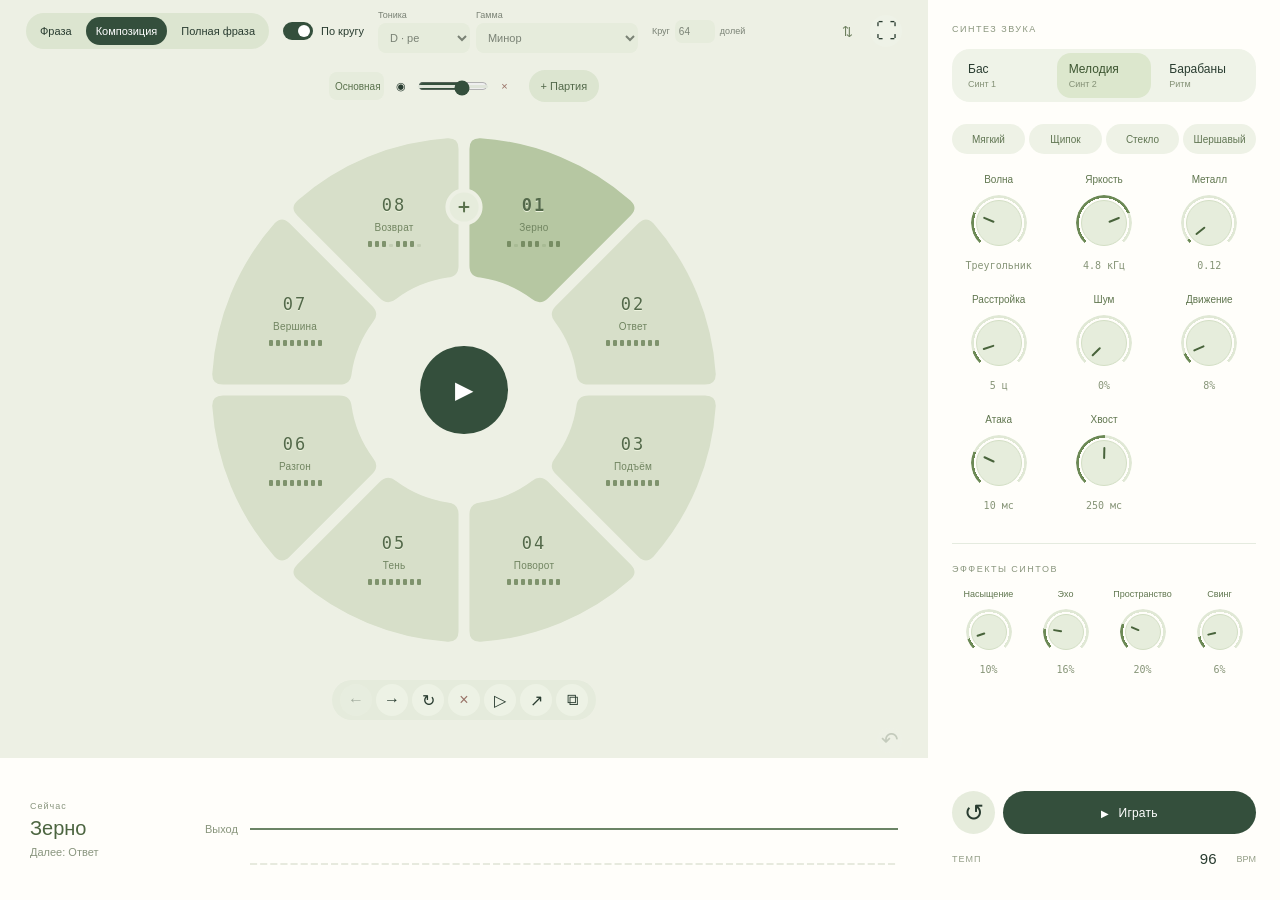
==== commit 08c9e0a2: "Add live phrase presets, drag insertion and drum controls" ====
--- a/sketches/landscape/index.html
+++ b/sketches/landscape/index.html
@@ -4,11 +4,12 @@
 <meta charset="utf-8"><meta name="viewport" content="width=device-width, initial-scale=1, viewport-fit=cover">
 <meta name="theme-color" content="#f4f5ee"><meta name="description" content="Пейзаж — музыкальный инструмент. Собери повторяющуюся фразу из предметов на холсте.">
 <title>Пейзаж — звуковой холст</title>
-<link rel="stylesheet" href="./landscape.css?v=20261013-readable-wave"><script src="./instruments.js?v=20261013-readable-wave" defer></script><script src="./layout-files.js?v=20261013-readable-wave" defer></script><script src="./composition-tools.js?v=20261013-readable-wave" defer></script><script src="./selection-tools.js?v=20261013-readable-wave" defer></script>
-<script src="./performance-score.js?v=20261013-readable-wave" defer></script><script src="./knobs.js?v=20261013-readable-wave" defer></script><script src="./performance-controls.js?v=20261013-readable-wave" defer></script>
-<script src="./output-scope.js?v=20261013-readable-wave" defer></script>
-<script src="./live-phrase-editor.js?v=20261013-readable-wave" defer></script>
-<script src="./landscape.js?v=20261013-readable-wave" defer></script>
+<link rel="stylesheet" href="./landscape.css?v=20261013-live-parts"><script src="./instruments.js?v=20261013-live-parts" defer></script><script src="./layout-files.js?v=20261013-live-parts" defer></script><script src="./composition-tools.js?v=20261013-live-parts" defer></script><script src="./selection-tools.js?v=20261013-live-parts" defer></script>
+<script src="./performance-score.js?v=20261013-live-parts" defer></script><script src="./knobs.js?v=20261013-live-parts" defer></script><script src="./performance-controls.js?v=20261013-live-parts" defer></script>
+<script src="./output-scope.js?v=20261013-live-parts" defer></script>
+<script src="./phrase-presets.js?v=20261013-live-parts" defer></script><script src="./pattern-drag.js?v=20261013-live-parts" defer></script>
+<script src="./live-phrase-editor.js?v=20261013-live-parts" defer></script>
+<script src="./landscape.js?v=20261013-live-parts" defer></script>
 </head>
 <body>
 <main id="landscape-lab-01" class="landscape-lab performance-mode" data-world="autumn">
@@ -61,7 +62,8 @@
   <aside class="ll-editor" aria-label="Синтез звука">
    <div class="performance-panel" data-performance-panel>
     <div class="performance-panel-title">СИНТЕЗ ЗВУКА</div>
-    <div class="performance-voices" role="group" aria-label="Синтезаторный голос"><button type="button" data-performance-voice="0" aria-pressed="false">Синт 1 <span>Бас</span></button><button type="button" data-performance-voice="1" aria-pressed="true">Синт 2 <span>Мелодия</span></button></div>
+    <div class="performance-voices" role="group" aria-label="Партия для настройки"><button type="button" data-performance-voice="0" aria-pressed="false">Бас <span>Синт 1</span></button><button type="button" data-performance-voice="1" aria-pressed="true">Мелодия <span>Синт 2</span></button><button type="button" data-performance-voice="2" aria-pressed="false">Барабаны <span>Ритм</span></button></div>
+    <div class="timbre-presets" data-timbre-presets role="group" aria-label="Быстрые тембры выбранной партии"></div>
     <div class="knob-grid" data-voice-knobs></div>
     <div class="performance-panel-title performance-fx-title">ОБЩЕЕ ЗВУЧАНИЕ</div>
     <div class="knob-grid effect-knobs" data-effect-knobs></div>
@@ -109,6 +111,11 @@
     <div class="performance-playback-caption"><span class="performance-now-label">Сейчас</span><strong data-current-phrase>Зерно</strong><span data-next-phrase>Далее: Ответ</span></div>
     <section class="live-phrase-editor" data-live-editor hidden aria-label="Редактирование фразы во время исполнения">
      <div class="live-editor-header"><div><span class="live-editor-caption">Редактирование фразы</span><strong data-live-title>Зерно</strong><small data-live-context></small></div><button type="button" data-live-cue title="Играть эту фразу следующей">▷ Следующей</button><button type="button" class="live-close" data-live-close aria-label="Закрыть редактор фразы">×</button></div>
+     <div class="live-preset-library" aria-label="Музыкальные заготовки">
+      <div class="preset-library-top"><div class="preset-groups" role="group" aria-label="Партия заготовки"><button type="button" data-preset-group="melody" aria-pressed="true">Мелодия</button><button type="button" data-preset-group="chords" aria-pressed="false">Аккорды</button><button type="button" data-preset-group="bass" aria-pressed="false">Бас</button><button type="button" data-preset-group="drums" aria-pressed="false">Ритм</button></div><span class="preset-drag-hint">Клик — вставить. Перетащи между фразами ↗</span></div>
+      <div class="phrase-preset-list" data-phrase-presets role="group" aria-label="Готовые музыкальные партии"></div>
+      <div class="preset-library-bottom"><div class="preset-modes" role="group" aria-label="Способ вставки нот"><button type="button" data-preset-mode="replace" aria-pressed="true">Заменить</button><button type="button" data-preset-mode="append" aria-pressed="false">Дополнить</button></div><div class="pattern-transforms" role="group" aria-label="Развитие партии"><button type="button" data-pattern-transform="variation" aria-keyshortcuts="V" title="Изменить мотив · V">Вариация <kbd>V</kbd></button><button type="button" data-pattern-transform="shift">Сдвиг</button><button type="button" data-pattern-transform="sparse">Реже</button><button type="button" data-pattern-transform="dense">Плотнее</button></div><button type="button" data-preset-new-phrase title="Вставить выбранную заготовку новой фразой после открытой">+ Фраза</button></div>
+     </div>
      <div class="live-editor-tools"><select data-live-source aria-label="Источник в открытой фразе"></select><select data-live-brush aria-label="Добавляемый источник"><option value="1">Синт 2</option><option value="0">Синт 1</option><option value="held">Фон · Синт 2</option><option value="kick-deep">Бочка</option><option value="snare-dry">Снейр</option><option value="hat-closed">Хэт</option></select><button type="button" data-live-add aria-label="Добавить источник в открытую фразу">+</button><button type="button" data-live-copy aria-label="Копировать выбранный источник">⧉</button><button type="button" data-live-delete aria-label="Удалить выбранный источник">×</button><button type="button" data-live-undo aria-label="Отменить правку фразы">↶</button></div>
      <div class="live-editor-stage"><canvas data-live-canvas tabindex="0" role="img" aria-label="Ноды выбранной фразы: X меняет ноту, Y — громкость. Клик по свободному месту добавляет источник."></canvas><div data-live-sources class="live-editor-sources"></div></div>
      <div class="live-editor-rhythm"><span>Доли</span><div data-live-beats role="group" aria-label="Ритм выбранного источника"></div><span data-live-status role="status"></span></div>
--- a/sketches/landscape/landscape.css
+++ b/sketches/landscape/landscape.css
@@ -471,3 +471,32 @@
 .is-phrase-editor-open .performance-output canvas { height: 46px; }
 @media(max-width:800px) { .is-phrase-editor-open .performance-transport-info { padding: 14px 18px; } .live-editor-header small, .live-editor-caption { display: none; } .live-editor-tools [data-live-brush] { width: 105px; } .live-editor-tools button { width: 38px; } }
 @media(max-width:600px) { .performance-transport-info { grid-template-columns: 100px minmax(0,1fr); gap: 10px; } .performance-output > span { display: none; } .performance-mode.is-phrase-editor-open[data-view=composition] { grid-template-rows: auto auto; } .is-phrase-editor-open .dock-main { display: flex; flex-direction: column; } .is-phrase-editor-open .ll-transport { padding: 10px 18px 18px; flex-direction: row; align-items: center; gap: 18px; } .is-phrase-editor-open .ll-transport .transport-buttons { width: 190px; flex: none; } .is-phrase-editor-open .ll-tempo { width: auto; flex: 1; } .live-editor-tools { flex-wrap: wrap; gap: 6px; } .live-editor-tools [data-live-source] { flex-basis: 100%; } .live-editor-stage { height: 220px; } }
+
+/* Fragments and transformations are large enough to perform by touch. */
+.live-preset-library { margin: 0 0 14px; }
+.preset-library-top, .preset-library-bottom { display: flex; align-items: center; gap: 12px; }
+.preset-library-top { justify-content: space-between; margin-bottom: 8px; }
+.preset-groups, .preset-modes, .pattern-transforms { display: flex; gap: 3px; }
+.preset-groups { padding: 3px; border-radius: 20px; background: #edf2e5; }
+.preset-groups button { min-height: 29px; padding: 5px 12px; font-size: 12px; background: transparent; }
+.preset-groups [aria-pressed=true] { background: #566c48; color: #fffefa; }
+.preset-drag-hint { font-size: 11px; color: #7a8a6b; }
+.phrase-preset-list { display: grid; grid-template-columns: repeat(4,minmax(0,1fr)); gap: 7px; margin-bottom: 8px; }
+.phrase-preset { display: flex; align-items: center; gap: 10px; min-height: 42px; padding: 9px 12px; text-align: left; font-size: 13px; border-radius: 11px; background: #e1e9d5; color: #4f6841; touch-action: none; cursor: grab; }
+.phrase-preset:active { cursor: grabbing; }
+.phrase-preset kbd, .pattern-transforms kbd { font: 10px ui-monospace,SFMono-Regular,Menlo,monospace; color: #829574; background: #f2f5eb; border-radius: 4px; padding: 3px 5px; flex: none; }
+.preset-library-bottom button { min-height: 28px; padding: 5px 9px; font-size: 11px; }
+.preset-modes { padding: 2px; background: #eff2e9; border-radius: 18px; }
+.preset-modes [aria-pressed=true] { background: #d5dfc9; color: #48633a; }
+.pattern-transforms { flex-wrap: wrap; }
+[data-preset-new-phrase] { margin-left: auto; white-space: nowrap; }
+.timbre-presets { display: grid; grid-template-columns: repeat(4,minmax(0,1fr)); gap: 4px; margin: 0 0 20px; }
+.timbre-presets button { min-height: 30px; padding: 5px 2px; font-size: 10px; background: #eef2e6; color: #617653; }
+.pattern-drag-ghost { position: fixed; z-index: 50; pointer-events: none; max-width: 300px; padding: 10px 15px; border-radius: 14px; background: #3f593b; color: #fffefa; font-size: 13px; box-shadow: 0 4px 16px #344f3c20; }
+.pattern-drop-preview { position: absolute; inset: 0; width: 100%; height: 100%; z-index: 4; pointer-events: none; overflow: visible; }
+.pattern-drop-preview path { fill: #8da57155; stroke: #667f4d; stroke-width: 3; stroke-dasharray: 9 7; transform-box: view-box; transform-origin: 500px 500px; }
+.performance-mode.is-phrase-editor-open[data-view=composition] { --phrase-footer: calc(clamp(430px,42vh,550px) + 136px); grid-template-rows: minmax(0,1fr) var(--phrase-footer); }
+@media(min-width:601px) { .performance-mode.is-phrase-editor-open { min-height: 1100px; } .performance-mode.is-phrase-editor-open .ll-editor { height: calc(100% + var(--phrase-footer) - 142px); } }
+@media(max-width:1000px) { .preset-drag-hint { display: none; } .preset-library-bottom { flex-wrap: wrap; gap: 5px; } .preset-groups button { padding-inline: 9px; } .phrase-preset { padding: 8px; gap: 7px; } }
+@media(max-width:600px) { .phrase-preset-list { grid-template-columns: repeat(2,minmax(0,1fr)); } .performance-mode.is-phrase-editor-open[data-view=composition] { grid-template-rows: auto auto; } .preset-library-bottom { gap: 8px; } .preset-groups { width: 100%; } .preset-groups button { flex: 1; } .timbre-presets { margin-bottom: 24px; } }
+@media(pointer:coarse) { .phrase-preset, .preset-groups button, .preset-library-bottom button, .timbre-presets button { min-height: 44px; } .phrase-preset kbd, .pattern-transforms kbd { display: none; } }
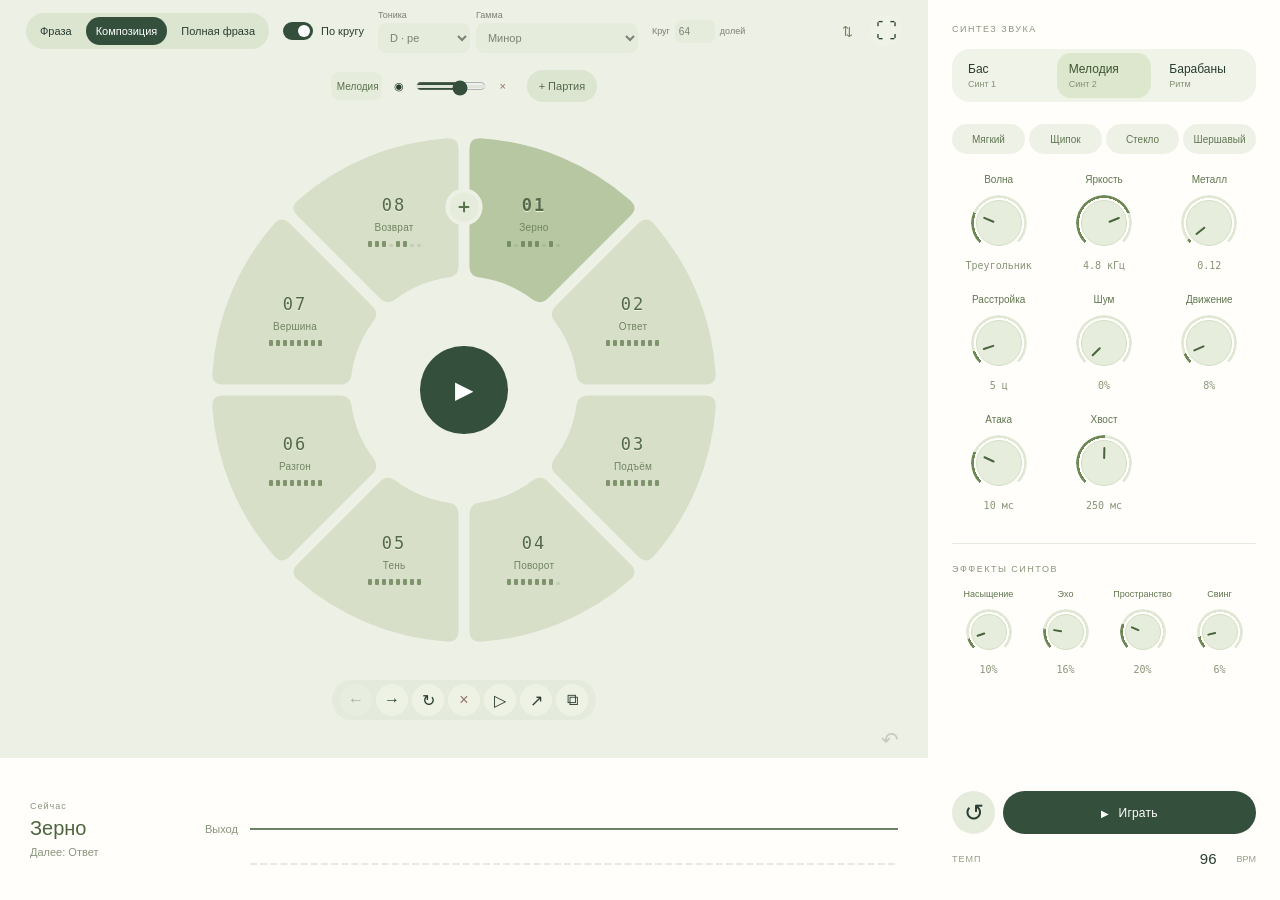
==== commit 84326dd2: "Separate melody, bass and drum parts" ====
--- a/sketches/landscape/index.html
+++ b/sketches/landscape/index.html
@@ -4,12 +4,12 @@
 <meta charset="utf-8"><meta name="viewport" content="width=device-width, initial-scale=1, viewport-fit=cover">
 <meta name="theme-color" content="#f4f5ee"><meta name="description" content="Пейзаж — музыкальный инструмент. Собери повторяющуюся фразу из предметов на холсте.">
 <title>Пейзаж — звуковой холст</title>
-<link rel="stylesheet" href="./landscape.css?v=20261013-live-parts"><script src="./instruments.js?v=20261013-live-parts" defer></script><script src="./layout-files.js?v=20261013-live-parts" defer></script><script src="./composition-tools.js?v=20261013-live-parts" defer></script><script src="./selection-tools.js?v=20261013-live-parts" defer></script>
-<script src="./performance-score.js?v=20261013-live-parts" defer></script><script src="./knobs.js?v=20261013-live-parts" defer></script><script src="./performance-controls.js?v=20261013-live-parts" defer></script>
-<script src="./output-scope.js?v=20261013-live-parts" defer></script>
-<script src="./phrase-presets.js?v=20261013-live-parts" defer></script><script src="./pattern-drag.js?v=20261013-live-parts" defer></script>
-<script src="./live-phrase-editor.js?v=20261013-live-parts" defer></script>
-<script src="./landscape.js?v=20261013-live-parts" defer></script>
+<link rel="stylesheet" href="./landscape.css?v=20261013-clean-parts"><script src="./instruments.js?v=20261013-clean-parts" defer></script><script src="./layout-files.js?v=20261013-clean-parts" defer></script><script src="./composition-tools.js?v=20261013-clean-parts" defer></script><script src="./selection-tools.js?v=20261013-clean-parts" defer></script>
+<script src="./performance-score.js?v=20261013-clean-parts" defer></script><script src="./knobs.js?v=20261013-clean-parts" defer></script><script src="./performance-controls.js?v=20261013-clean-parts" defer></script>
+<script src="./output-scope.js?v=20261013-clean-parts" defer></script>
+<script src="./phrase-presets.js?v=20261013-clean-parts" defer></script><script src="./pattern-drag.js?v=20261013-clean-parts" defer></script>
+<script src="./live-phrase-editor.js?v=20261013-clean-parts" defer></script>
+<script src="./landscape.js?v=20261013-clean-parts" defer></script>
 </head>
 <body>
 <main id="landscape-lab-01" class="landscape-lab performance-mode" data-world="autumn">
@@ -123,7 +123,7 @@
     <div class="performance-output"><span>Выход</span><canvas data-output-scope role="img" aria-label="Спектр и звуковая волна общего выхода после эффектов"></canvas></div>
    </div>
    <div class="palette-area"><div class="palette-toolbar"><div class="instrument-categories" role="group" aria-label="Источники звука"><button type="button" data-instrument-category="waves" aria-pressed="true">Волны</button><button type="button" data-instrument-category="drums" aria-pressed="false">Барабаны</button></div><button type="button" class="tool-audition" data-action="audition-tool" aria-label="Прослушать выбранный тембр" title="Прослушать выбранный тембр">▷</button></div><div class="ll-palette" role="group" aria-label="Предмет для размещения" data-palette></div></div>
-   <div class="ll-transport"><div class="transport-buttons"><button data-action="restart" class="restart-button" aria-label="Сначала" title="Сначала">↺</button><button data-action="play" class="ll-play" aria-pressed="false">Играть</button></div><label class="ll-tempo">ТЕМП <span><input data-control="tempo" type="number" min="45" max="160" value="80" aria-label="Темп в ударах в минуту"> <small>BPM</small></span></label></div>
+   <div class="ll-transport"><div class="transport-buttons"><button data-action="restart" class="restart-button" aria-label="Сначала" title="Сначала · вернуть исходную композицию и звучание">↺</button><button data-action="play" class="ll-play" aria-pressed="false">Играть</button></div><label class="ll-tempo">ТЕМП <span><input data-control="tempo" type="number" min="45" max="160" value="80" aria-label="Темп в ударах в минуту"> <small>BPM</small></span></label></div>
   </div>
  </footer>
 </main>
